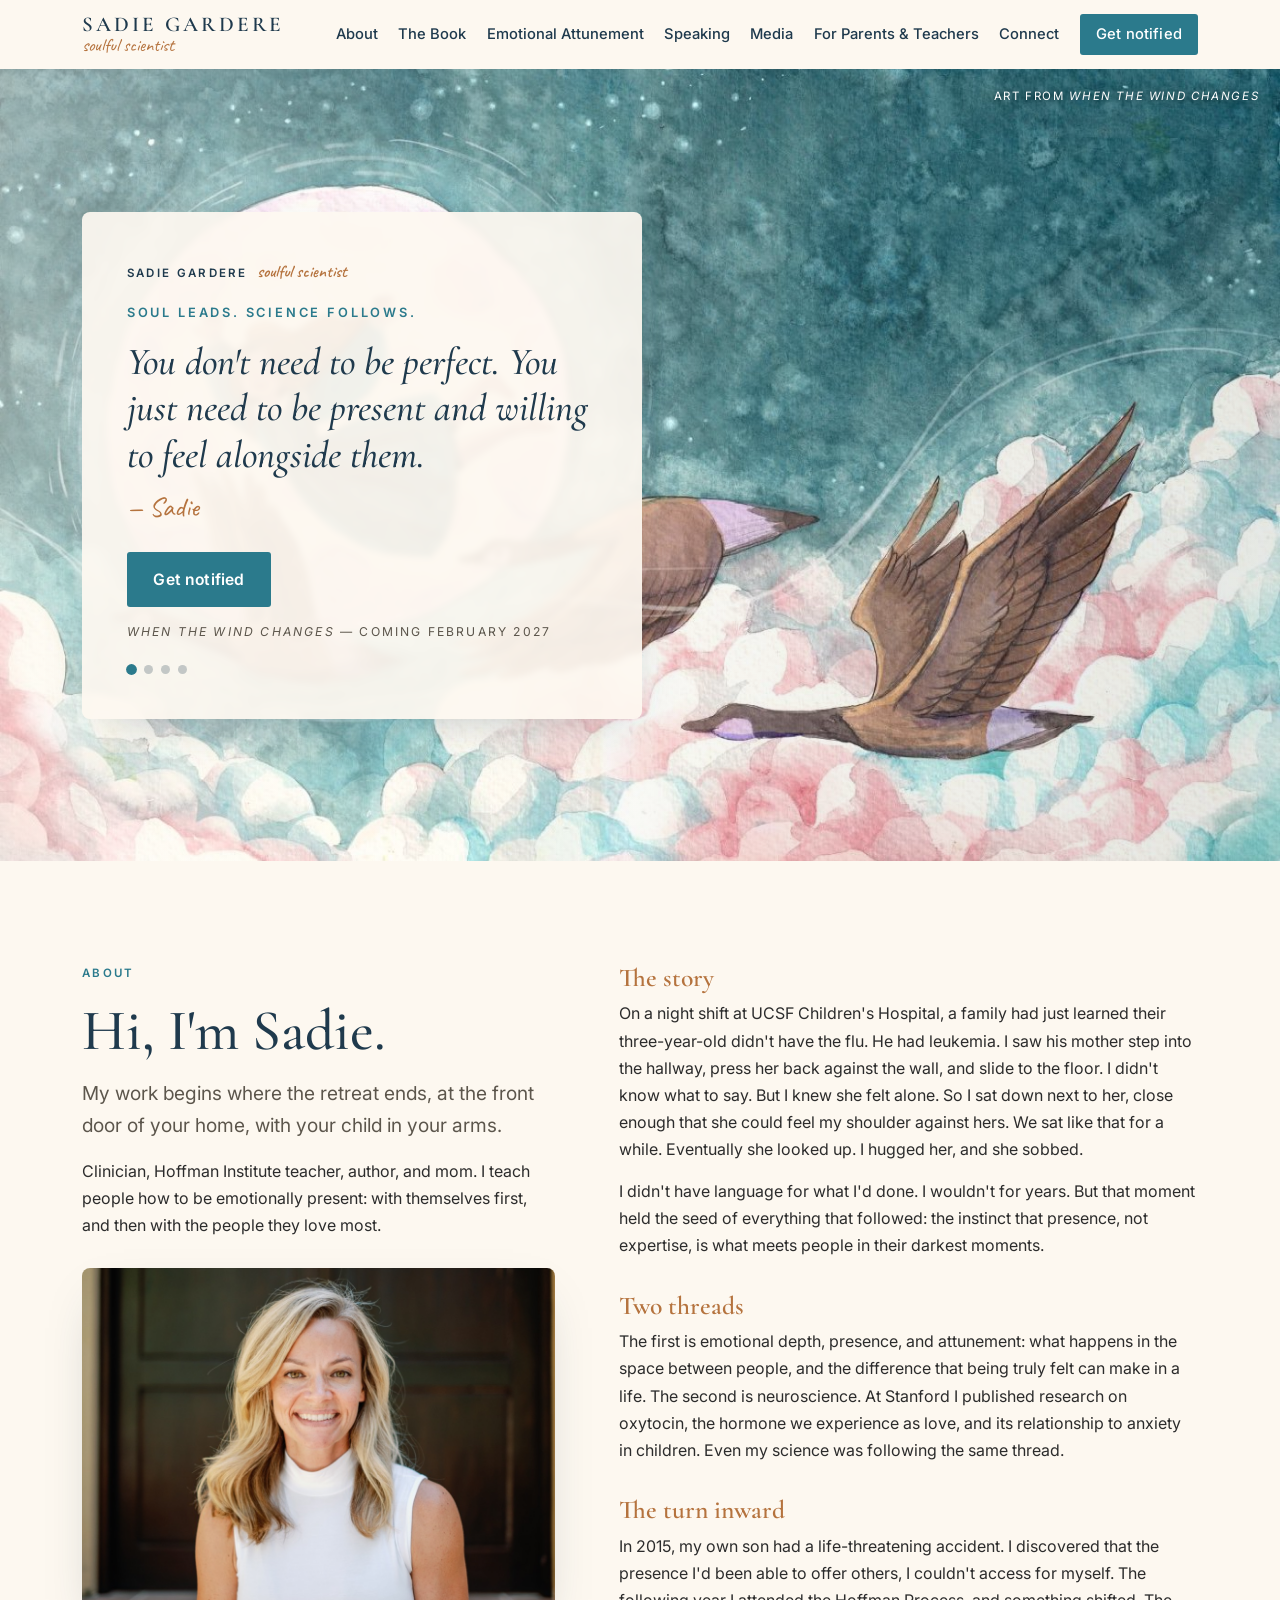
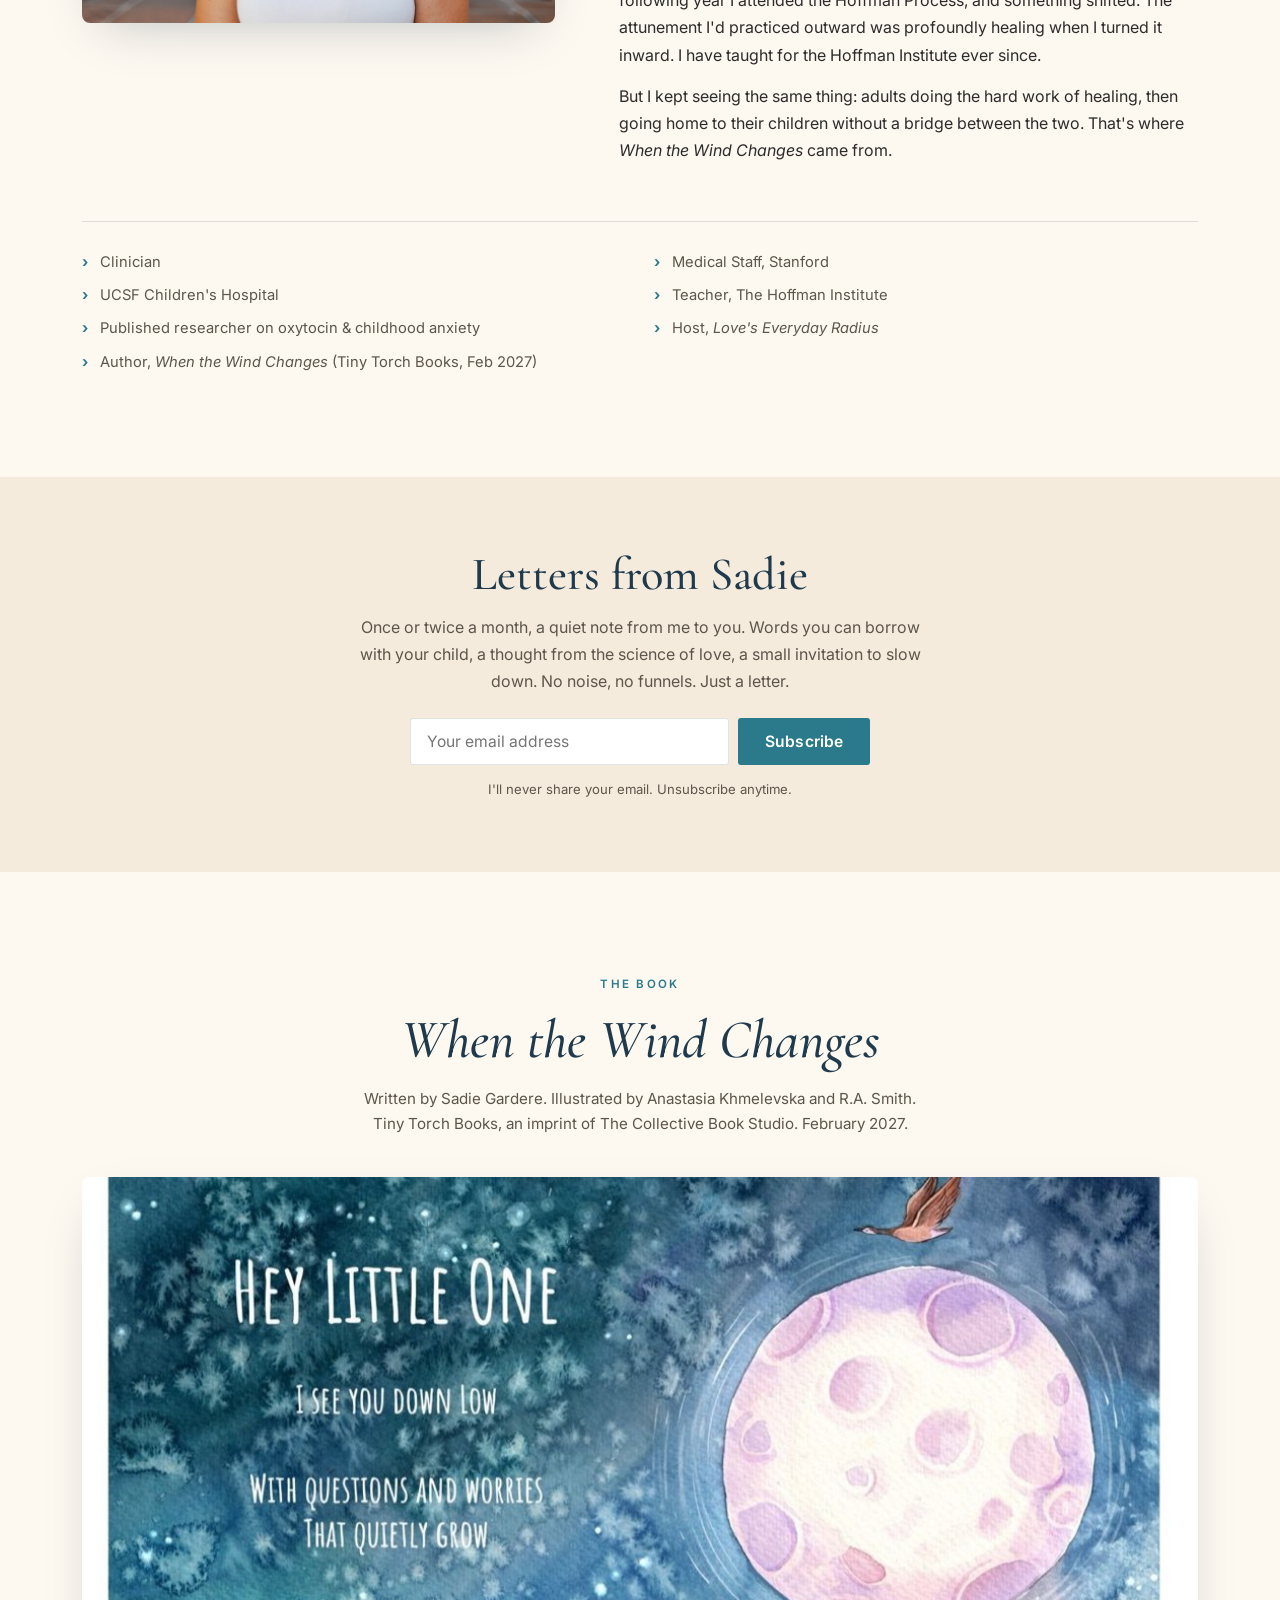
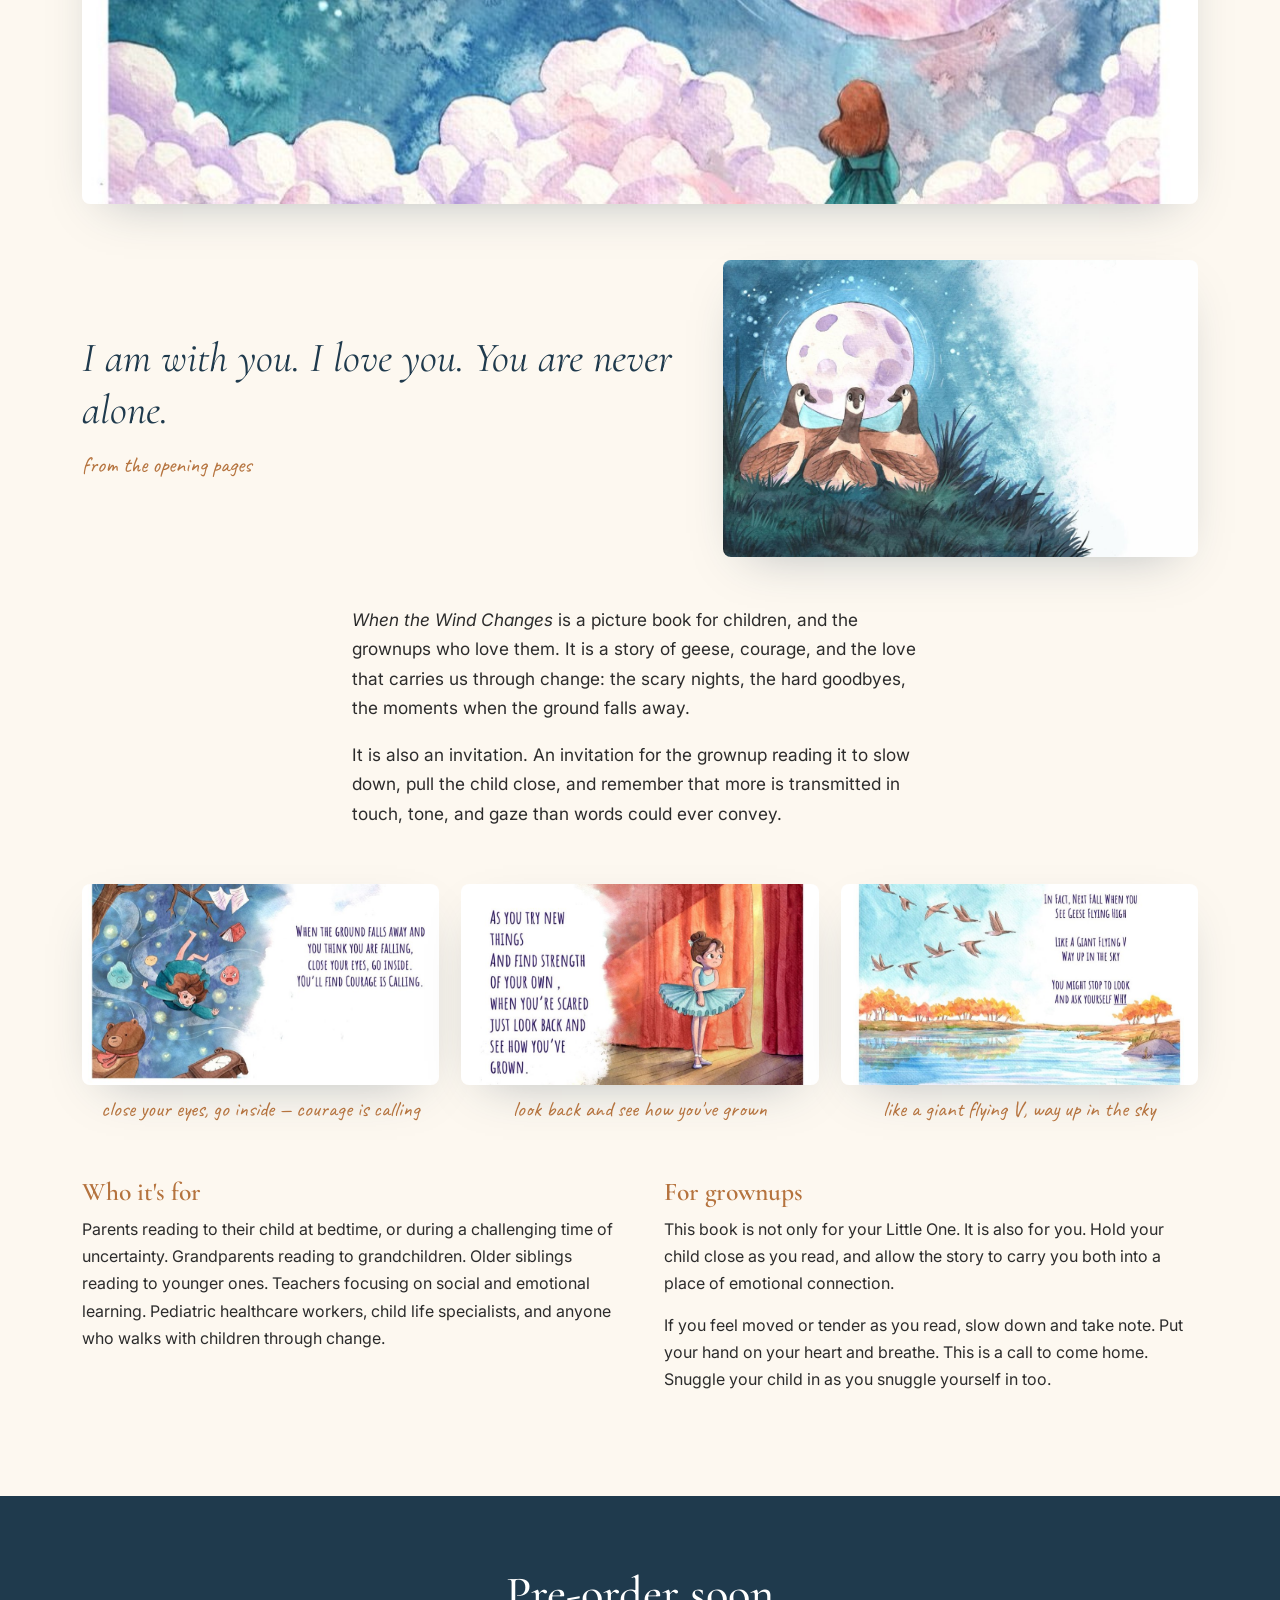
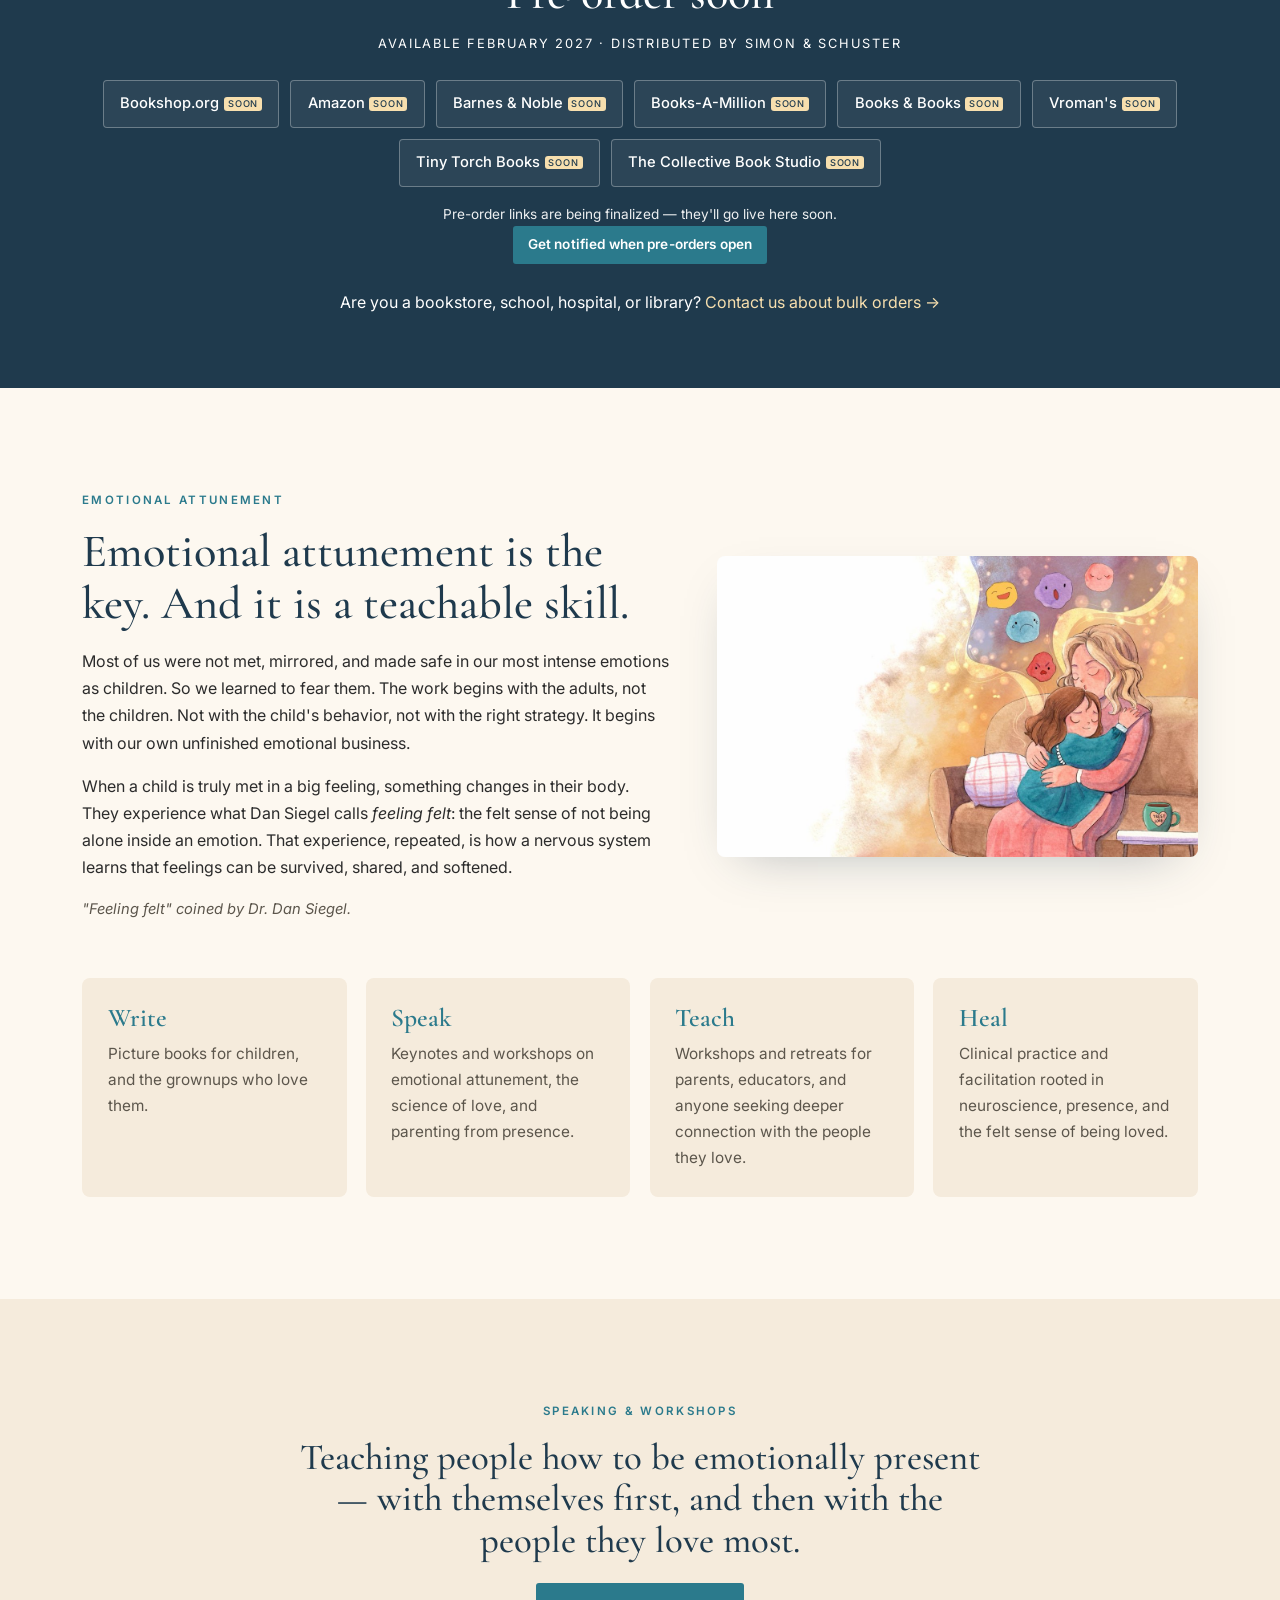
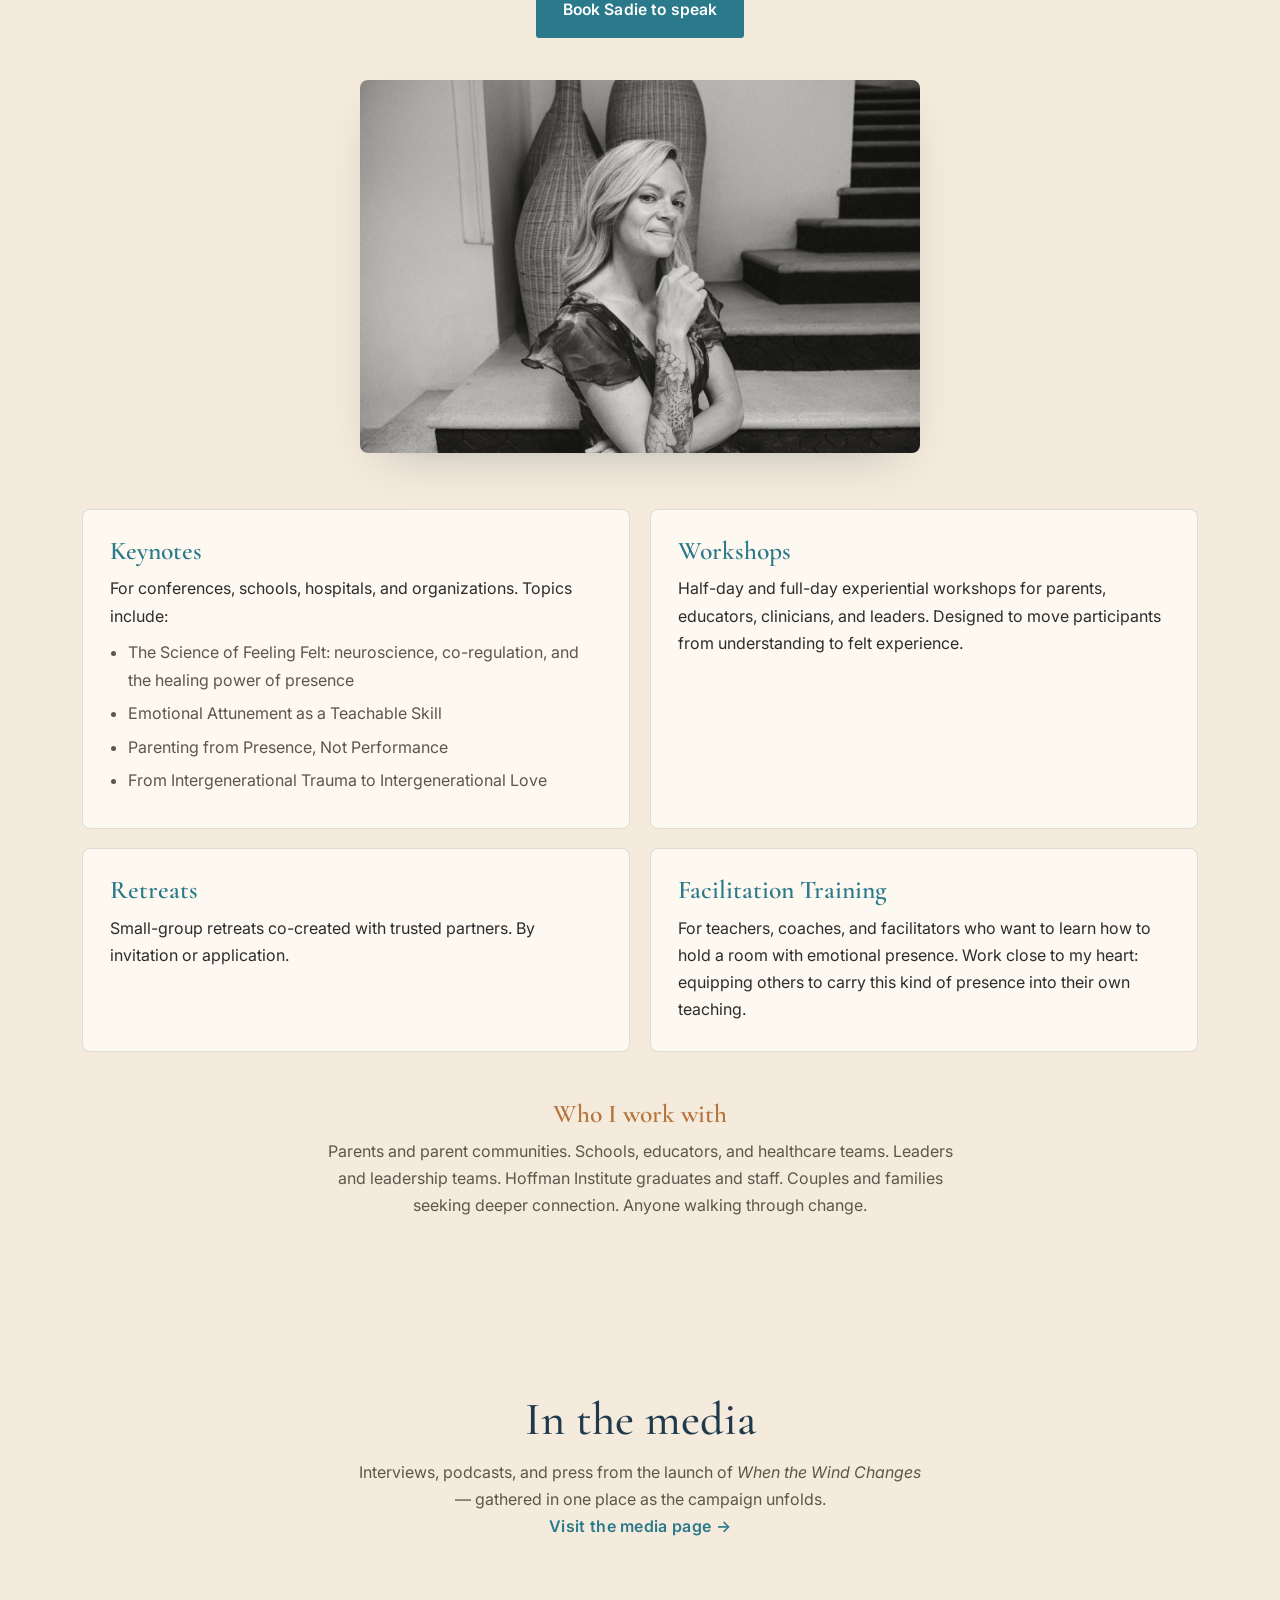
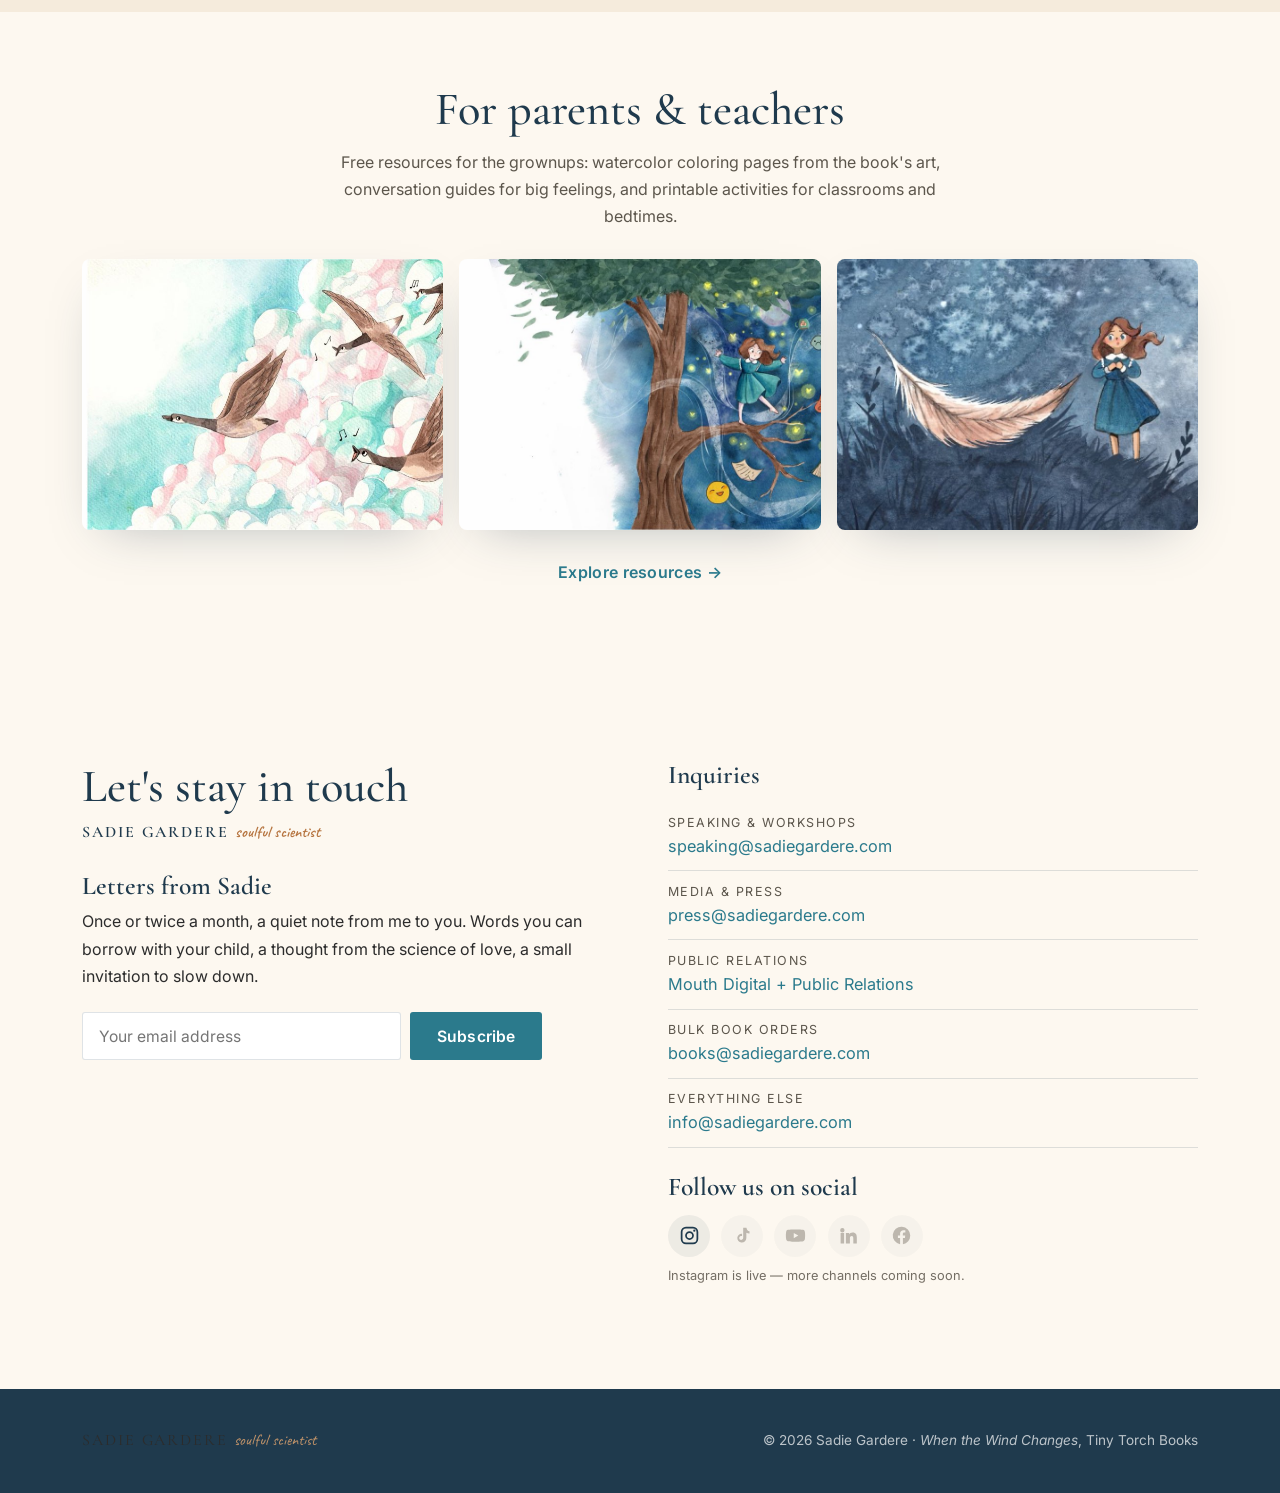
==== index.html @ 69ca8184 "Rebuild site: clean home page (v1) + Sadie photos, replacing the design-handoff" ====
<!DOCTYPE html>
<html lang="en">
<head>
  <meta charset="utf-8">
  <meta name="viewport" content="width=device-width, initial-scale=1">
  <title>Sadie Gardere — soulful scientist</title>
  <meta name="description" content="Sadie Gardere — clinician, Hoffman Institute teacher, and author of the picture book When the Wind Changes (February 2027). Teaching emotional attunement: how to be truly present with the people we love.">

  <!-- Social sharing -->
  <meta property="og:type" content="website">
  <meta property="og:url" content="https://sadiegardere.com/">
  <meta property="og:title" content="Sadie Gardere — soulful scientist">
  <meta property="og:description" content="Author of When the Wind Changes. Teaching emotional attunement — the science of being truly present with the people we love.">
  <meta property="og:image" content="https://sadiegardere.com/assets/img/heart-geese.jpg">
  <meta property="og:image:alt" content="Two geese forming a heart beneath the moon, from When the Wind Changes">
  <meta name="twitter:card" content="summary_large_image">
  <meta name="twitter:image" content="https://sadiegardere.com/assets/img/heart-geese.jpg">

  <!-- Fonts -->
  <link rel="preconnect" href="https://fonts.googleapis.com">
  <link rel="preconnect" href="https://fonts.gstatic.com" crossorigin>
  <link href="https://fonts.googleapis.com/css2?family=Caveat:wght@400;600;700&family=Cormorant+Garamond:ital,wght@0,400;0,500;0,600;1,400;1,500&family=Inter:wght@400;500;600;700&display=swap" rel="stylesheet">

  <link rel="stylesheet" href="styles.css">
  <link rel="icon" href="favicon.svg" type="image/svg+xml">

  <script type="application/ld+json">
  {
    "@context": "https://schema.org",
    "@graph": [
      {
        "@type": "Person",
        "name": "Sadie Gardere",
        "jobTitle": "Clinician, author, and Hoffman Institute teacher",
        "url": "https://sadiegardere.com",
        "sameAs": ["https://instagram.com/soulfulscientist"],
        "worksFor": { "@type": "Organization", "name": "The Hoffman Institute" },
        "knowsAbout": ["Emotional attunement", "Co-regulation", "Oxytocin and childhood anxiety", "Parenting from presence"]
      },
      {
        "@type": "Book",
        "name": "When the Wind Changes",
        "author": { "@type": "Person", "name": "Sadie Gardere" },
        "illustrator": ["Anastasia Khmelevska", "R.A. Smith"],
        "publisher": "Tiny Torch Books, an imprint of The Collective Book Studio",
        "datePublished": "2027-02",
        "inLanguage": "en",
        "url": "https://sadiegardere.com/#book"
      }
    ]
  }
  </script>
</head>
<body>

<!-- ============================== HEADER ============================== -->
<header class="site-header" id="top">
  <div class="container header-inner">
    <a class="brand" href="#top" aria-label="Sadie Gardere — home">
      <span class="brand-name">Sadie Gardere</span>
      <span class="brand-tag">soulful scientist</span>
    </a>

    <button class="nav-toggle" aria-label="Open menu" aria-expanded="false" aria-controls="primary-nav">
      <span></span><span></span><span></span>
    </button>

    <nav class="primary-nav" id="primary-nav" aria-label="Primary">
      <a href="#about">About</a>
      <a href="#book">The Book</a>
      <a href="#attunement">Emotional Attunement</a>
      <a href="#speaking">Speaking</a>
      <a href="#media">Media</a>
      <a href="#parents">For Parents &amp; Teachers</a>
      <a href="#connect">Connect</a>
      <a href="#letters" class="btn btn-small nav-cta" data-focus-email>Get notified</a>
    </nav>
  </div>
</header>

<main>

  <!-- ============================== HERO ============================== -->
  <section class="hero" id="home" aria-label="Introduction">
    <h1 class="sr-only">Sadie Gardere — soulful scientist, author of the picture book When the Wind Changes</h1>
    <div class="hero-slides" aria-hidden="true">
      <div class="hero-slide is-active" style="background-image:url('assets/img/moon-flight.jpg')"></div>
      <div class="hero-slide" style="background-image:url('assets/img/mother-child.jpg')"></div>
      <div class="hero-slide" style="background-image:url('assets/img/hilltop-sunrise.jpg')"></div>
      <div class="hero-slide" style="background-image:url('assets/img/geese-water.jpg')"></div>
    </div>
    <span class="hero-artnote">Art from <em>When the Wind Changes</em></span>

    <div class="container hero-inner">
      <div class="hero-card">
        <p class="eyebrow">Sadie Gardere <span class="script">soulful scientist</span></p>
        <p class="hero-motto">Soul leads. Science follows.</p>

        <div class="hero-quotes">
          <blockquote class="hero-quote is-active">You don't need to be perfect. You just need to be present and willing to feel alongside them.</blockquote>
          <blockquote class="hero-quote">Presence is not a gift. It is a teachable skill.</blockquote>
          <blockquote class="hero-quote">I teach people how to be emotionally present, with themselves first, and then with the people they love most.</blockquote>
          <blockquote class="hero-quote">Love, when truly felt, has the power to heal. Not just you, but generations before and after you.</blockquote>
        </div>
        <p class="hero-sign script">— Sadie</p>

        <a href="#letters" class="btn" data-focus-email>Get notified</a>
        <p class="hero-meta"><em>When the Wind Changes</em> — coming February 2027</p>

        <div class="hero-dots" role="tablist" aria-label="Choose a quote">
          <button class="dot is-active" aria-label="Quote 1"></button>
          <button class="dot" aria-label="Quote 2"></button>
          <button class="dot" aria-label="Quote 3"></button>
          <button class="dot" aria-label="Quote 4"></button>
        </div>
      </div>
    </div>
  </section>

  <!-- ============================== ABOUT ============================== -->
  <section class="section about" id="about">
    <div class="container about-grid">
      <div class="about-intro">
        <p class="eyebrow">About</p>
        <h2>Hi, I'm Sadie.</h2>
        <p class="lead">My work begins where the retreat ends, at the front door of your home, with your child in your arms.</p>
        <p>Clinician, Hoffman Institute teacher, author, and mom. I teach people how to be emotionally present: with themselves first, and then with the people they love most.</p>

        <img class="portrait" src="assets/img/sadie-portrait.jpg" alt="Sadie Gardere, smiling" loading="lazy">
      </div>

      <div class="about-story">
        <div class="story-block">
          <h3>The story</h3>
          <p>On a night shift at UCSF Children's Hospital, a family had just learned their three-year-old didn't have the flu. He had leukemia. I saw his mother step into the hallway, press her back against the wall, and slide to the floor. I didn't know what to say. But I knew she felt alone. So I sat down next to her, close enough that she could feel my shoulder against hers. We sat like that for a while. Eventually she looked up. I hugged her, and she sobbed.</p>
          <p>I didn't have language for what I'd done. I wouldn't for years. But that moment held the seed of everything that followed: the instinct that presence, not expertise, is what meets people in their darkest moments.</p>
        </div>
        <div class="story-block">
          <h3>Two threads</h3>
          <p>The first is emotional depth, presence, and attunement: what happens in the space between people, and the difference that being truly felt can make in a life. The second is neuroscience. At Stanford I published research on oxytocin, the hormone we experience as love, and its relationship to anxiety in children. Even my science was following the same thread.</p>
        </div>
        <div class="story-block">
          <h3>The turn inward</h3>
          <p>In 2015, my own son had a life-threatening accident. I discovered that the presence I'd been able to offer others, I couldn't access for myself. The following year I attended the Hoffman Process, and something shifted. The attunement I'd practiced outward was profoundly healing when I turned it inward. I have taught for the Hoffman Institute ever since.</p>
          <p>But I kept seeing the same thing: adults doing the hard work of healing, then going home to their children without a bridge between the two. That's where <em>When the Wind Changes</em> came from.</p>
        </div>
      </div>
    </div>
    <div class="container">
      <ul class="credentials">
        <li>Clinician</li>
        <li>Medical Staff, Stanford</li>
        <li>UCSF Children's Hospital</li>
        <li>Teacher, The Hoffman Institute</li>
        <li>Published researcher on oxytocin &amp; childhood anxiety</li>
        <li>Host, <em>Love's Everyday Radius</em></li>
        <li>Author, <em>When the Wind Changes</em> (Tiny Torch Books, Feb 2027)</li>
      </ul>
    </div>
  </section>

  <!-- ===================== NEWSLETTER BAND ===================== -->
  <section class="band band-cream" id="letters">
    <div class="container band-narrow center">
      <h2>Letters from Sadie</h2>
      <p>Once or twice a month, a quiet note from me to you. Words you can borrow with your child, a thought from the science of love, a small invitation to slow down. No noise, no funnels. Just a letter.</p>
      <form class="subscribe" data-subscribe>
        <label class="sr-only" for="email-1">Email address</label>
        <input id="email-1" type="email" name="email" placeholder="Your email address" required>
        <button class="btn" type="submit">Subscribe</button>
      </form>
      <p class="fineprint">I'll never share your email. Unsubscribe anytime.</p>
    </div>
  </section>

  <!-- ============================== THE BOOK ============================== -->
  <section class="section book" id="book">
    <div class="container center book-head">
      <p class="eyebrow">The Book</p>
      <h2 class="book-title">When the Wind Changes</h2>
      <p class="credits">Written by Sadie Gardere. Illustrated by Anastasia Khmelevska and R.A. Smith.<br>Tiny Torch Books, an imprint of The Collective Book Studio. February 2027.</p>
    </div>

    <div class="container">
      <img class="book-hero-art" src="assets/img/hey-little-one.jpg" alt="Watercolor of a child looking up at the moon over soft clouds, from When the Wind Changes" loading="lazy">
    </div>

    <div class="container book-quote-row">
      <figure class="book-quote">
        <blockquote>I am with you. I love you. You are never alone.</blockquote>
        <figcaption>from the opening pages</figcaption>
      </figure>
      <img class="book-quote-art" src="assets/img/heart-geese.jpg" alt="Two geese forming a heart beneath the moon" loading="lazy">
    </div>

    <div class="container book-synopsis prose">
      <p><em>When the Wind Changes</em> is a picture book for children, and the grownups who love them. It is a story of geese, courage, and the love that carries us through change: the scary nights, the hard goodbyes, the moments when the ground falls away.</p>
      <p>It is also an invitation. An invitation for the grownup reading it to slow down, pull the child close, and remember that more is transmitted in touch, tone, and gaze than words could ever convey.</p>
    </div>

    <div class="container verse-strip">
      <figure class="verse">
        <img src="assets/img/courage-calling.jpg" alt="Child floating among fireflies and a gentle bear" loading="lazy">
        <figcaption>close your eyes, go inside — courage is calling</figcaption>
      </figure>
      <figure class="verse">
        <img src="assets/img/look-back-grown.jpg" alt="Young dancer on a stage" loading="lazy">
        <figcaption>look back and see how you've grown</figcaption>
      </figure>
      <figure class="verse">
        <img src="assets/img/flying-v.jpg" alt="Geese flying in a V over an autumn river" loading="lazy">
        <figcaption>like a giant flying V, way up in the sky</figcaption>
      </figure>
    </div>

    <div class="container book-cols">
      <div class="book-col">
        <h3>Who it's for</h3>
        <p>Parents reading to their child at bedtime, or during a challenging time of uncertainty. Grandparents reading to grandchildren. Older siblings reading to younger ones. Teachers focusing on social and emotional learning. Pediatric healthcare workers, child life specialists, and anyone who walks with children through change.</p>
      </div>
      <div class="book-col">
        <h3>For grownups</h3>
        <p>This book is not only for your Little One. It is also for you. Hold your child close as you read, and allow the story to carry you both into a place of emotional connection.</p>
        <p>If you feel moved or tender as you read, slow down and take note. Put your hand on your heart and breathe. This is a call to come home. Snuggle your child in as you snuggle yourself in too.</p>
      </div>
    </div>
  </section>

  <!-- ===================== PRE-ORDER BAND ===================== -->
  <section class="band band-teal" id="preorder">
    <div class="container center">
      <h2>Pre-order soon</h2>
      <p class="band-meta">Available February 2027 · Distributed by Simon &amp; Schuster</p>
      <ul class="retailers" aria-label="Retailers">
        <li><span class="retailer" data-soon>Bookshop.org</span></li>
        <li><span class="retailer" data-soon>Amazon</span></li>
        <li><span class="retailer" data-soon>Barnes &amp; Noble</span></li>
        <li><span class="retailer" data-soon>Books-A-Million</span></li>
        <li><span class="retailer" data-soon>Books &amp; Books</span></li>
        <li><span class="retailer" data-soon>Vroman's</span></li>
        <li><span class="retailer" data-soon>Tiny Torch Books</span></li>
        <li><span class="retailer" data-soon>The Collective Book Studio</span></li>
      </ul>
      <p class="band-note">Pre-order links are being finalized — they'll go live here soon.</p>
      <p><a href="#letters" class="btn btn-small" data-focus-email>Get notified when pre-orders open</a></p>
      <p class="bulk">Are you a bookstore, school, hospital, or library? <a href="mailto:books@sadiegardere.com?subject=Bulk%20order%20enquiry%20—%20When%20the%20Wind%20Changes">Contact us about bulk orders →</a></p>
    </div>
  </section>

  <!-- ===================== EMOTIONAL ATTUNEMENT ===================== -->
  <section class="section attunement" id="attunement">
    <div class="container attune-grid">
      <div class="attune-text">
        <p class="eyebrow">Emotional Attunement</p>
        <h2>Emotional attunement is the key. And it is a teachable skill.</h2>
        <p>Most of us were not met, mirrored, and made safe in our most intense emotions as children. So we learned to fear them. The work begins with the adults, not the children. Not with the child's behavior, not with the right strategy. It begins with our own unfinished emotional business.</p>
        <p>When a child is truly met in a big feeling, something changes in their body. They experience what Dan Siegel calls <em>feeling felt</em>: the felt sense of not being alone inside an emotion. That experience, repeated, is how a nervous system learns that feelings can be survived, shared, and softened.</p>
        <p class="attribution">"Feeling felt" coined by Dr. Dan Siegel.</p>
      </div>
      <img class="attune-art" src="assets/img/mother-child.jpg" alt="A parent and child holding each other close, emotions drifting up like soft clouds" loading="lazy">
    </div>

    <div class="container pillars">
      <div class="pillar">
        <h3>Write</h3>
        <p>Picture books for children, and the grownups who love them.</p>
      </div>
      <div class="pillar">
        <h3>Speak</h3>
        <p>Keynotes and workshops on emotional attunement, the science of love, and parenting from presence.</p>
      </div>
      <div class="pillar">
        <h3>Teach</h3>
        <p>Workshops and retreats for parents, educators, and anyone seeking deeper connection with the people they love.</p>
      </div>
      <div class="pillar">
        <h3>Heal</h3>
        <p>Clinical practice and facilitation rooted in neuroscience, presence, and the felt sense of being loved.</p>
      </div>
    </div>
  </section>

  <!-- ===================== SPEAKING ===================== -->
  <section class="section speaking" id="speaking">
    <div class="container center speaking-head">
      <p class="eyebrow">Speaking &amp; Workshops</p>
      <h2>Teaching people how to be emotionally present — with themselves first, and then with the people they love most.</h2>
      <a href="mailto:speaking@sadiegardere.com?subject=Speaking%20enquiry%20for%20Sadie%20Gardere" class="btn">Book Sadie to speak</a>
    </div>

    <div class="container">
      <img class="speaking-photo" src="assets/img/sadie-speaking.jpg" alt="Portrait of Sadie Gardere" loading="lazy">
    </div>

    <div class="container offerings">
      <div class="offering">
        <h3>Keynotes</h3>
        <p>For conferences, schools, hospitals, and organizations. Topics include:</p>
        <ul>
          <li>The Science of Feeling Felt: neuroscience, co-regulation, and the healing power of presence</li>
          <li>Emotional Attunement as a Teachable Skill</li>
          <li>Parenting from Presence, Not Performance</li>
          <li>From Intergenerational Trauma to Intergenerational Love</li>
        </ul>
      </div>
      <div class="offering">
        <h3>Workshops</h3>
        <p>Half-day and full-day experiential workshops for parents, educators, clinicians, and leaders. Designed to move participants from understanding to felt experience.</p>
      </div>
      <div class="offering">
        <h3>Retreats</h3>
        <p>Small-group retreats co-created with trusted partners. By invitation or application.</p>
      </div>
      <div class="offering">
        <h3>Facilitation Training</h3>
        <p>For teachers, coaches, and facilitators who want to learn how to hold a room with emotional presence. Work close to my heart: equipping others to carry this kind of presence into their own teaching.</p>
      </div>
    </div>

    <div class="container who">
      <h3>Who I work with</h3>
      <p>Parents and parent communities. Schools, educators, and healthcare teams. Leaders and leadership teams. Hoffman Institute graduates and staff. Couples and families seeking deeper connection. Anyone walking through change.</p>
    </div>
  </section>

  <!-- ===================== MEDIA BAND ===================== -->
  <section class="band band-cream" id="media">
    <div class="container band-narrow center">
      <h2>In the media</h2>
      <p>Interviews, podcasts, and press from the launch of <em>When the Wind Changes</em> — gathered in one place as the campaign unfolds.</p>
      <p><button type="button" class="textlink soon-link" data-soon-link>Visit the media page →</button></p>
    </div>
  </section>

  <!-- ===================== PARENTS & TEACHERS BAND ===================== -->
  <section class="band" id="parents">
    <div class="container center">
      <h2>For parents &amp; teachers</h2>
      <p class="band-narrow-text">Free resources for the grownups: watercolor coloring pages from the book's art, conversation guides for big feelings, and printable activities for classrooms and bedtimes.</p>
      <div class="resource-thumbs">
        <img src="assets/img/geese-clouds.jpg" alt="Geese drifting through soft clouds" loading="lazy">
        <img src="assets/img/tree-swing.jpg" alt="A child on a swing beneath a great tree" loading="lazy">
        <img src="assets/img/feather-night.jpg" alt="A child and a floating feather in a moonlit meadow" loading="lazy">
      </div>
      <p><button type="button" class="textlink soon-link" data-soon-link>Explore resources →</button></p>
    </div>
  </section>

  <!-- ===================== CONNECT ===================== -->
  <section class="section connect" id="connect">
    <div class="container connect-grid">
      <div class="connect-letters">
        <h2>Let's stay in touch</h2>
        <p class="connect-brand">Sadie Gardere <span class="script">soulful scientist</span></p>
        <h3>Letters from Sadie</h3>
        <p>Once or twice a month, a quiet note from me to you. Words you can borrow with your child, a thought from the science of love, a small invitation to slow down.</p>
        <form class="subscribe" data-subscribe>
          <label class="sr-only" for="email-2">Email address</label>
          <input id="email-2" type="email" name="email" placeholder="Your email address" required>
          <button class="btn" type="submit">Subscribe</button>
        </form>
      </div>

      <div class="connect-inquiries">
        <h3>Inquiries</h3>
        <ul class="inquiry-list">
          <li><span class="inq-label">Speaking &amp; workshops</span><a href="mailto:speaking@sadiegardere.com">speaking@sadiegardere.com</a></li>
          <li><span class="inq-label">Media &amp; press</span><a href="mailto:press@sadiegardere.com">press@sadiegardere.com</a></li>
          <li><span class="inq-label">Public relations</span><a href="mailto:media@mouthdigitalpr.com">Mouth Digital + Public Relations</a></li>
          <li><span class="inq-label">Bulk book orders</span><a href="mailto:books@sadiegardere.com">books@sadiegardere.com</a></li>
          <li><span class="inq-label">Everything else</span><a href="mailto:info@sadiegardere.com">info@sadiegardere.com</a></li>
        </ul>

        <h3>Follow us on social</h3>
        <ul class="social">
          <li><a class="social-icon" href="https://instagram.com/soulfulscientist" target="_blank" rel="noopener" aria-label="Instagram — @soulfulscientist"><svg viewBox="0 0 24 24" fill="none" stroke="currentColor" stroke-width="2" aria-hidden="true"><rect x="3" y="3" width="18" height="18" rx="5"/><circle cx="12" cy="12" r="4"/><circle cx="17.5" cy="6.5" r="1.3" fill="currentColor" stroke="none"/></svg></a></li>
          <li><span class="social-icon is-soon" role="img" aria-label="TikTok (coming soon)" title="Coming soon"><svg viewBox="0 0 24 24" fill="currentColor" aria-hidden="true"><path d="M16.5 3c.3 2.1 1.6 3.8 3.5 4.2v2.5c-1.3.1-2.5-.3-3.6-.9v6c0 3.2-2.6 5.5-5.7 5.2-2.7-.3-4.8-2.7-4.6-5.4.2-2.7 2.7-4.8 5.4-4.5v2.6c-.4-.2-.9-.2-1.3-.1-1.1.2-2 1.2-1.9 2.4.1 1.2 1.1 2.1 2.3 2 1.2 0 2.2-1 2.2-2.3V3h3.2Z"/></svg></span></li>
          <li><span class="social-icon is-soon" role="img" aria-label="YouTube (coming soon)" title="Coming soon"><svg viewBox="0 0 24 24" fill="currentColor" aria-hidden="true"><path d="M23 12s0-3.2-.4-4.7a2.5 2.5 0 0 0-1.8-1.8C19.3 5 12 5 12 5s-7.3 0-8.8.5A2.5 2.5 0 0 0 1.4 7.3 26 26 0 0 0 1 12c0 1.6.1 3.2.4 4.7a2.5 2.5 0 0 0 1.8 1.8c1.5.5 8.8.5 8.8.5s7.3 0 8.8-.5a2.5 2.5 0 0 0 1.8-1.8c.4-1.5.4-4.7.4-4.7Zm-13 3V9l5.2 3-5.2 3Z"/></svg></span></li>
          <li><span class="social-icon is-soon" role="img" aria-label="LinkedIn (coming soon)" title="Coming soon"><svg viewBox="0 0 24 24" fill="currentColor" aria-hidden="true"><path d="M4.98 3.5a2.5 2.5 0 1 0 0 5 2.5 2.5 0 0 0 0-5ZM3 9h4v12H3V9Zm6 0h3.8v1.7h.1c.5-1 1.8-2.1 3.8-2.1 4 0 4.8 2.7 4.8 6.1V21h-4v-5.4c0-1.3 0-3-1.8-3s-2.1 1.4-2.1 2.9V21H9V9Z"/></svg></span></li>
          <li><span class="social-icon is-soon" role="img" aria-label="Facebook (coming soon)" title="Coming soon"><svg viewBox="0 0 24 24" fill="currentColor" aria-hidden="true"><path d="M22 12a10 10 0 1 0-11.6 9.9v-7H7.9V12h2.5V9.8c0-2.5 1.5-3.9 3.8-3.9 1.1 0 2.2.2 2.2.2v2.5h-1.3c-1.2 0-1.6.8-1.6 1.6V12h2.8l-.4 2.9h-2.3v7A10 10 0 0 0 22 12Z"/></svg></span></li>
        </ul>
        <p class="social-note">Instagram is live — more channels coming soon.</p>
      </div>
    </div>
  </section>

</main>

<footer class="site-footer">
  <div class="container footer-inner">
    <p class="footer-brand">Sadie Gardere <span class="script">soulful scientist</span></p>
    <p class="footer-copy">© <span data-year>2027</span> Sadie Gardere · <em>When the Wind Changes</em>, Tiny Torch Books</p>
  </div>
</footer>

<!-- subscribe confirmation toast -->
<div class="toast" data-toast hidden></div>

<script src="main.js"></script>
</body>
</html>
---- styles.css ----
/* ============================================================
   Sadie Gardere — soulful scientist
   Design system + styles  ·  built from the v5 design
   ============================================================ */

:root {
  /* Palette */
  --cream:        #FDF8F0;
  --cream-deep:   #F5EBDC;
  --navy:         #1F3A4D;   /* headings */
  --teal:         #2B7A8C;   /* buttons / accents */
  --teal-dark:    #236170;
  --ink:          #2C2C2C;   /* body text */
  --taupe:        #5C564C;   /* secondary text */
  --terracotta:   #B5733E;   /* script accents */
  --terracotta-2: #C4956A;
  --gold:         #F7DFAE;
  --line:         rgba(31,58,77,.14);

  /* Type */
  --serif:  "Cormorant Garamond", Georgia, "Times New Roman", serif;
  --sans:   "Inter", -apple-system, BlinkMacSystemFont, system-ui, sans-serif;
  --script: "Caveat", "Brush Script MT", cursive;

  /* Layout */
  --maxw: 1180px;
  --pad: clamp(1.1rem, 4vw, 2rem);
  --section-y: clamp(3.5rem, 8vw, 7rem);
  --radius: 8px;
  --shadow: 0 18px 50px -24px rgba(31,58,77,.35);
}

* { margin: 0; padding: 0; box-sizing: border-box; }

html { scroll-behavior: smooth; }

body {
  font-family: var(--sans);
  color: var(--ink);
  background: var(--cream);
  line-height: 1.7;
  -webkit-font-smoothing: antialiased;
  text-rendering: optimizeLegibility;
}

img { max-width: 100%; display: block; }

h1, h2, h3 { font-family: var(--serif); color: var(--navy); font-weight: 500; line-height: 1.12; }
h1 { font-size: clamp(2.4rem, 6vw, 3.6rem); }
h2 { font-size: clamp(1.9rem, 4.4vw, 2.9rem); }
h3 { font-size: clamp(1.3rem, 2.4vw, 1.6rem); font-weight: 600; }

p { color: var(--ink); }
a { color: var(--teal); text-decoration: none; }
a:hover { color: var(--teal-dark); }
em { font-style: italic; }

.container { width: 100%; max-width: var(--maxw); margin-inline: auto; padding-inline: var(--pad); }
.center { text-align: center; }
.section { padding-block: var(--section-y); }
section[id] { scroll-margin-top: 90px; }

.eyebrow {
  font-family: var(--sans);
  text-transform: uppercase;
  letter-spacing: .2em;
  font-size: .72rem;
  font-weight: 600;
  color: var(--teal);
  margin-bottom: 1rem;
}
.script { font-family: var(--script); color: var(--terracotta); text-transform: none; letter-spacing: 0; }
.eyebrow .script { font-size: 1.5em; margin-left: .25em; }

.lead { font-size: 1.2rem; color: var(--taupe); }
.prose p + p { margin-top: 1.1rem; }

.sr-only { position:absolute; width:1px; height:1px; overflow:hidden; clip:rect(0 0 0 0); white-space:nowrap; }

/* ---------- Buttons ---------- */
.btn {
  display: inline-block;
  background: var(--teal);
  color: #fff;
  font-family: var(--sans);
  font-weight: 600;
  font-size: .98rem;
  letter-spacing: .01em;
  padding: .9em 1.7em;
  border: 0;
  border-radius: 3px;
  cursor: pointer;
  transition: background .18s ease, transform .18s ease;
}
.btn:hover { background: var(--teal-dark); color:#fff; transform: translateY(-1px); }
.btn em { font-style: italic; }
.btn-small { padding: .55em 1.1em; font-size: .85rem; }

/* ---------- Keyboard focus (accessibility) ---------- */
a:focus-visible, button:focus-visible, input:focus-visible, .dot:focus-visible, .retailer:focus-visible {
  outline: 3px solid var(--teal);
  outline-offset: 2px;
  border-radius: 3px;
}
.band-teal a:focus-visible, .hero-card a:focus-visible { outline-color: var(--gold); }

/* ============================== HEADER ============================== */
.site-header {
  position: sticky; top: 0; z-index: 50;
  background: rgba(253,248,240,.92);
  backdrop-filter: blur(8px);
  border-bottom: 1px solid transparent;
  transition: box-shadow .2s ease, border-color .2s ease;
}
.site-header.scrolled { box-shadow: 0 6px 24px -18px rgba(31,58,77,.5); border-color: var(--line); }
.header-inner { display: flex; align-items: center; justify-content: space-between; gap: 1rem; padding-block: .85rem; }
.brand { display: flex; flex-direction: column; line-height: 1; }
.brand-name { font-family: var(--serif); font-weight: 600; font-size: 1.32rem; letter-spacing: .14em; text-transform: uppercase; color: var(--navy); }
.brand-tag { font-family: var(--script); font-size: 1.15rem; color: var(--terracotta); margin-top: .1rem; }

.primary-nav { display: flex; align-items: center; gap: clamp(.8rem, 1.6vw, 1.5rem); }
.primary-nav a { font-size: .92rem; font-weight: 500; color: var(--navy); }
.primary-nav a:hover { color: var(--teal); }
.nav-cta { color: #fff !important; }

.nav-toggle { display: none; flex-direction: column; gap: 5px; background: none; border: 0; cursor: pointer; padding: 6px; }
.nav-toggle span { width: 26px; height: 2px; background: var(--navy); transition: .25s; }

/* ============================== HERO ============================== */
.hero { position: relative; min-height: clamp(560px, 88vh, 820px); display: flex; align-items: center; overflow: hidden; }
.hero-slides { position: absolute; inset: 0; }
.hero-slide {
  position: absolute; inset: 0;
  background-size: cover; background-position: center;
  opacity: 0; transition: opacity 1.4s ease;
}
.hero-slide.is-active { opacity: 1; }
.hero::after { /* gentle wash so the card reads on any slide */
  content: ""; position: absolute; inset: 0;
  background: linear-gradient(100deg, rgba(253,248,240,.55) 0%, rgba(253,248,240,.15) 42%, rgba(31,58,77,.12) 100%);
  pointer-events: none;
}
.hero-artnote {
  position: absolute; top: 1.1rem; right: 1.3rem; z-index: 3;
  font-size: .72rem; letter-spacing: .14em; text-transform: uppercase;
  color: #fff; text-shadow: 0 1px 6px rgba(0,0,0,.4);
}
.hero-artnote em { font-style: italic; }
.hero-inner { position: relative; z-index: 3; }
.hero-card {
  background: rgba(253,248,240,.93);
  backdrop-filter: blur(3px);
  border-radius: var(--radius);
  box-shadow: var(--shadow);
  padding: clamp(1.6rem, 3.5vw, 3rem);
  max-width: 560px;
}
.hero-card .eyebrow { color: var(--navy); }
.hero-quotes { position: relative; margin: .4rem 0 .2rem; }
.hero-quote {
  font-family: var(--serif); font-style: italic; font-weight: 500;
  font-size: clamp(1.6rem, 3.2vw, 2.4rem); line-height: 1.22; color: var(--navy);
  position: absolute; inset: 0; opacity: 0; transition: opacity .8s ease; pointer-events: none;
}
.hero-quote.is-active { position: relative; opacity: 1; pointer-events: auto; }
.hero-sign { font-size: 1.7rem; margin: .3rem 0 1.4rem; }
.hero-meta { text-transform: uppercase; letter-spacing: .18em; font-size: .76rem; color: var(--taupe); margin-top: .9rem; }
.hero-dots { display: flex; gap: .5rem; margin-top: 1.4rem; }
.dot { width: 9px; height: 9px; border-radius: 50%; border: 0; background: rgba(31,58,77,.25); cursor: pointer; padding: 0; transition: .2s; }
.dot.is-active { background: var(--teal); transform: scale(1.2); }

/* ============================== ABOUT ============================== */
.about-grid { display: grid; grid-template-columns: 1fr; gap: clamp(2rem, 5vw, 4rem); }
.about-intro h2 { font-size: clamp(2.4rem, 6vw, 3.6rem); margin: .2rem 0 .8rem; }
.about-intro p + p { margin-top: 1rem; }
.portrait {
  margin-top: 1.8rem; width: 100%; aspect-ratio: 4 / 3; object-fit: cover; object-position: center;
  border-radius: var(--radius); box-shadow: var(--shadow); display: block;
}
.portrait .play {
  width: 64px; height: 64px; border-radius: 50%; border: 2px solid rgba(255,255,255,.85);
  background: rgba(255,255,255,.18); color: #fff; font-size: 1.3rem; cursor: pointer;
  display: grid; place-items: center; padding-left: 4px;
}
.portrait .play:hover { background: rgba(255,255,255,.32); }
.portrait-cap { position: absolute; bottom: .9rem; right: 1.1rem; color: #fff; font-size: 1.35rem; }
.about-story .story-block + .story-block { margin-top: 2rem; }
.story-block h3 { color: var(--terracotta); margin-bottom: .5rem; }
.story-block p + p { margin-top: .9rem; }
.credentials { list-style: none; margin-top: clamp(2rem,5vw,3.5rem); padding-top: 1.8rem; border-top: 1px solid var(--line); display: grid; grid-template-columns: 1fr; gap: .5rem 1.8rem; }
.credentials li { position: relative; padding-left: 1.1rem; color: var(--taupe); font-size: .92rem; }
.credentials li::before { content: "\203A"; position: absolute; left: 0; color: var(--teal); font-weight: 700; }
@media (min-width: 640px) { .credentials { grid-template-columns: 1fr 1fr; } }

/* ============================== BANDS ============================== */
.band { padding-block: clamp(2.8rem, 6vw, 4.5rem); background: var(--cream); }
.band h2 { margin-bottom: .8rem; }
.band p { color: var(--taupe); }
.band-narrow, .band-narrow-text { max-width: 640px; margin-inline: auto; }
.band-cream { background: var(--cream-deep); }
.band-teal { background: var(--navy); }
.band-teal, .band-teal h2, .band-teal p, .band-teal .band-meta, .band-teal .band-note, .band-teal .bulk { color: #fff; }
.band-meta { text-transform: uppercase; letter-spacing: .14em; font-size: .8rem; }
.band-note { font-size: .85rem; opacity: .92; margin-top: 1rem; }
.fineprint { font-size: .82rem; color: var(--taupe); margin-top: .8rem; }
.textlink { font-weight: 600; letter-spacing: .02em; }
.soon-link { background: none; border: 0; padding: 0; font: inherit; color: var(--teal); font-weight: 600; letter-spacing: .02em; cursor: pointer; }
.soon-link:hover { color: var(--teal-dark); text-decoration: underline; }
.soon-social { color: var(--taupe); opacity: .55; }
.social-note { font-size: .8rem; color: var(--taupe); opacity: .85; margin-top: .5rem; }
.hero-motto { font-family: var(--sans); text-transform: uppercase; letter-spacing: .22em; font-size: .8rem; font-weight: 600; color: var(--teal); margin: .4rem 0 .9rem; }

/* subscribe form */
.subscribe { display: flex; gap: .6rem; max-width: 460px; margin: 1.4rem auto 0; flex-wrap: wrap; }
.subscribe input {
  flex: 1 1 220px; min-width: 0; padding: .85em 1em; font-family: var(--sans); font-size: .98rem;
  border: 1px solid var(--line); border-radius: 3px; background: #fff; color: var(--ink);
}
.subscribe input:focus { outline: 2px solid var(--teal); outline-offset: 1px; }
.connect-letters .subscribe { margin-inline: 0; }

/* retailers */
.retailers { list-style: none; display: flex; flex-wrap: wrap; justify-content: center; gap: .7rem; margin: 1.6rem 0 0; }
.retailer {
  display: inline-block; padding: .7em 1.1em; border: 1px solid rgba(255,255,255,.3); border-radius: 4px;
  background: rgba(255,255,255,.06); color: #fff; font-weight: 500; font-size: .92rem; position: relative;
}
.retailer[data-soon]::after {
  content: "soon"; font-size: .58rem; text-transform: uppercase; letter-spacing: .1em;
  background: var(--gold); color: var(--navy); padding: .12em .4em; border-radius: 3px; margin-left: .5em; vertical-align: middle;
}
.bulk { margin-top: 1.6rem; }
.band-teal .bulk a { color: var(--gold); }

/* ============================== THE BOOK ============================== */
.book-head { max-width: 720px; margin-inline: auto; }
.book-title { font-style: italic; font-size: clamp(2.2rem,5vw,3.4rem); margin:.3rem 0 .9rem; }
.credits { color: var(--taupe); font-size: .95rem; }
.book-hero-art { width: 100%; border-radius: var(--radius); box-shadow: var(--shadow); margin-top: clamp(1.5rem,4vw,2.5rem); }

.book-quote-row { display: grid; grid-template-columns: 1fr; gap: 1.5rem; align-items: center; margin-top: clamp(2rem,5vw,3.5rem); }
.book-quote blockquote { font-family: var(--serif); font-style: italic; font-size: clamp(1.7rem,3.6vw,2.6rem); color: var(--navy); line-height: 1.25; }
.book-quote figcaption { font-family: var(--script); color: var(--terracotta); font-size: 1.4rem; margin-top: .6rem; }
.book-quote-art { border-radius: var(--radius); box-shadow: var(--shadow); }

.book-synopsis { max-width: 640px; margin: clamp(2rem,5vw,3rem) auto 0; }
.book-synopsis p { font-size: 1.08rem; }

.verse-strip { display: grid; grid-template-columns: 1fr; gap: 1.4rem; margin-top: clamp(2rem,5vw,3.5rem); }
.verse img { border-radius: var(--radius); box-shadow: var(--shadow); width: 100%; }
.verse figcaption { font-family: var(--script); color: var(--terracotta); font-size: 1.35rem; text-align: center; margin-top: .7rem; line-height: 1.2; }

.book-cols { display: grid; grid-template-columns: 1fr; gap: 2rem; margin-top: clamp(2.4rem,5vw,3.5rem); }
.book-col h3 { color: var(--terracotta); margin-bottom: .6rem; }
.book-col p + p { margin-top: .9rem; }

/* ============================== ATTUNEMENT ============================== */
.attune-grid { display: grid; grid-template-columns: 1fr; gap: clamp(1.8rem,4vw,3rem); align-items: center; }
.attune-text h2 { margin: .3rem 0 1.1rem; }
.attune-text p + p { margin-top: 1rem; }
.attribution { font-style: italic; color: var(--taupe); font-size: .92rem; }
.attune-art { border-radius: var(--radius); box-shadow: var(--shadow); width: 100%; }

.pillars { display: grid; grid-template-columns: 1fr 1fr; gap: 1.2rem; margin-top: clamp(2.4rem,5vw,3.5rem); }
.pillar { background: var(--cream-deep); border-radius: var(--radius); padding: 1.6rem; }
.pillar h3 { color: var(--teal); margin-bottom: .5rem; }
.pillar p { color: var(--taupe); font-size: .96rem; }

/* ============================== SPEAKING ============================== */
.speaking { background: var(--cream-deep); }
.speaking-head { max-width: 760px; margin-inline: auto; }
.speaking-head h2 { margin-bottom: 1.4rem; font-size: clamp(1.6rem,3.4vw,2.3rem); }
.offerings { display: grid; grid-template-columns: 1fr; gap: 1.2rem; margin-top: clamp(2.4rem,5vw,3.5rem); }
.offering { background: var(--cream); border: 1px solid var(--line); border-radius: var(--radius); padding: 1.7rem; }
.offering h3 { color: var(--teal); margin-bottom: .6rem; }
.offering ul { margin: .6rem 0 0 1.1rem; }
.offering li { margin-bottom: .4rem; color: var(--taupe); }
.who { text-align: center; max-width: 720px; margin: clamp(2.2rem,5vw,3rem) auto 0; }
.who h3 { color: var(--terracotta); margin-bottom: .6rem; }
.who p { color: var(--taupe); }
.speaking-photo { display: block; width: 100%; max-width: 560px; margin: clamp(1.6rem,4vw,2.6rem) auto 0; border-radius: var(--radius); box-shadow: var(--shadow); }

/* ============================== PARENTS BAND ============================== */
.resource-thumbs { display: grid; grid-template-columns: repeat(3, 1fr); gap: 1rem; margin: 1.8rem 0; }
.resource-thumbs img { border-radius: var(--radius); box-shadow: var(--shadow); aspect-ratio: 4/3; object-fit: cover; width: 100%; }

/* ============================== CONNECT ============================== */
.connect-grid { display: grid; grid-template-columns: 1fr; gap: clamp(2rem,5vw,3.5rem); }
.connect-brand { font-family: var(--serif); font-weight: 600; letter-spacing: .12em; text-transform: uppercase; color: var(--navy); margin: .4rem 0 1.6rem; }
.connect-letters h3 { margin-bottom: .5rem; }
.connect-inquiries h3 { margin: 1.6rem 0 .8rem; }
.connect-inquiries h3:first-child { margin-top: 0; }
.inquiry-list, .social { list-style: none; }
.inquiry-list li { display: flex; flex-direction: column; padding: .6rem 0; border-bottom: 1px solid var(--line); }
.inq-label { font-size: .78rem; text-transform: uppercase; letter-spacing: .12em; color: var(--taupe); }
.inquiry-list a { font-size: 1.02rem; }
.social { display: flex; flex-wrap: wrap; gap: .7rem; align-items: center; padding: 0; }
.social-icon { display: inline-flex; align-items: center; justify-content: center; width: 42px; height: 42px; border-radius: 50%; background: rgba(31,58,77,.07); color: var(--navy); transition: background .18s ease, color .18s ease, transform .18s ease; }
.social-icon svg { width: 21px; height: 21px; }
.social-icon:hover { background: var(--teal); color: #fff; transform: translateY(-2px); }
.social-icon.is-soon { color: var(--taupe); opacity: .4; cursor: default; }
.social-icon.is-soon:hover { background: rgba(31,58,77,.07); color: var(--taupe); transform: none; }

/* ============================== FOOTER ============================== */
.site-footer { background: var(--navy); color: #fff; padding-block: 2.4rem; }
.footer-inner { display: flex; flex-wrap: wrap; justify-content: space-between; align-items: center; gap: 1rem; }
.footer-brand { font-family: var(--serif); letter-spacing: .12em; text-transform: uppercase; }
.footer-brand .script { color: var(--terracotta-2); }
.footer-copy { color: rgba(255,255,255,.7); font-size: .85rem; }

/* ============================== TOAST ============================== */
.toast {
  position: fixed; left: 50%; bottom: 1.5rem; transform: translateX(-50%) translateY(20px);
  background: var(--navy); color: #fff; padding: .9em 1.4em; border-radius: 6px; box-shadow: var(--shadow);
  opacity: 0; transition: .3s ease; z-index: 100; font-size: .95rem;
}
.toast.show { opacity: 1; transform: translateX(-50%) translateY(0); }

/* ============================== RESPONSIVE ============================== */
@media (min-width: 760px) {
  .book-quote-row { grid-template-columns: 1.3fr 1fr; }
  .verse-strip { grid-template-columns: repeat(3, 1fr); }
  .book-cols { grid-template-columns: 1fr 1fr; gap: 3rem; }
  .offerings { grid-template-columns: 1fr 1fr; }
  .pillars { grid-template-columns: repeat(4, 1fr); }
}

@media (min-width: 980px) {
  .about-grid { grid-template-columns: 0.9fr 1.1fr; align-items: start; }
  .about-intro { position: sticky; top: 100px; }
  .attune-grid { grid-template-columns: 1.1fr .9fr; }
  .connect-grid { grid-template-columns: 1fr 1fr; }
}

/* Mobile nav */
@media (max-width: 920px) {
  .nav-toggle { display: flex; }
  .primary-nav {
    position: fixed; top: 0; right: 0; height: 100vh; height: 100dvh;
    width: min(320px, 84vw);
    background: var(--cream); flex-direction: column; align-items: flex-start;
    gap: 1.3rem; padding: 5rem 2rem 2rem; box-shadow: var(--shadow);
    overflow-y: auto;
    transform: translateX(100%); transition: transform .28s ease;
  }
  .primary-nav.open { transform: translateX(0); }
  .primary-nav a { font-size: 1.05rem; }
  .nav-cta { margin-top: .5rem; }
  body.nav-open { overflow: hidden; }
}

@media (prefers-reduced-motion: reduce) {
  html { scroll-behavior: auto; }
  .hero-slide, .hero-quote { transition: none; }
}
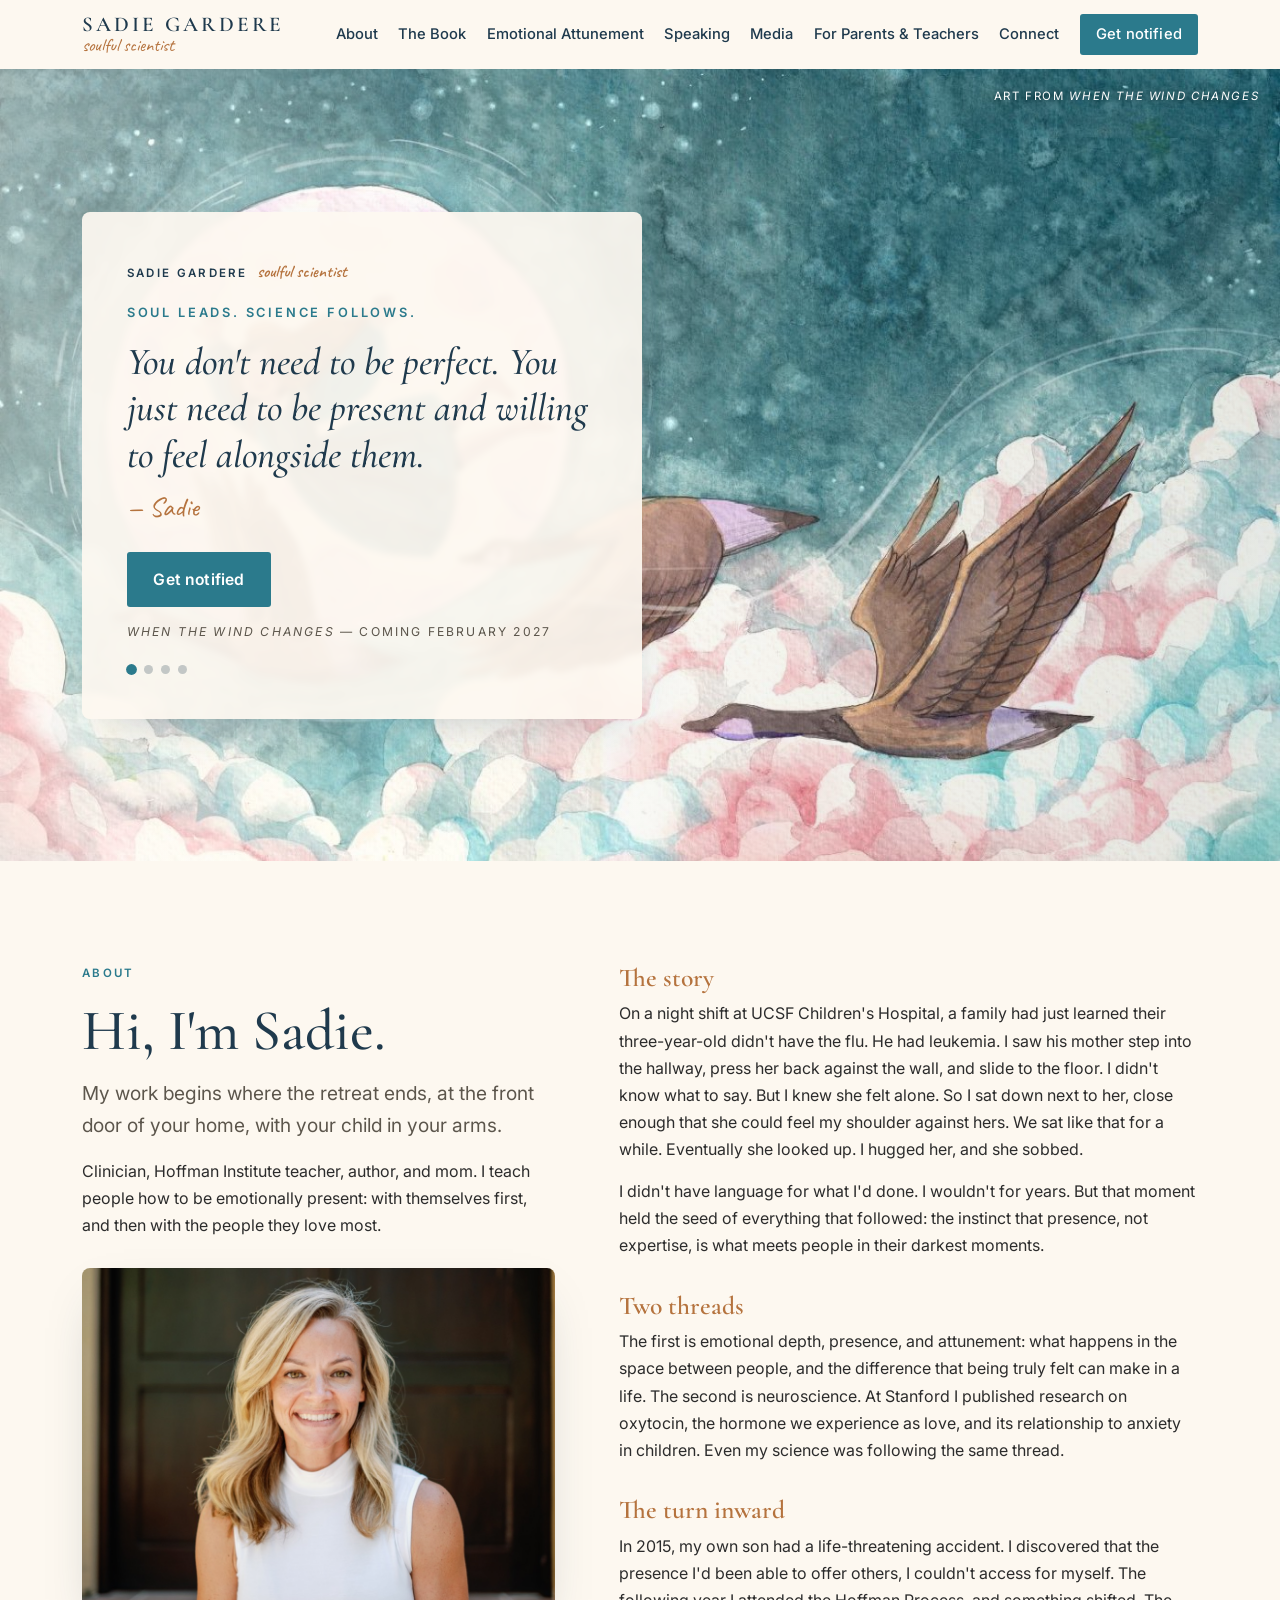
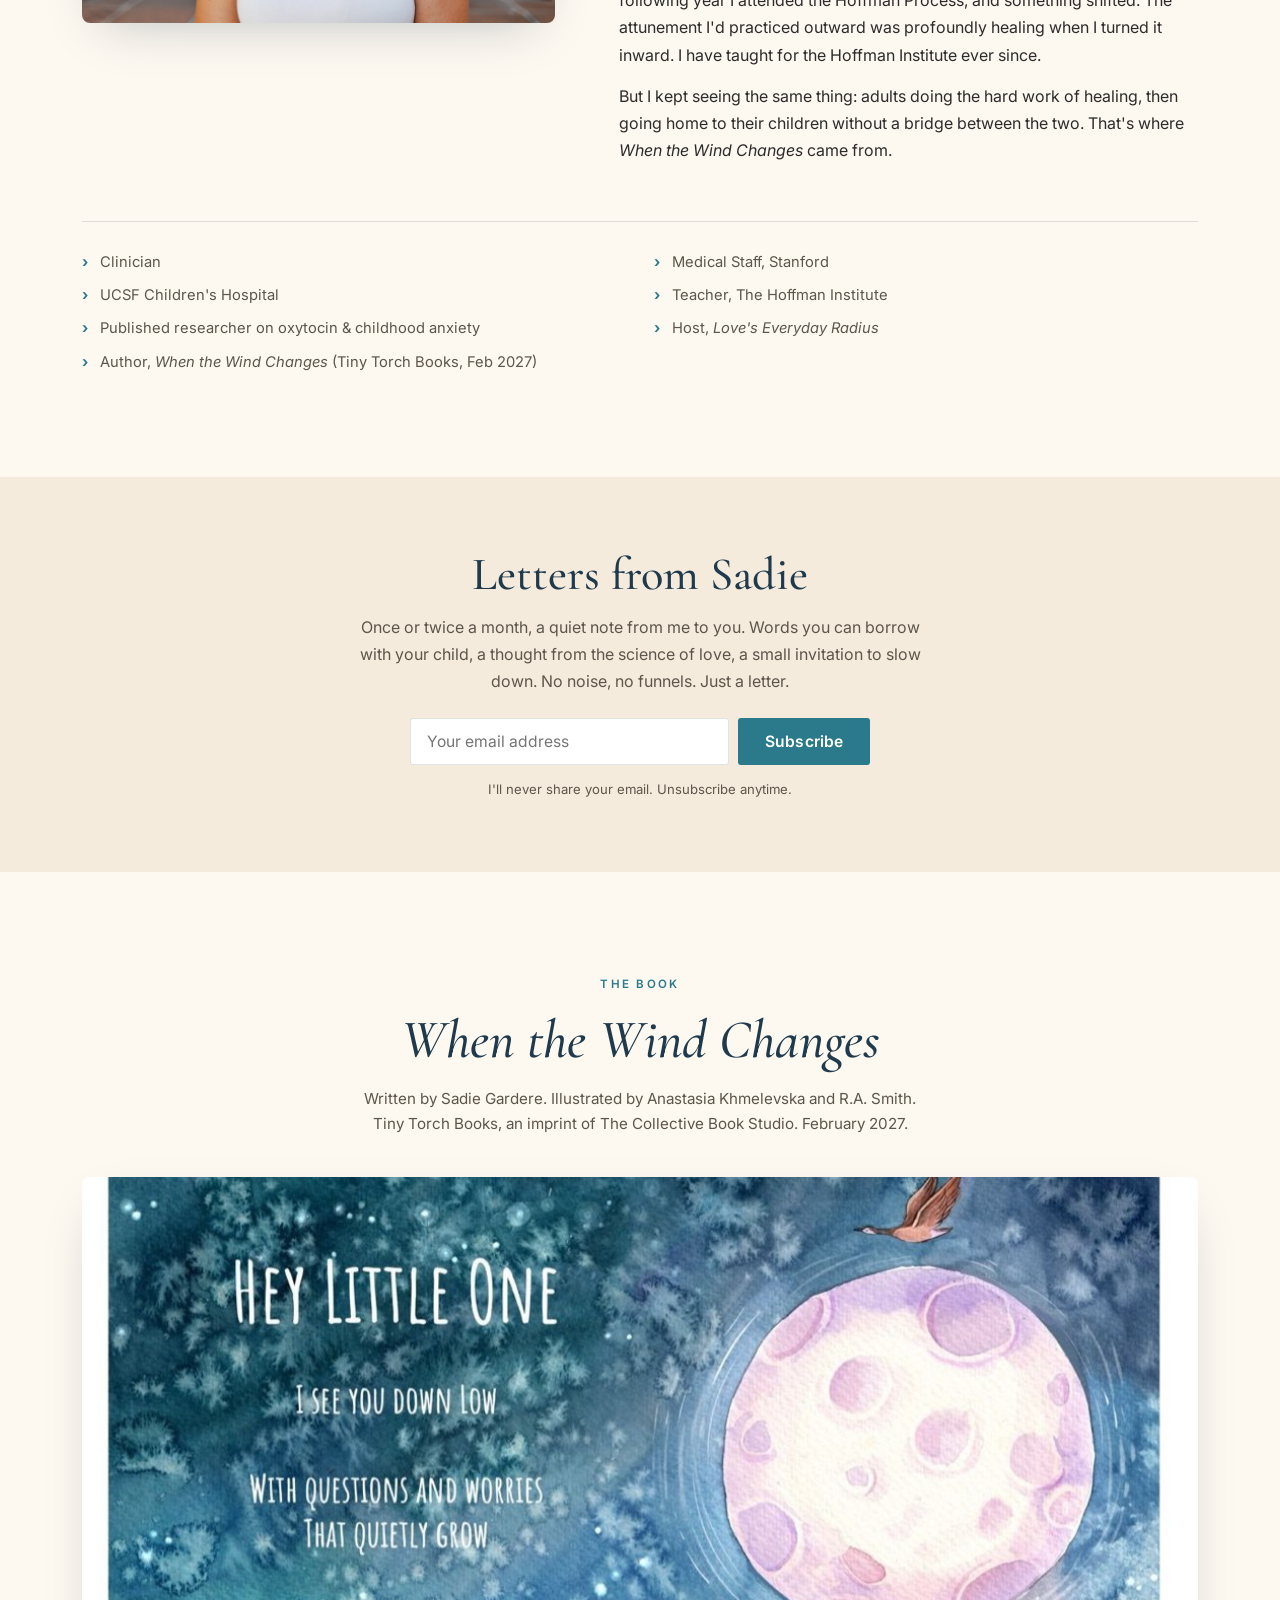
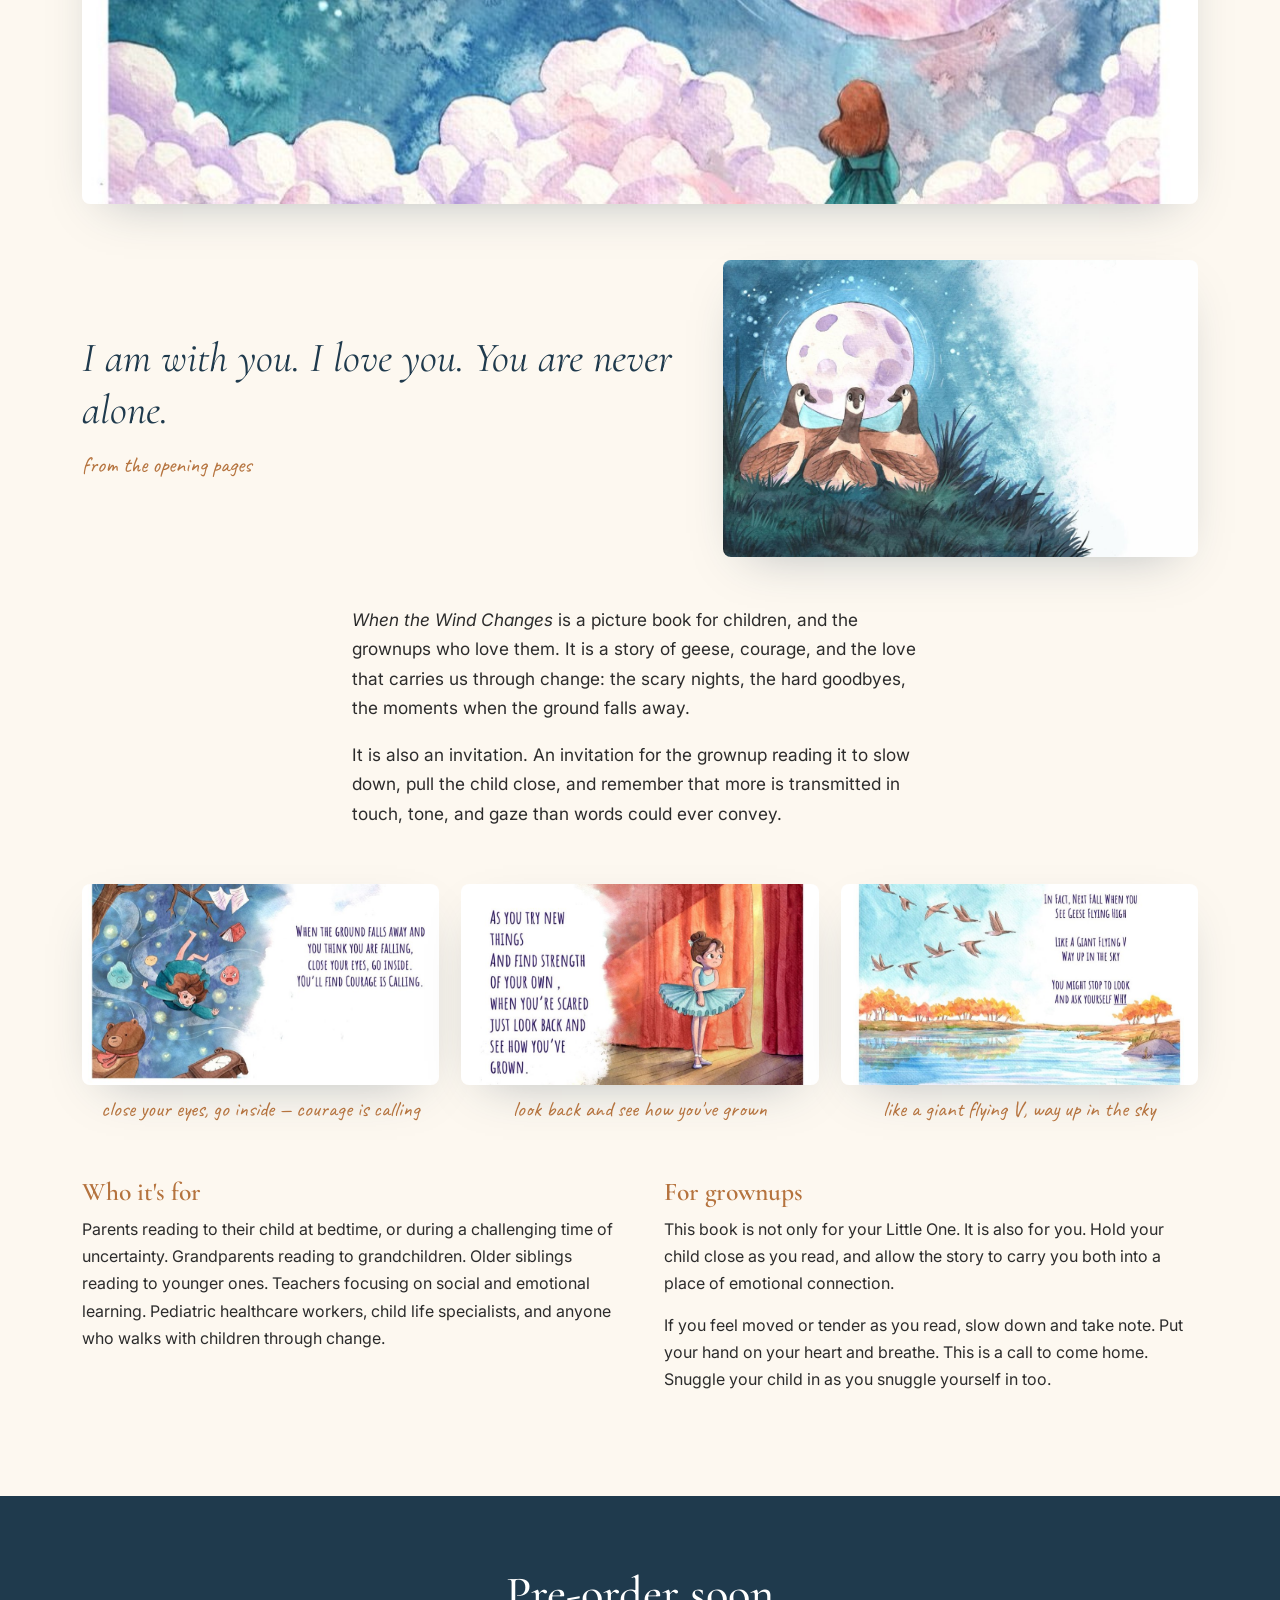
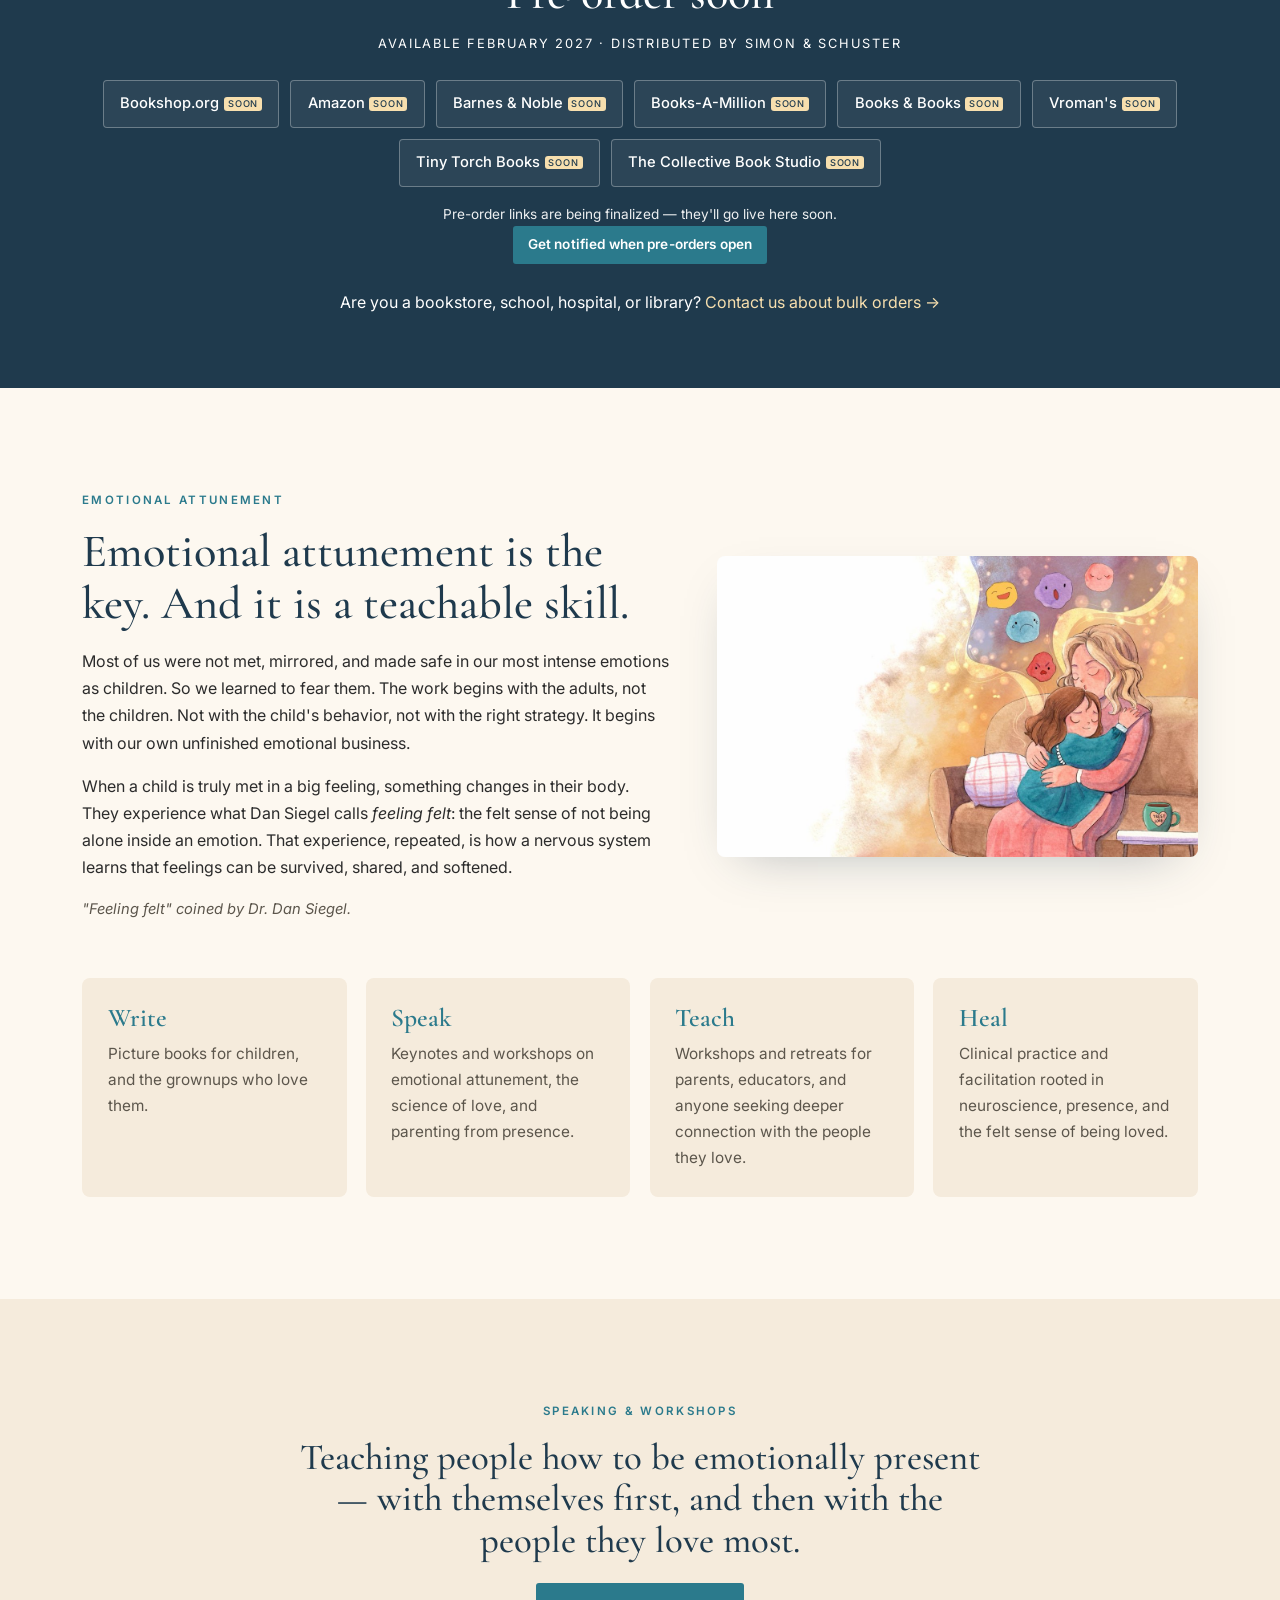
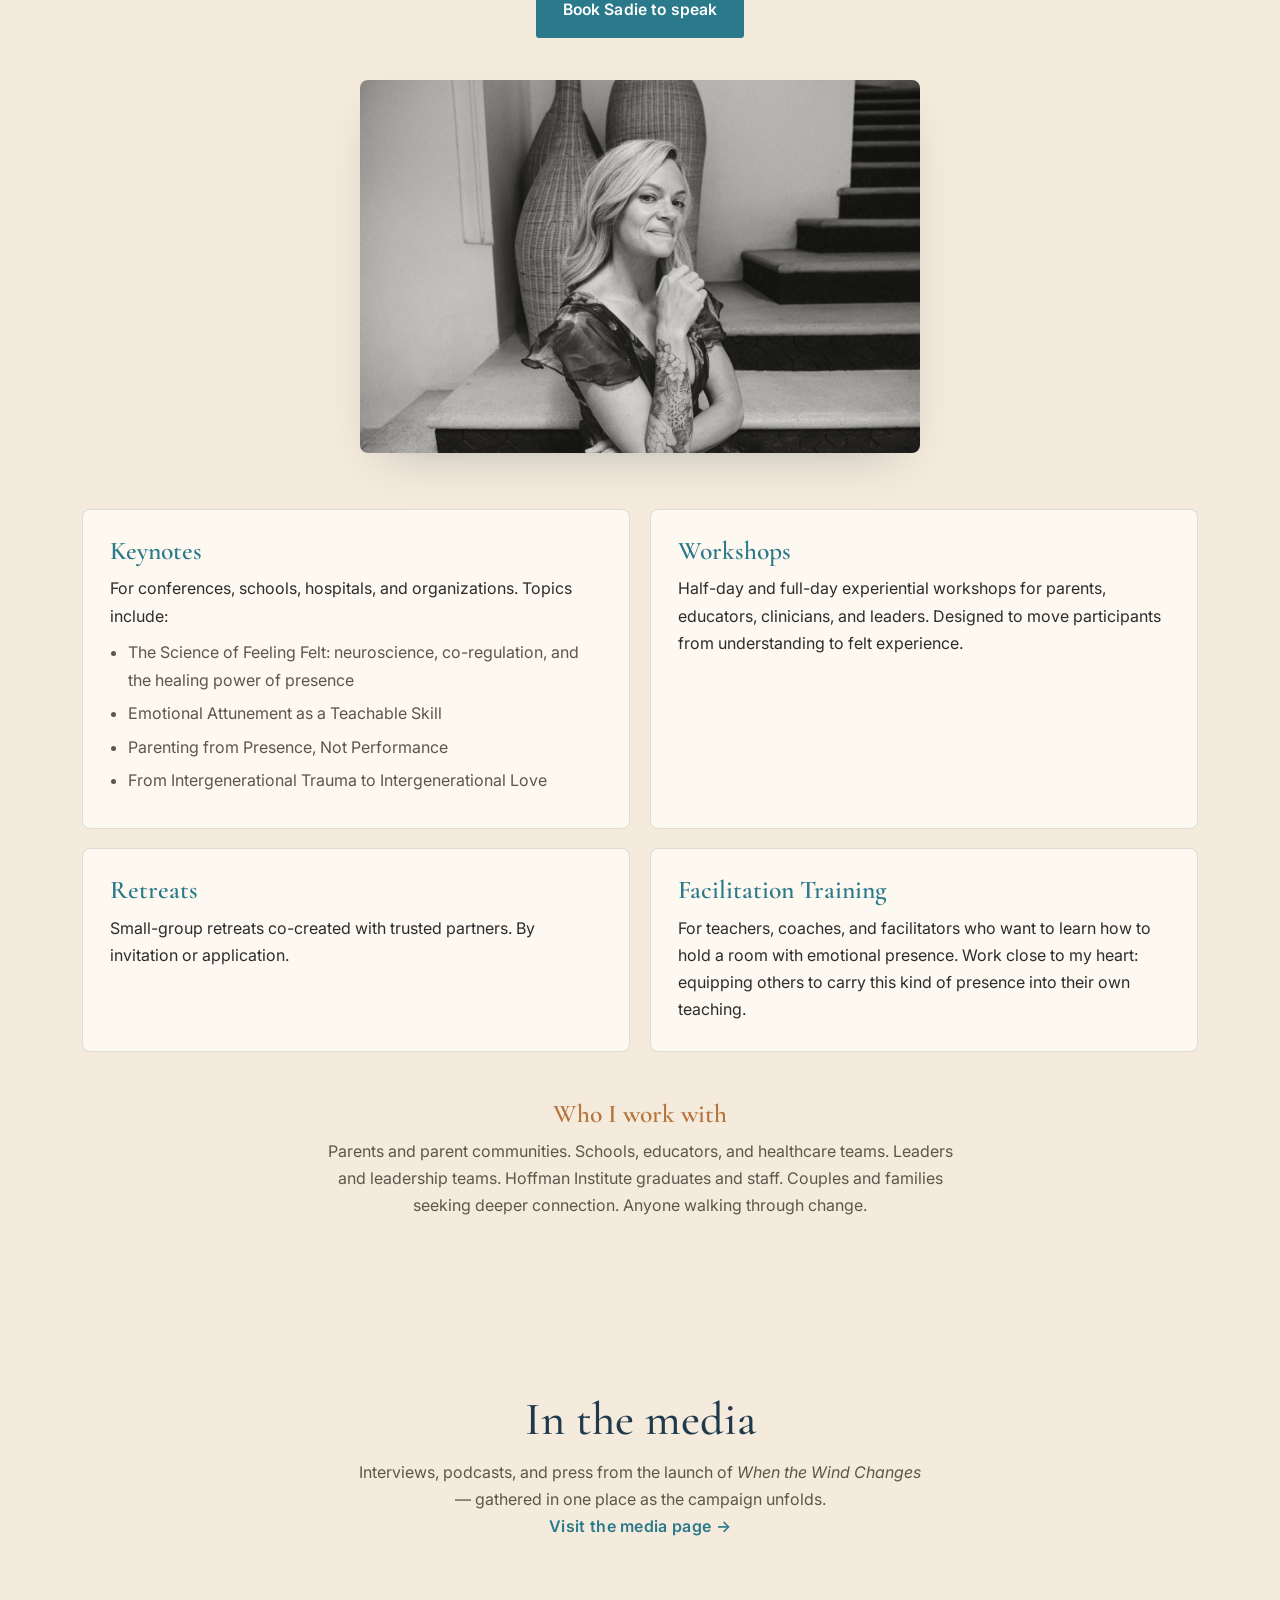
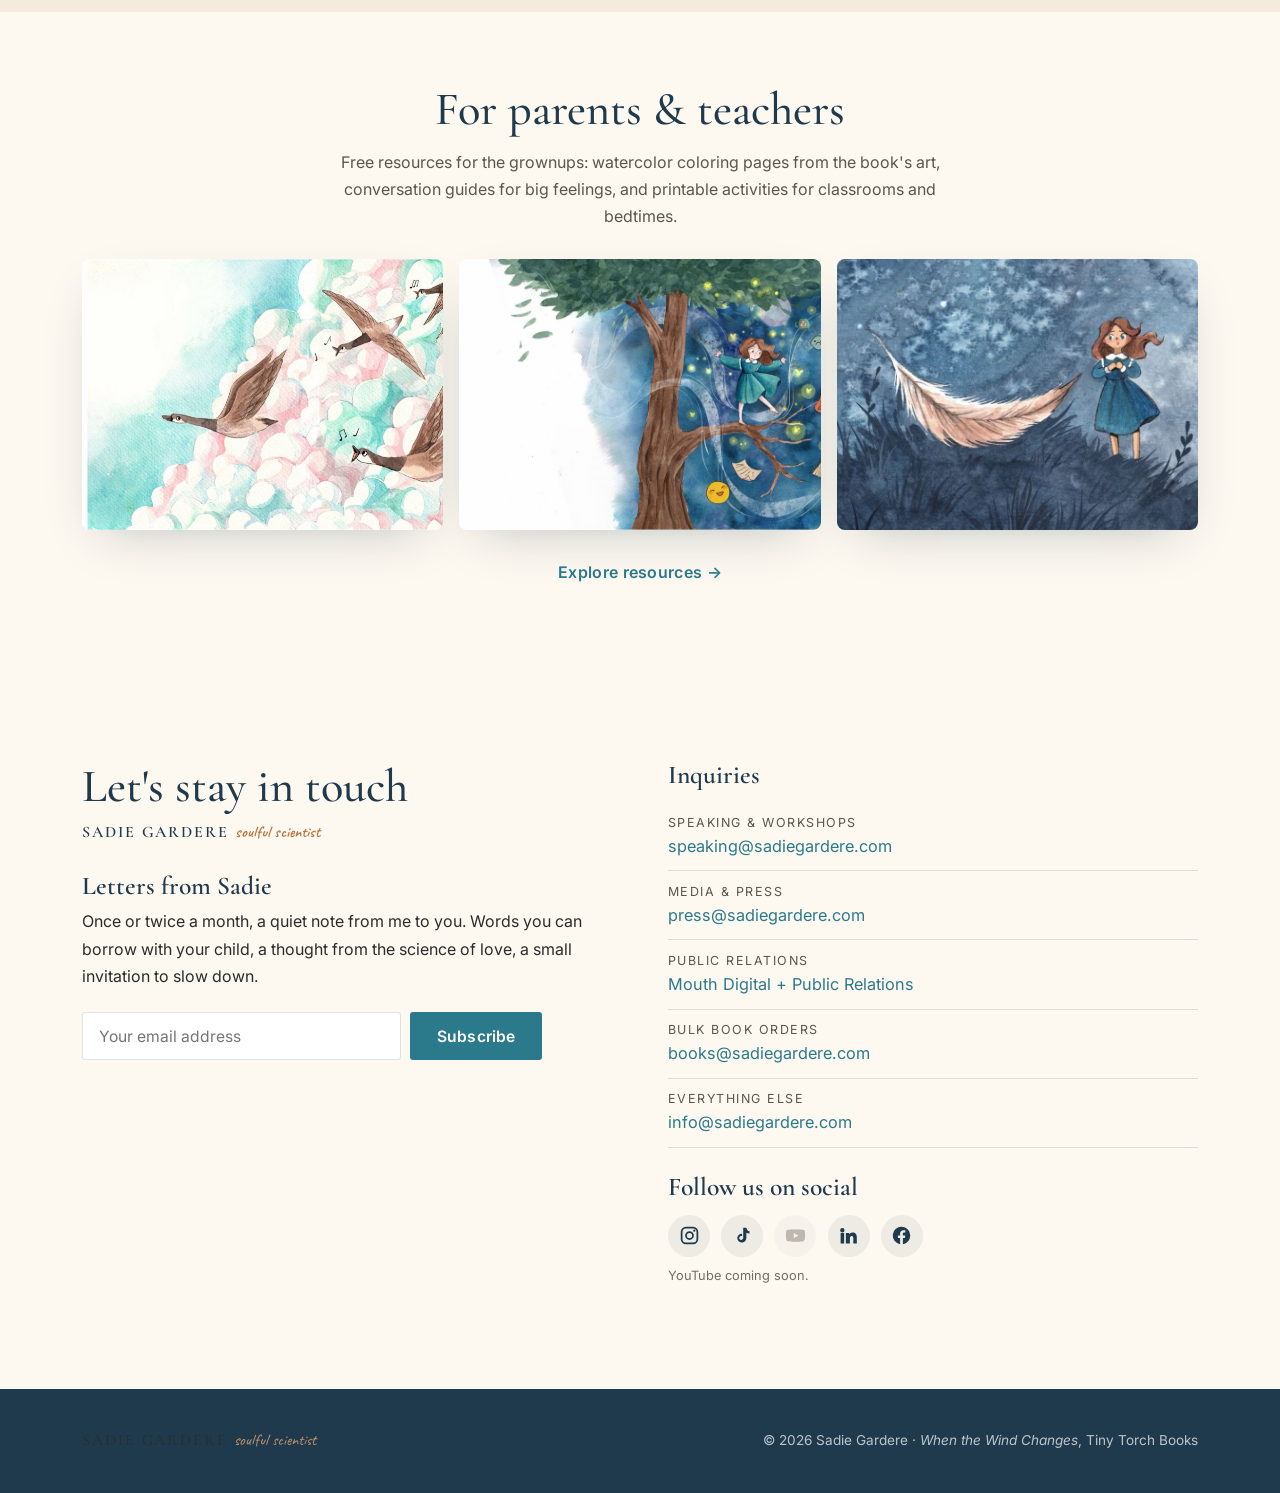
==== commit 6419c99c: "Wire live social links (IG @sadiegardere, TikTok, LinkedIn, Facebook); YouTube still pending" ====
--- a/index.html
+++ b/index.html
@@ -33,7 +33,7 @@
         "name": "Sadie Gardere",
         "jobTitle": "Clinician, author, and Hoffman Institute teacher",
         "url": "https://sadiegardere.com",
-        "sameAs": ["https://instagram.com/soulfulscientist"],
+        "sameAs": ["https://www.instagram.com/sadiegardere/", "https://www.tiktok.com/@thesoulfulscientist", "https://www.linkedin.com/in/sadie-gardere-520059251/", "https://www.facebook.com/soulfulscientist/"],
         "worksFor": { "@type": "Organization", "name": "The Hoffman Institute" },
         "knowsAbout": ["Emotional attunement", "Co-regulation", "Oxytocin and childhood anxiety", "Parenting from presence"]
       },
@@ -373,13 +373,13 @@
 
         <h3>Follow us on social</h3>
         <ul class="social">
-          <li><a class="social-icon" href="https://instagram.com/soulfulscientist" target="_blank" rel="noopener" aria-label="Instagram — @soulfulscientist"><svg viewBox="0 0 24 24" fill="none" stroke="currentColor" stroke-width="2" aria-hidden="true"><rect x="3" y="3" width="18" height="18" rx="5"/><circle cx="12" cy="12" r="4"/><circle cx="17.5" cy="6.5" r="1.3" fill="currentColor" stroke="none"/></svg></a></li>
-          <li><span class="social-icon is-soon" role="img" aria-label="TikTok (coming soon)" title="Coming soon"><svg viewBox="0 0 24 24" fill="currentColor" aria-hidden="true"><path d="M16.5 3c.3 2.1 1.6 3.8 3.5 4.2v2.5c-1.3.1-2.5-.3-3.6-.9v6c0 3.2-2.6 5.5-5.7 5.2-2.7-.3-4.8-2.7-4.6-5.4.2-2.7 2.7-4.8 5.4-4.5v2.6c-.4-.2-.9-.2-1.3-.1-1.1.2-2 1.2-1.9 2.4.1 1.2 1.1 2.1 2.3 2 1.2 0 2.2-1 2.2-2.3V3h3.2Z"/></svg></span></li>
+          <li><a class="social-icon" href="https://www.instagram.com/sadiegardere/" target="_blank" rel="noopener" aria-label="Instagram — @sadiegardere"><svg viewBox="0 0 24 24" fill="none" stroke="currentColor" stroke-width="2" aria-hidden="true"><rect x="3" y="3" width="18" height="18" rx="5"/><circle cx="12" cy="12" r="4"/><circle cx="17.5" cy="6.5" r="1.3" fill="currentColor" stroke="none"/></svg></a></li>
+          <li><a class="social-icon" href="https://www.tiktok.com/@thesoulfulscientist" target="_blank" rel="noopener" aria-label="TikTok — @thesoulfulscientist"><svg viewBox="0 0 24 24" fill="currentColor" aria-hidden="true"><path d="M16.5 3c.3 2.1 1.6 3.8 3.5 4.2v2.5c-1.3.1-2.5-.3-3.6-.9v6c0 3.2-2.6 5.5-5.7 5.2-2.7-.3-4.8-2.7-4.6-5.4.2-2.7 2.7-4.8 5.4-4.5v2.6c-.4-.2-.9-.2-1.3-.1-1.1.2-2 1.2-1.9 2.4.1 1.2 1.1 2.1 2.3 2 1.2 0 2.2-1 2.2-2.3V3h3.2Z"/></svg></a></li>
           <li><span class="social-icon is-soon" role="img" aria-label="YouTube (coming soon)" title="Coming soon"><svg viewBox="0 0 24 24" fill="currentColor" aria-hidden="true"><path d="M23 12s0-3.2-.4-4.7a2.5 2.5 0 0 0-1.8-1.8C19.3 5 12 5 12 5s-7.3 0-8.8.5A2.5 2.5 0 0 0 1.4 7.3 26 26 0 0 0 1 12c0 1.6.1 3.2.4 4.7a2.5 2.5 0 0 0 1.8 1.8c1.5.5 8.8.5 8.8.5s7.3 0 8.8-.5a2.5 2.5 0 0 0 1.8-1.8c.4-1.5.4-4.7.4-4.7Zm-13 3V9l5.2 3-5.2 3Z"/></svg></span></li>
-          <li><span class="social-icon is-soon" role="img" aria-label="LinkedIn (coming soon)" title="Coming soon"><svg viewBox="0 0 24 24" fill="currentColor" aria-hidden="true"><path d="M4.98 3.5a2.5 2.5 0 1 0 0 5 2.5 2.5 0 0 0 0-5ZM3 9h4v12H3V9Zm6 0h3.8v1.7h.1c.5-1 1.8-2.1 3.8-2.1 4 0 4.8 2.7 4.8 6.1V21h-4v-5.4c0-1.3 0-3-1.8-3s-2.1 1.4-2.1 2.9V21H9V9Z"/></svg></span></li>
-          <li><span class="social-icon is-soon" role="img" aria-label="Facebook (coming soon)" title="Coming soon"><svg viewBox="0 0 24 24" fill="currentColor" aria-hidden="true"><path d="M22 12a10 10 0 1 0-11.6 9.9v-7H7.9V12h2.5V9.8c0-2.5 1.5-3.9 3.8-3.9 1.1 0 2.2.2 2.2.2v2.5h-1.3c-1.2 0-1.6.8-1.6 1.6V12h2.8l-.4 2.9h-2.3v7A10 10 0 0 0 22 12Z"/></svg></span></li>
+          <li><a class="social-icon" href="https://www.linkedin.com/in/sadie-gardere-520059251/" target="_blank" rel="noopener" aria-label="LinkedIn — Sadie Gardere"><svg viewBox="0 0 24 24" fill="currentColor" aria-hidden="true"><path d="M4.98 3.5a2.5 2.5 0 1 0 0 5 2.5 2.5 0 0 0 0-5ZM3 9h4v12H3V9Zm6 0h3.8v1.7h.1c.5-1 1.8-2.1 3.8-2.1 4 0 4.8 2.7 4.8 6.1V21h-4v-5.4c0-1.3 0-3-1.8-3s-2.1 1.4-2.1 2.9V21H9V9Z"/></svg></a></li>
+          <li><a class="social-icon" href="https://www.facebook.com/soulfulscientist/" target="_blank" rel="noopener" aria-label="Facebook — Sadie Gardere"><svg viewBox="0 0 24 24" fill="currentColor" aria-hidden="true"><path d="M22 12a10 10 0 1 0-11.6 9.9v-7H7.9V12h2.5V9.8c0-2.5 1.5-3.9 3.8-3.9 1.1 0 2.2.2 2.2.2v2.5h-1.3c-1.2 0-1.6.8-1.6 1.6V12h2.8l-.4 2.9h-2.3v7A10 10 0 0 0 22 12Z"/></svg></a></li>
         </ul>
-        <p class="social-note">Instagram is live — more channels coming soon.</p>
+        <p class="social-note">YouTube coming soon.</p>
       </div>
     </div>
   </section>
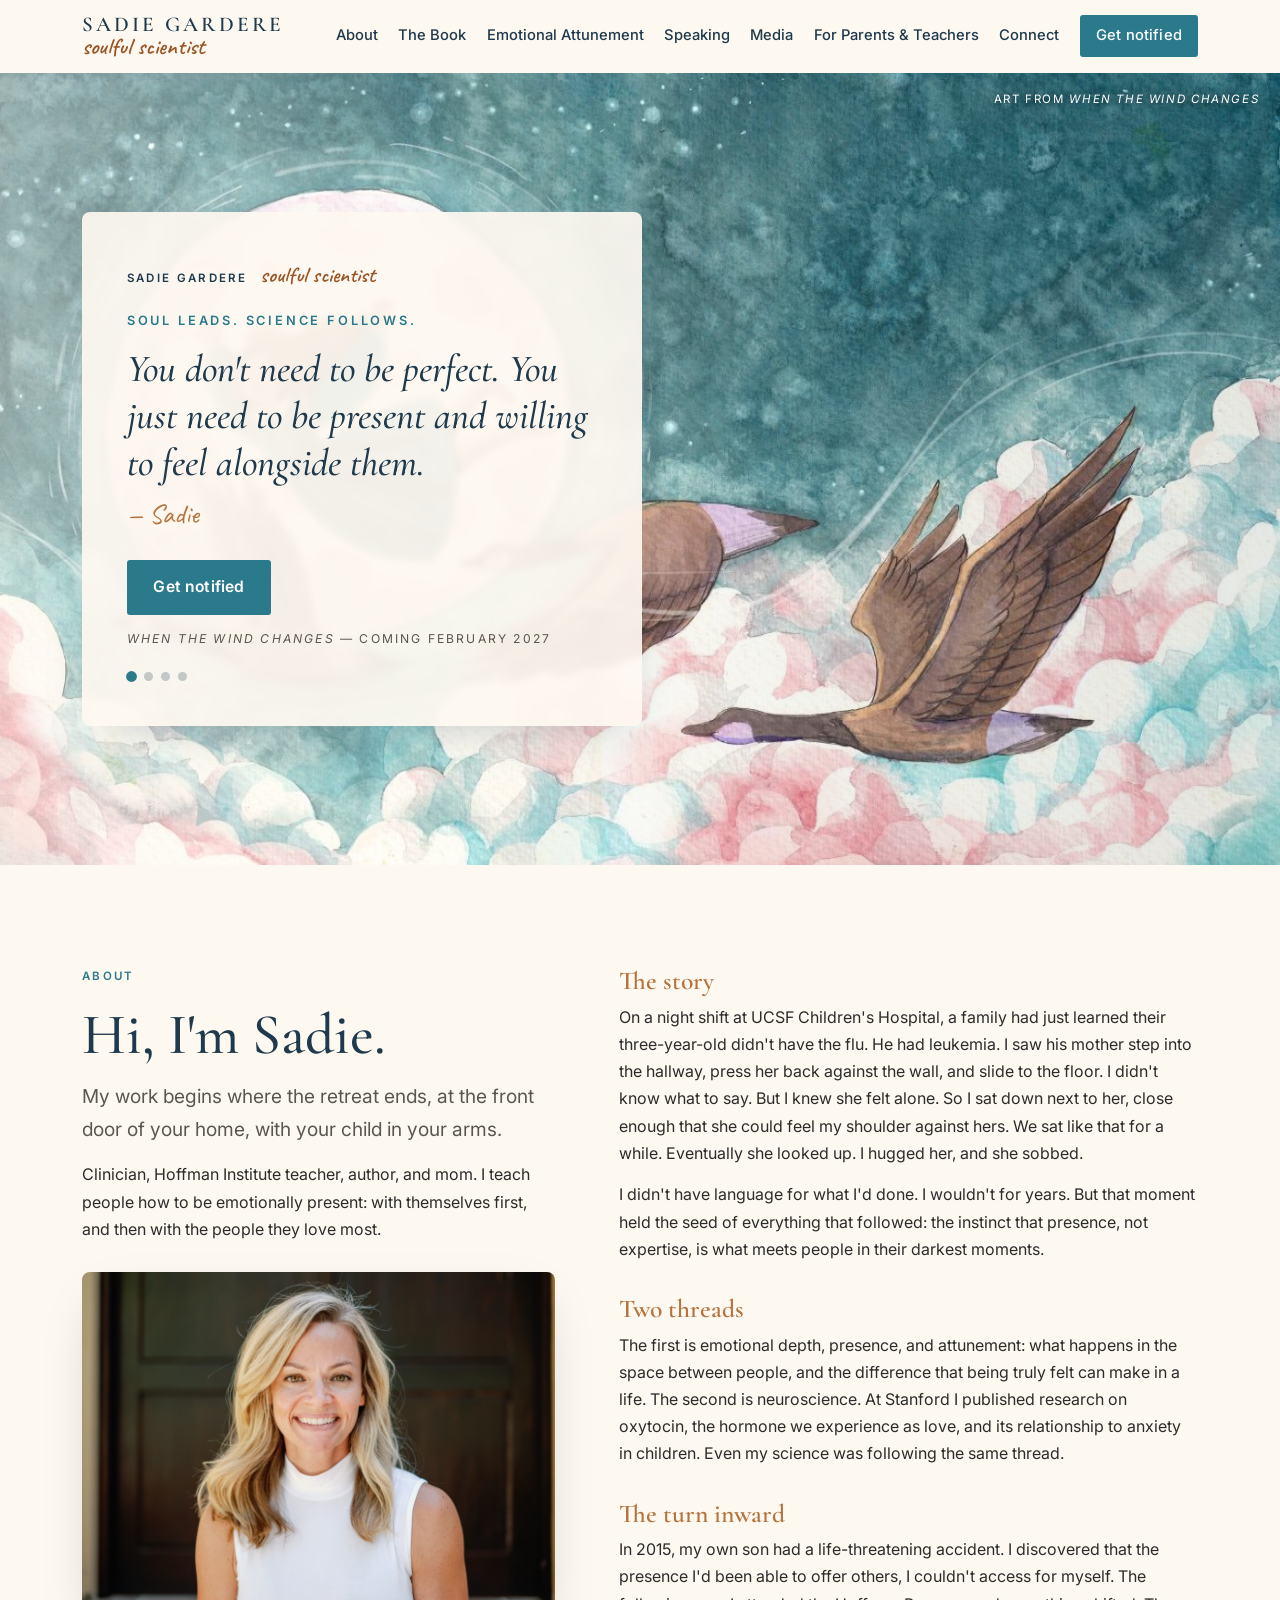
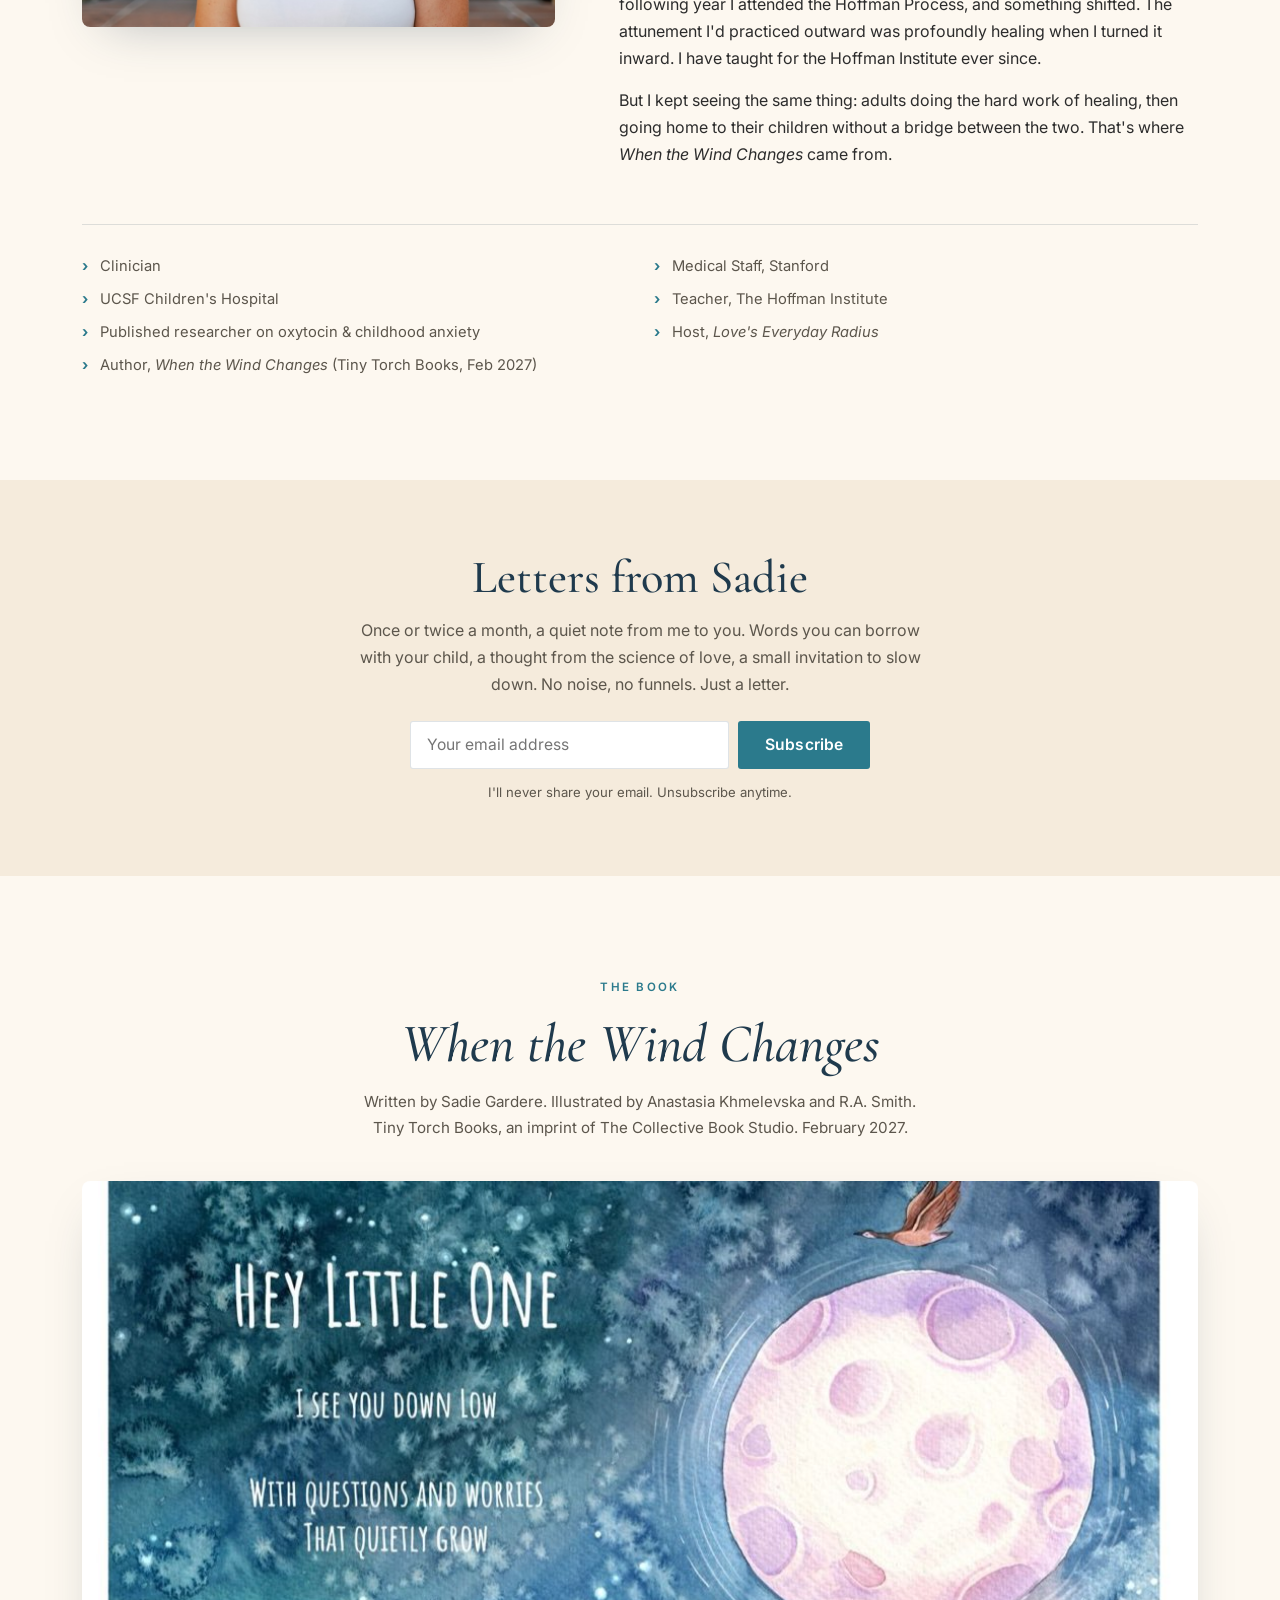
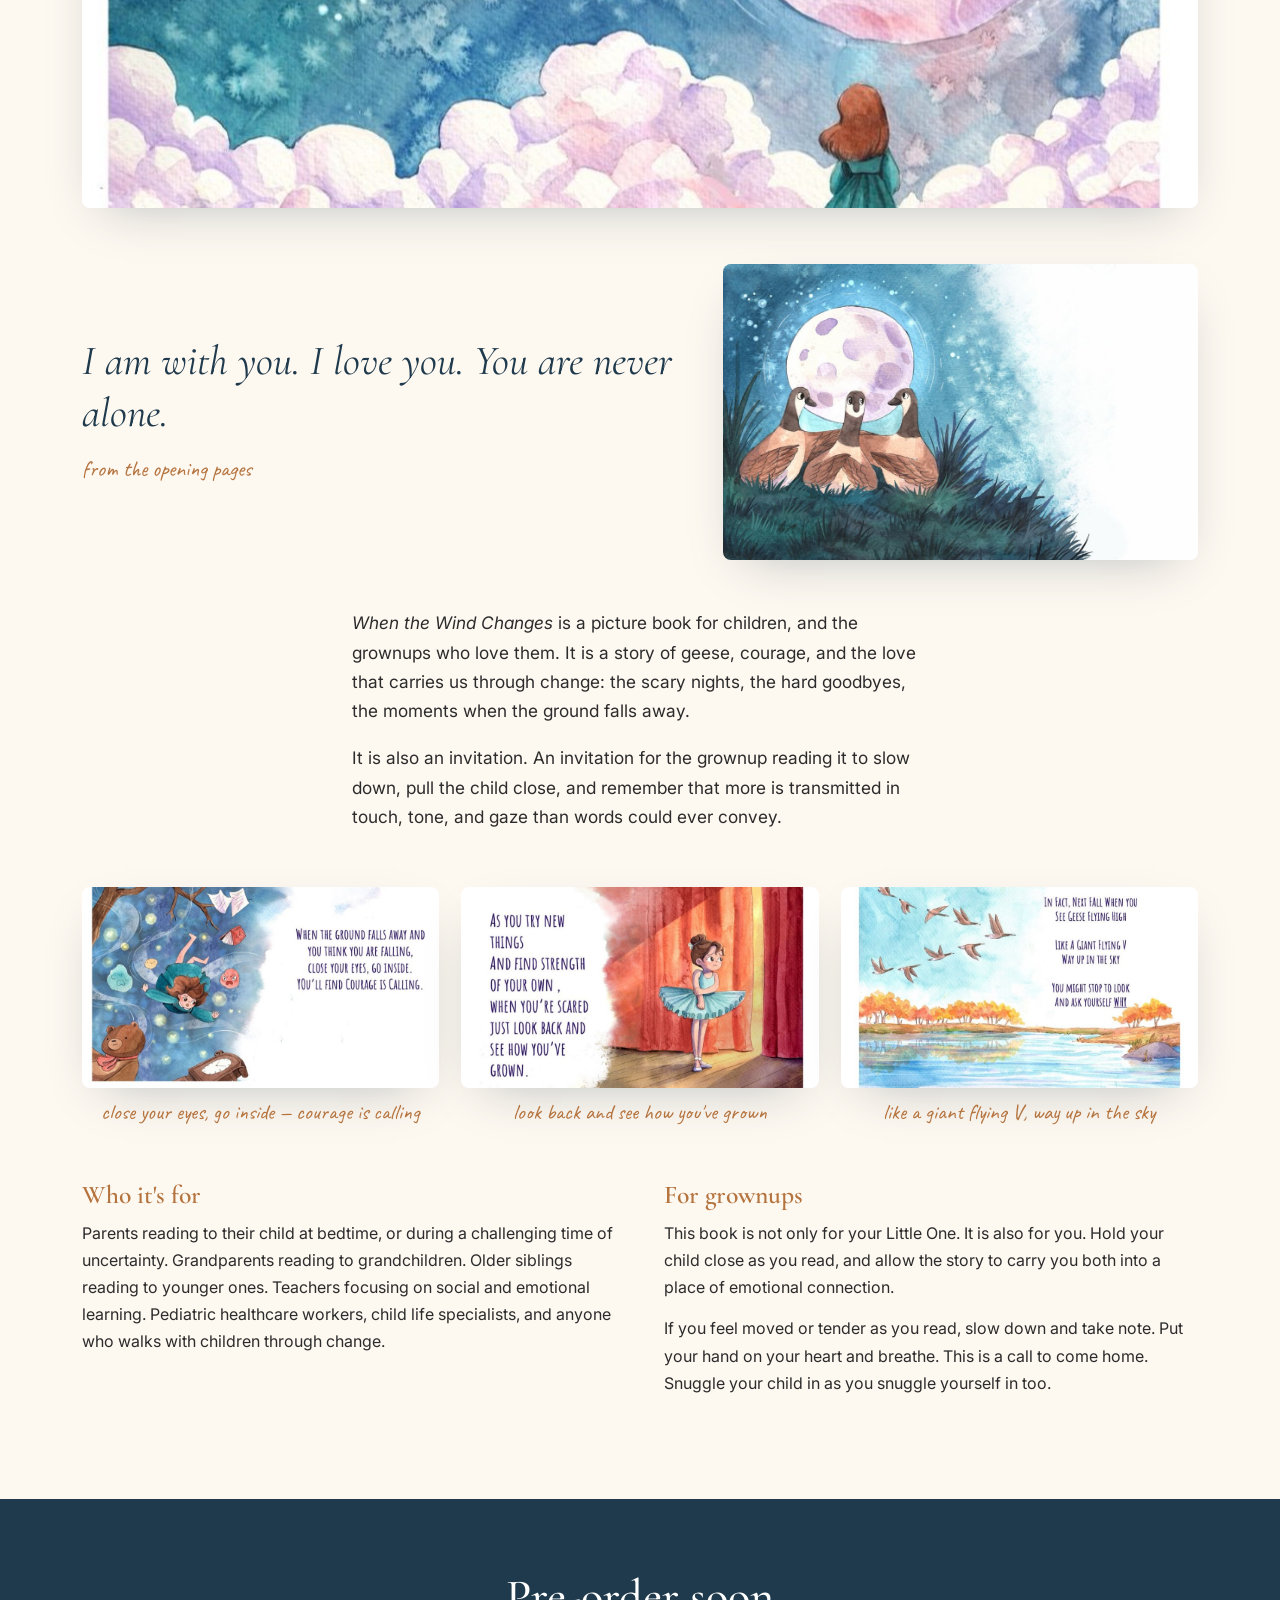
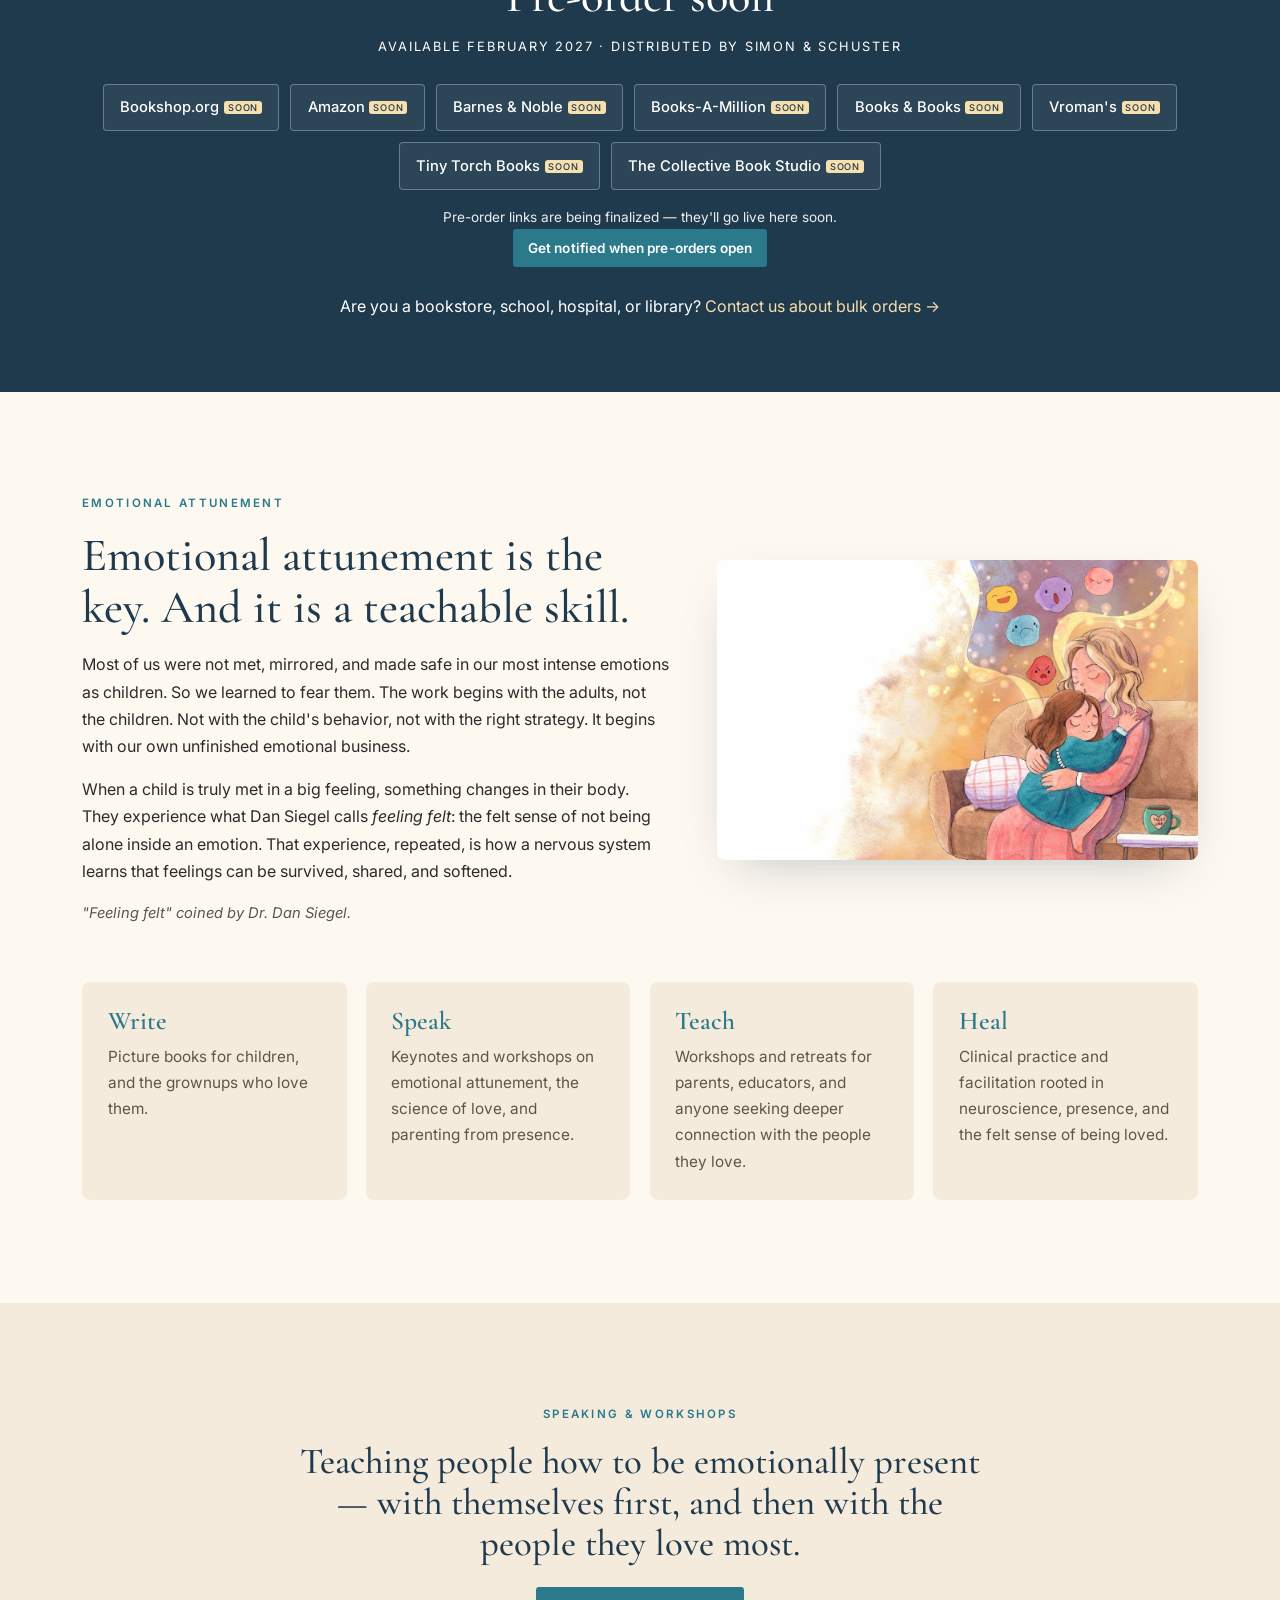
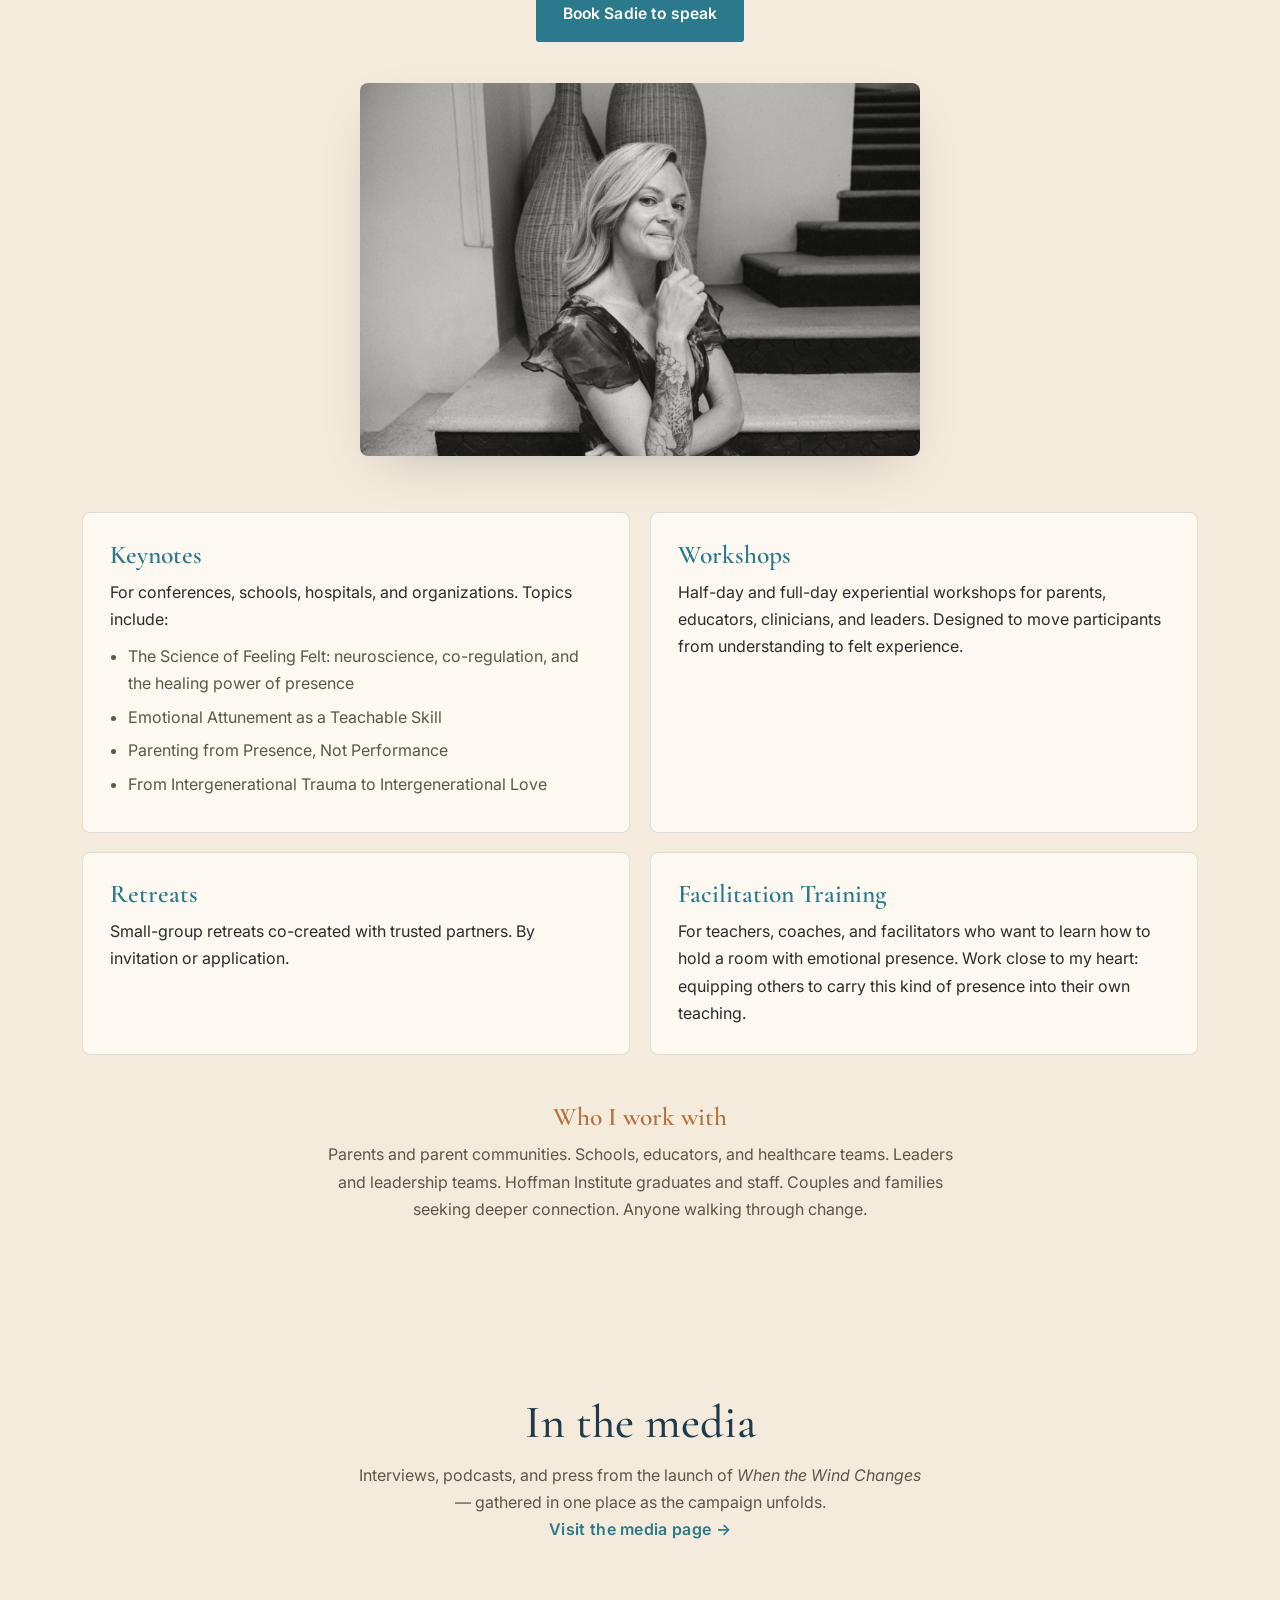
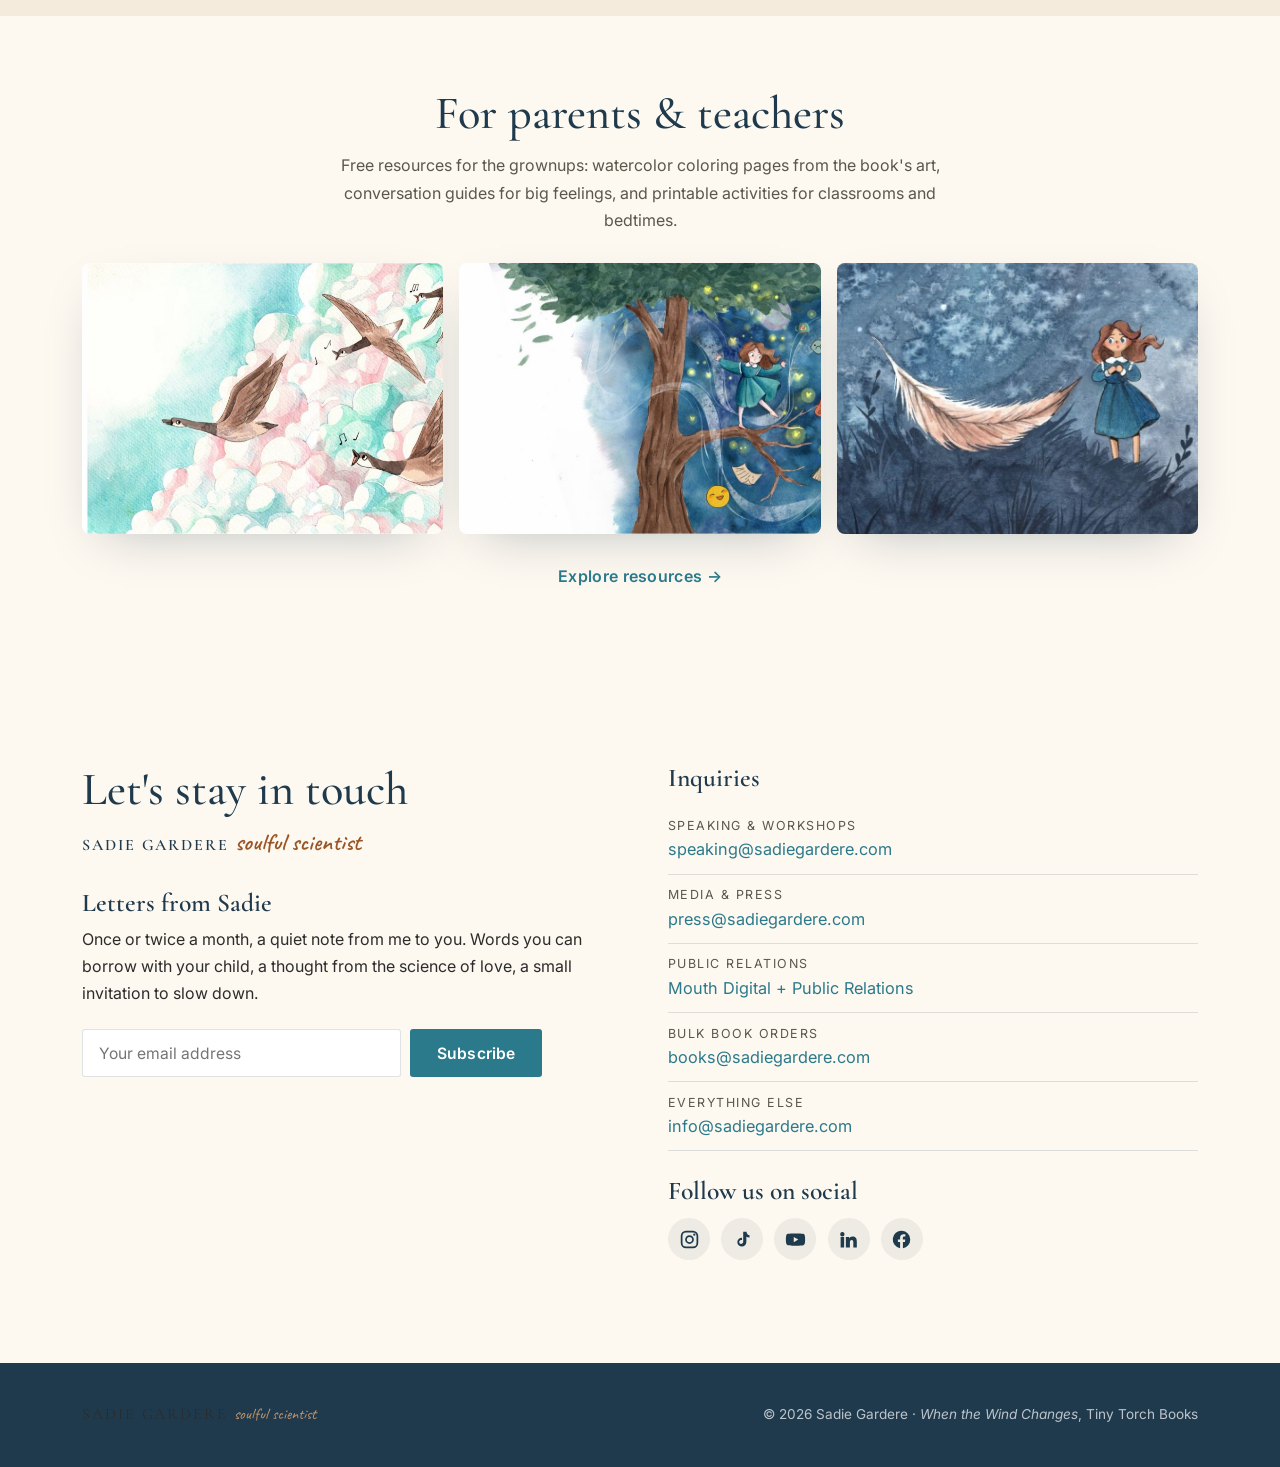
==== commit a29d78e3: "Wire YouTube social link (@sadiegardere); all five socials now live" ====
--- a/index.html
+++ b/index.html
@@ -33,7 +33,7 @@
         "name": "Sadie Gardere",
         "jobTitle": "Clinician, author, and Hoffman Institute teacher",
         "url": "https://sadiegardere.com",
-        "sameAs": ["https://www.instagram.com/sadiegardere/", "https://www.tiktok.com/@thesoulfulscientist", "https://www.linkedin.com/in/sadie-gardere-520059251/", "https://www.facebook.com/soulfulscientist/"],
+        "sameAs": ["https://www.instagram.com/sadiegardere/", "https://www.tiktok.com/@thesoulfulscientist", "https://www.youtube.com/@sadiegardere", "https://www.linkedin.com/in/sadie-gardere-520059251/", "https://www.facebook.com/soulfulscientist/"],
         "worksFor": { "@type": "Organization", "name": "The Hoffman Institute" },
         "knowsAbout": ["Emotional attunement", "Co-regulation", "Oxytocin and childhood anxiety", "Parenting from presence"]
       },
@@ -375,11 +375,10 @@
         <ul class="social">
           <li><a class="social-icon" href="https://www.instagram.com/sadiegardere/" target="_blank" rel="noopener" aria-label="Instagram — @sadiegardere"><svg viewBox="0 0 24 24" fill="none" stroke="currentColor" stroke-width="2" aria-hidden="true"><rect x="3" y="3" width="18" height="18" rx="5"/><circle cx="12" cy="12" r="4"/><circle cx="17.5" cy="6.5" r="1.3" fill="currentColor" stroke="none"/></svg></a></li>
           <li><a class="social-icon" href="https://www.tiktok.com/@thesoulfulscientist" target="_blank" rel="noopener" aria-label="TikTok — @thesoulfulscientist"><svg viewBox="0 0 24 24" fill="currentColor" aria-hidden="true"><path d="M16.5 3c.3 2.1 1.6 3.8 3.5 4.2v2.5c-1.3.1-2.5-.3-3.6-.9v6c0 3.2-2.6 5.5-5.7 5.2-2.7-.3-4.8-2.7-4.6-5.4.2-2.7 2.7-4.8 5.4-4.5v2.6c-.4-.2-.9-.2-1.3-.1-1.1.2-2 1.2-1.9 2.4.1 1.2 1.1 2.1 2.3 2 1.2 0 2.2-1 2.2-2.3V3h3.2Z"/></svg></a></li>
-          <li><span class="social-icon is-soon" role="img" aria-label="YouTube (coming soon)" title="Coming soon"><svg viewBox="0 0 24 24" fill="currentColor" aria-hidden="true"><path d="M23 12s0-3.2-.4-4.7a2.5 2.5 0 0 0-1.8-1.8C19.3 5 12 5 12 5s-7.3 0-8.8.5A2.5 2.5 0 0 0 1.4 7.3 26 26 0 0 0 1 12c0 1.6.1 3.2.4 4.7a2.5 2.5 0 0 0 1.8 1.8c1.5.5 8.8.5 8.8.5s7.3 0 8.8-.5a2.5 2.5 0 0 0 1.8-1.8c.4-1.5.4-4.7.4-4.7Zm-13 3V9l5.2 3-5.2 3Z"/></svg></span></li>
+          <li><a class="social-icon" href="https://www.youtube.com/@sadiegardere" target="_blank" rel="noopener" aria-label="YouTube — @sadiegardere"><svg viewBox="0 0 24 24" fill="currentColor" aria-hidden="true"><path d="M23 12s0-3.2-.4-4.7a2.5 2.5 0 0 0-1.8-1.8C19.3 5 12 5 12 5s-7.3 0-8.8.5A2.5 2.5 0 0 0 1.4 7.3 26 26 0 0 0 1 12c0 1.6.1 3.2.4 4.7a2.5 2.5 0 0 0 1.8 1.8c1.5.5 8.8.5 8.8.5s7.3 0 8.8-.5a2.5 2.5 0 0 0 1.8-1.8c.4-1.5.4-4.7.4-4.7Zm-13 3V9l5.2 3-5.2 3Z"/></svg></a></li>
           <li><a class="social-icon" href="https://www.linkedin.com/in/sadie-gardere-520059251/" target="_blank" rel="noopener" aria-label="LinkedIn — Sadie Gardere"><svg viewBox="0 0 24 24" fill="currentColor" aria-hidden="true"><path d="M4.98 3.5a2.5 2.5 0 1 0 0 5 2.5 2.5 0 0 0 0-5ZM3 9h4v12H3V9Zm6 0h3.8v1.7h.1c.5-1 1.8-2.1 3.8-2.1 4 0 4.8 2.7 4.8 6.1V21h-4v-5.4c0-1.3 0-3-1.8-3s-2.1 1.4-2.1 2.9V21H9V9Z"/></svg></a></li>
           <li><a class="social-icon" href="https://www.facebook.com/soulfulscientist/" target="_blank" rel="noopener" aria-label="Facebook — Sadie Gardere"><svg viewBox="0 0 24 24" fill="currentColor" aria-hidden="true"><path d="M22 12a10 10 0 1 0-11.6 9.9v-7H7.9V12h2.5V9.8c0-2.5 1.5-3.9 3.8-3.9 1.1 0 2.2.2 2.2.2v2.5h-1.3c-1.2 0-1.6.8-1.6 1.6V12h2.8l-.4 2.9h-2.3v7A10 10 0 0 0 22 12Z"/></svg></a></li>
         </ul>
-        <p class="social-note">YouTube coming soon.</p>
       </div>
     </div>
   </section>
--- a/styles.css
+++ b/styles.css
@@ -70,7 +70,8 @@
   margin-bottom: 1rem;
 }
 .script { font-family: var(--script); color: var(--terracotta); text-transform: none; letter-spacing: 0; }
-.eyebrow .script { font-size: 1.5em; margin-left: .25em; }
+.eyebrow .script { font-size: 1.9em; font-weight: 600; color: #9A5524; margin-left: .3em; }
+.connect-brand .script { font-size: 1.5em; font-weight: 600; color: #9A5524; }
 
 .lead { font-size: 1.2rem; color: var(--taupe); }
 .prose p + p { margin-top: 1.1rem; }
@@ -116,7 +117,7 @@
 .header-inner { display: flex; align-items: center; justify-content: space-between; gap: 1rem; padding-block: .85rem; }
 .brand { display: flex; flex-direction: column; line-height: 1; }
 .brand-name { font-family: var(--serif); font-weight: 600; font-size: 1.32rem; letter-spacing: .14em; text-transform: uppercase; color: var(--navy); }
-.brand-tag { font-family: var(--script); font-size: 1.15rem; color: var(--terracotta); margin-top: .1rem; }
+.brand-tag { font-family: var(--script); font-size: 1.45rem; font-weight: 600; color: #9A5524; margin-top: .02rem; line-height: 1; }
 
 .primary-nav { display: flex; align-items: center; gap: clamp(.8rem, 1.6vw, 1.5rem); }
 .primary-nav a { font-size: .92rem; font-weight: 500; color: var(--navy); }
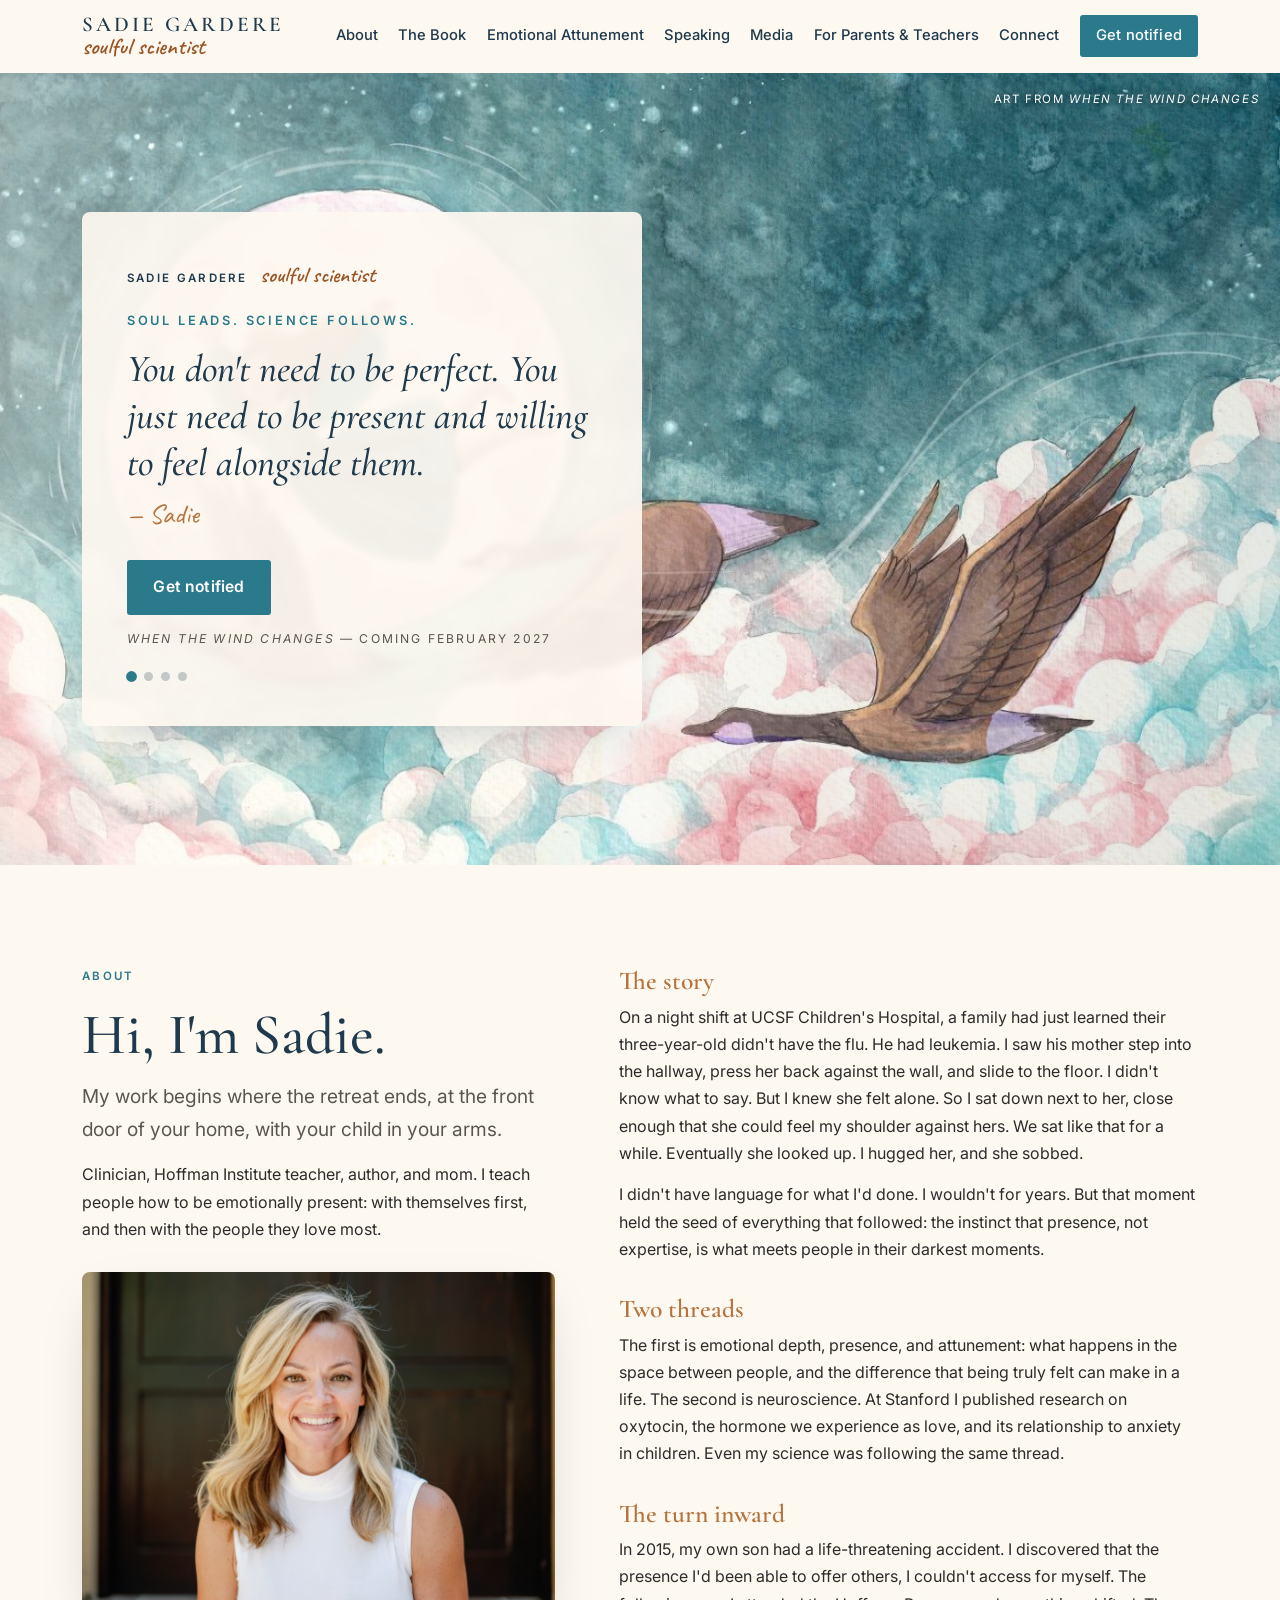
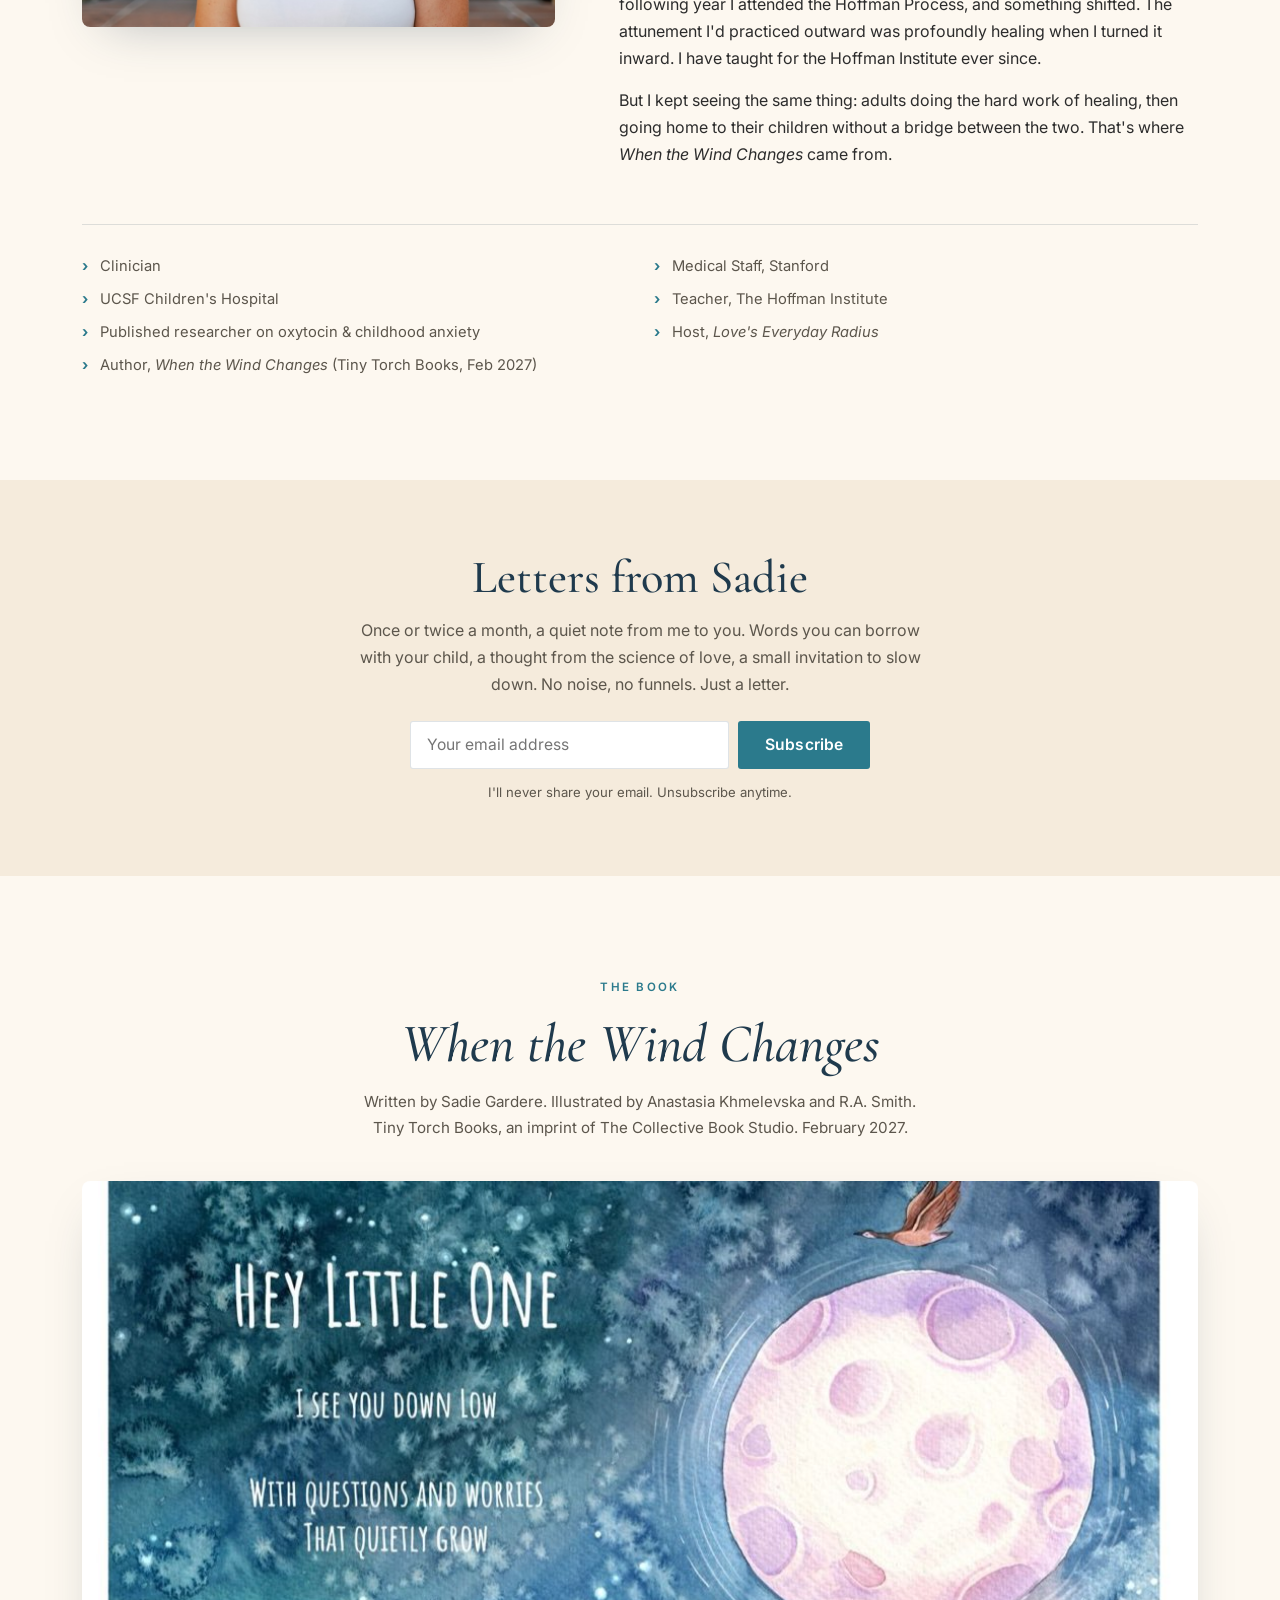
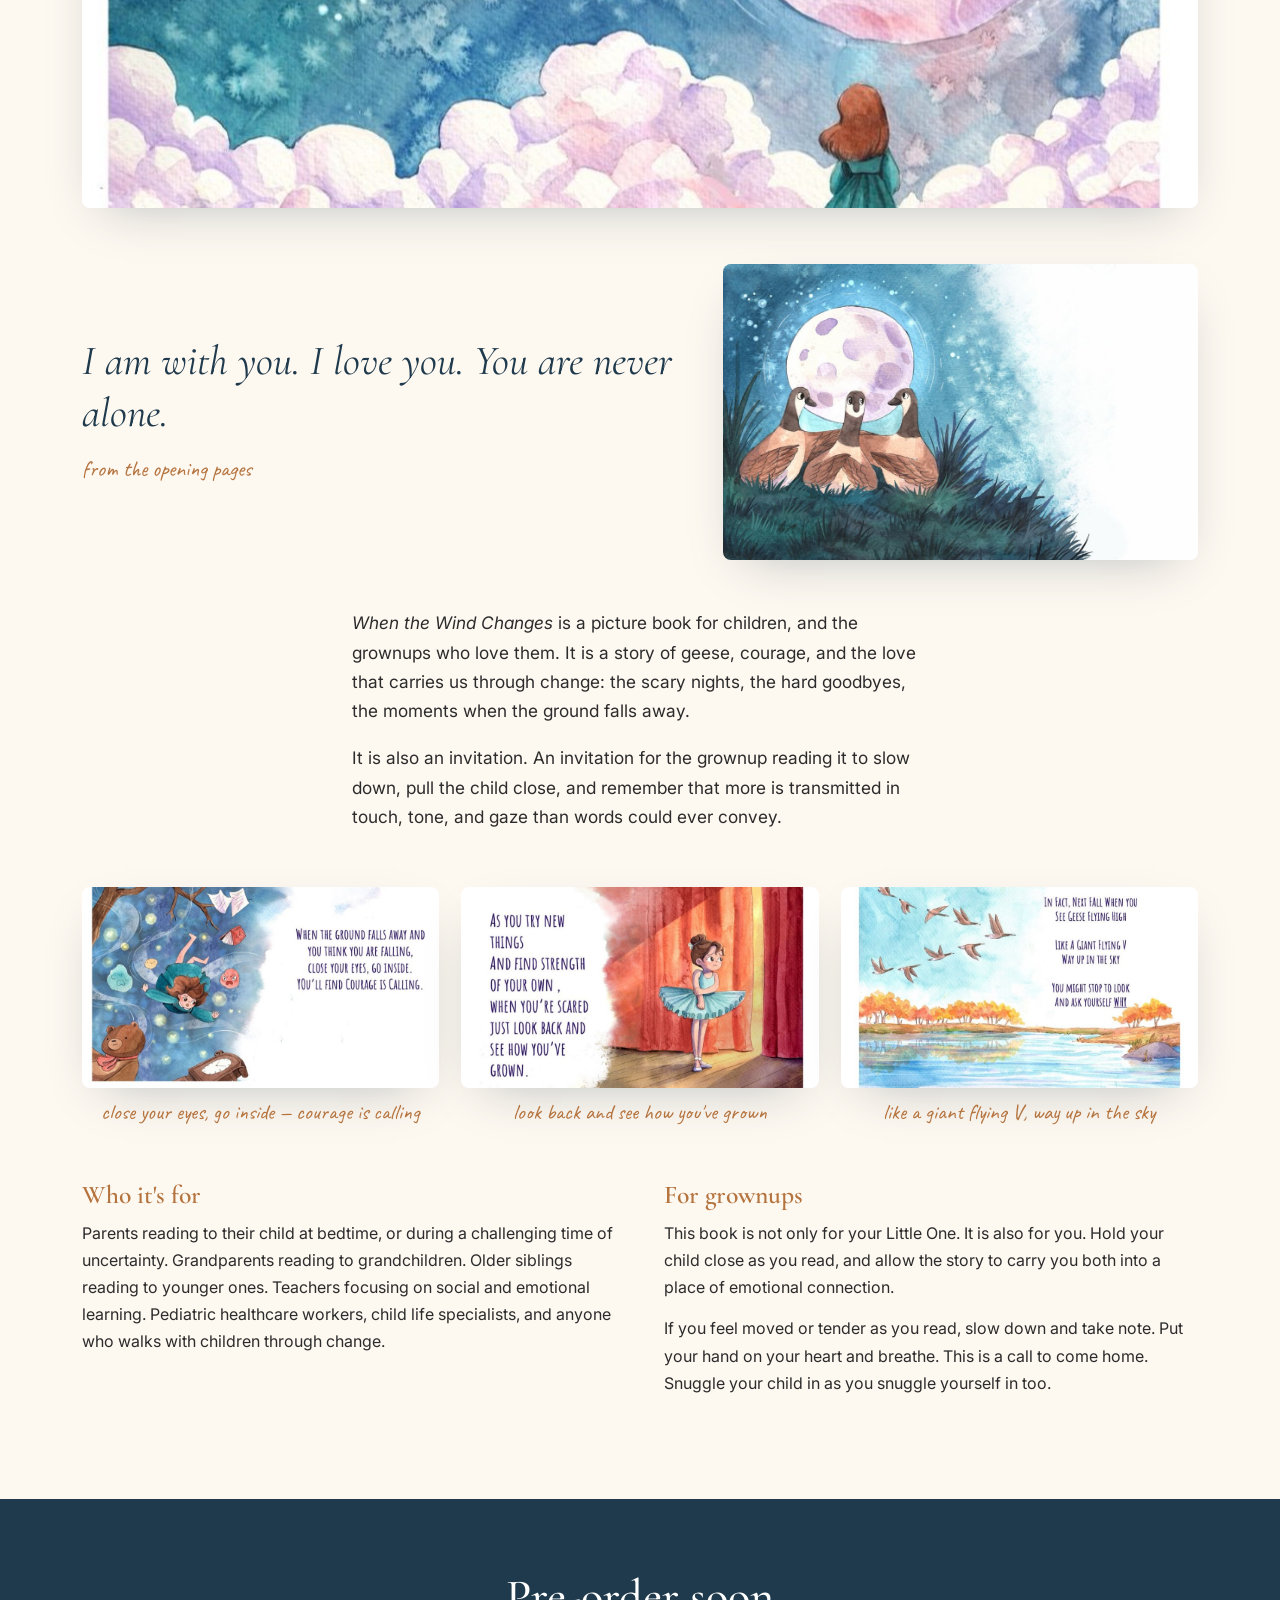
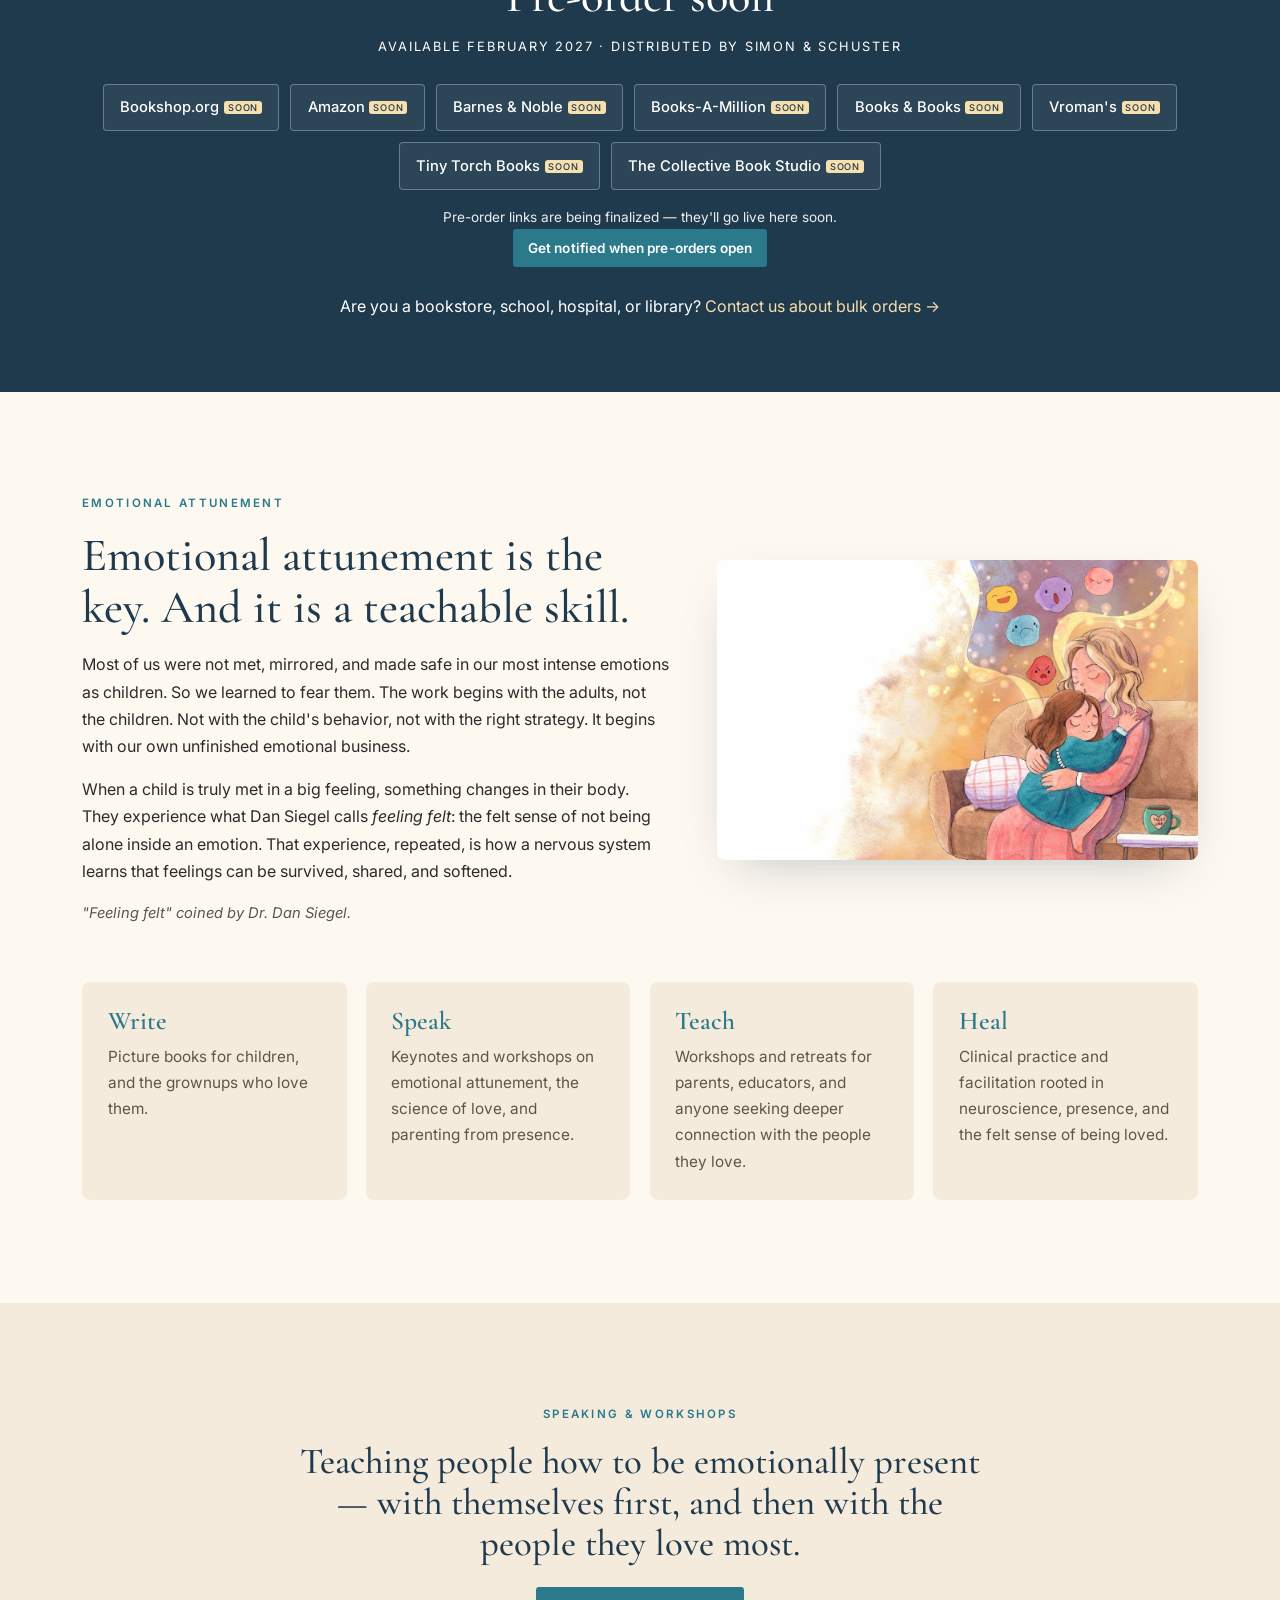
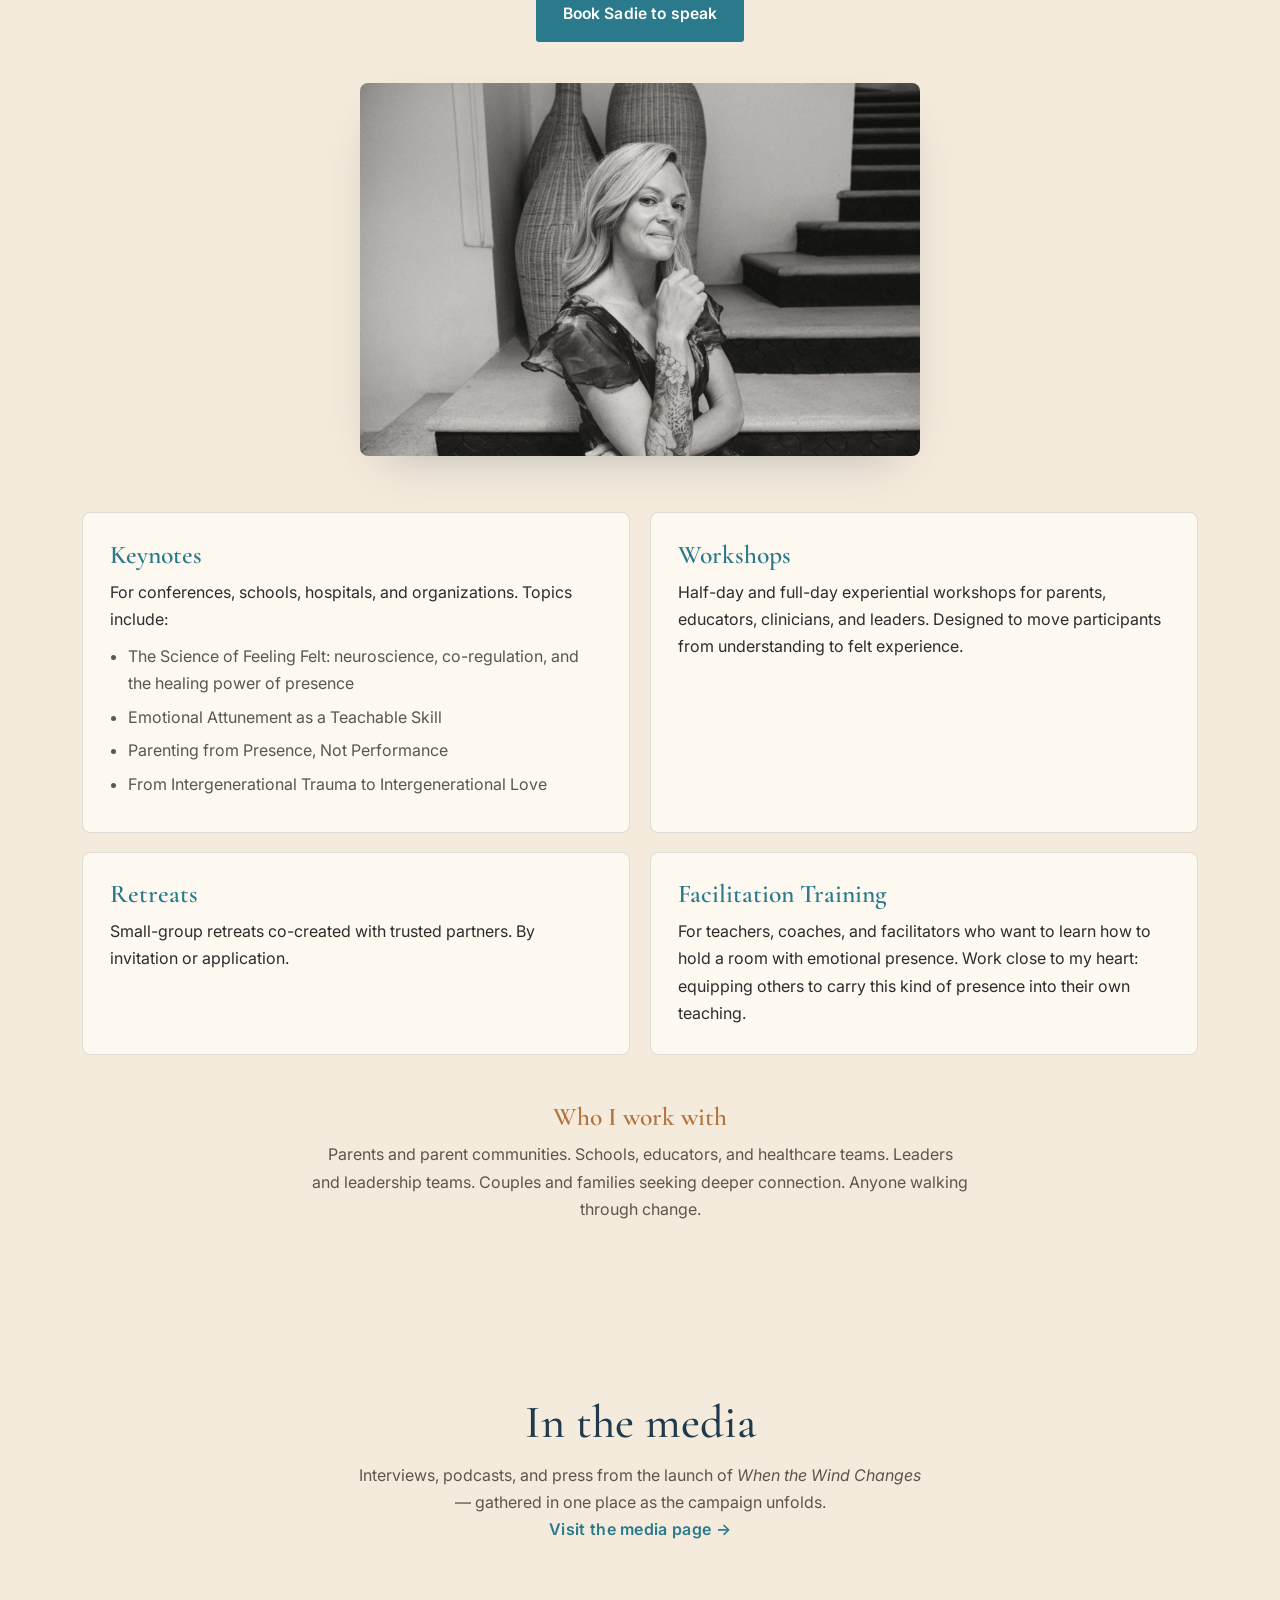
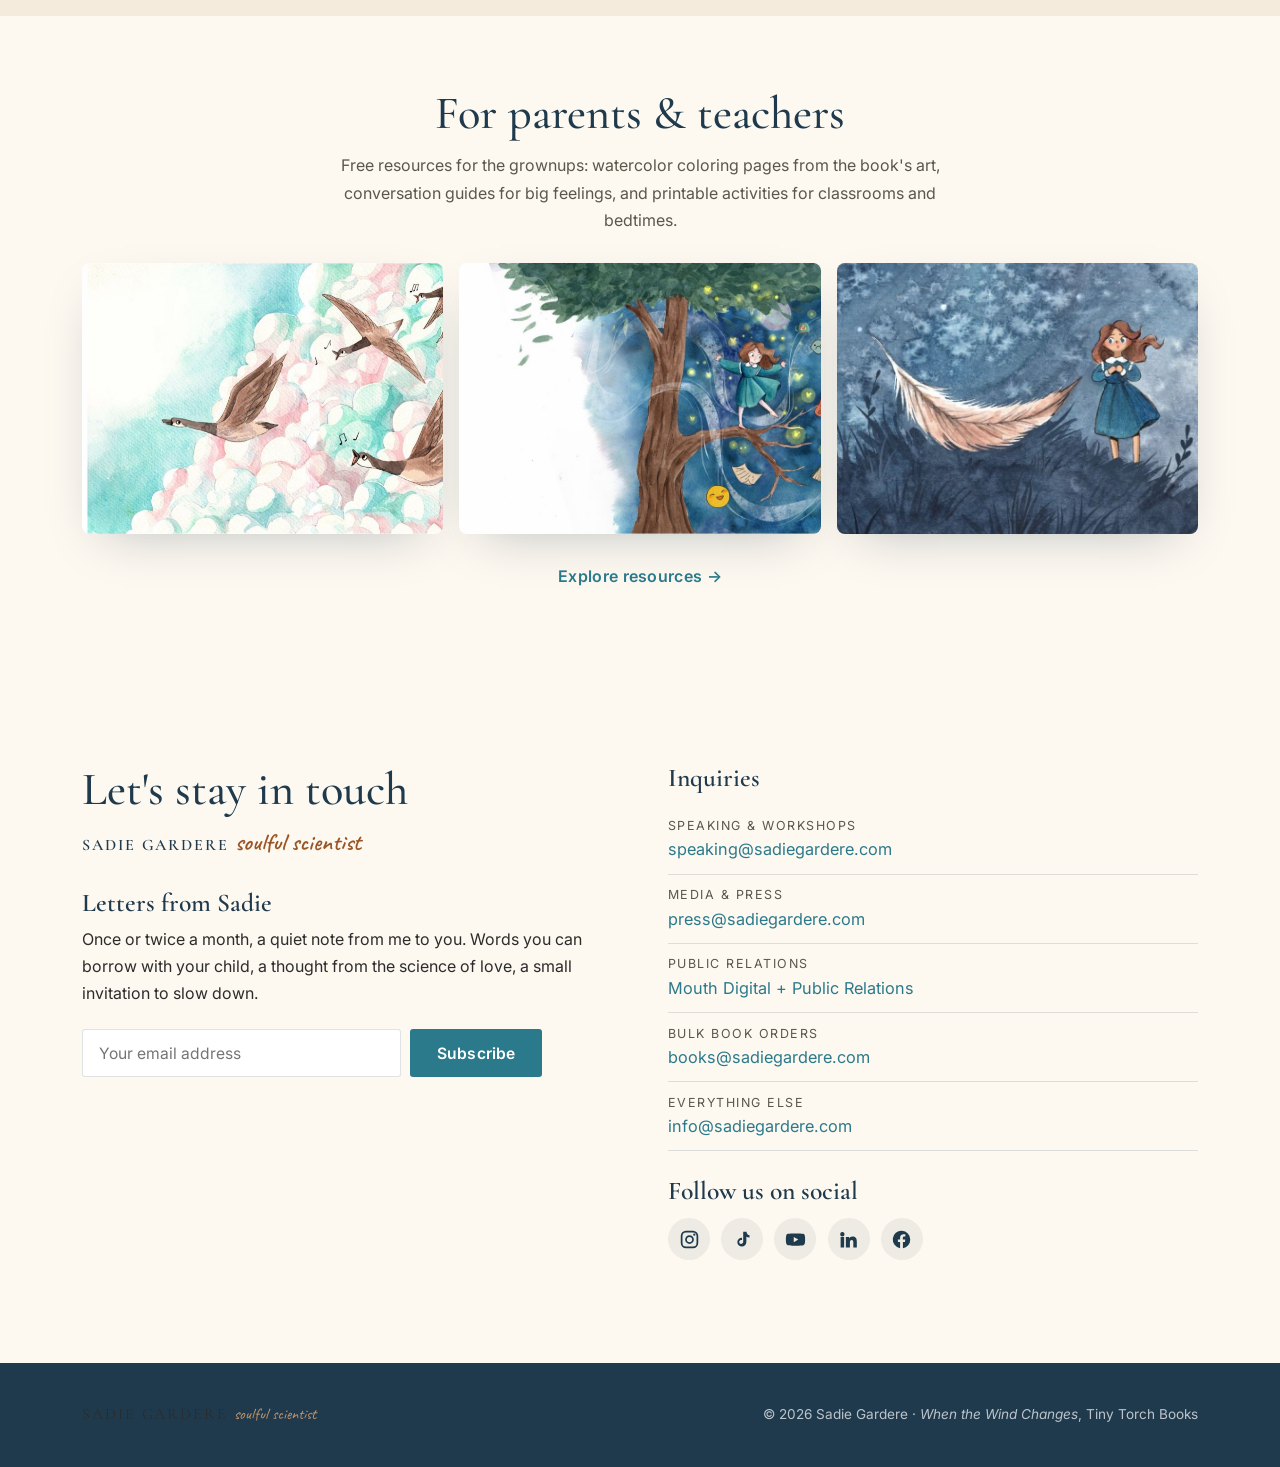
==== commit 842222da: "Remove 'Hoffman Institute graduates and staff' from Speaking 'Who I work with'" ====
--- a/index.html
+++ b/index.html
@@ -166,9 +166,10 @@
       <p>Once or twice a month, a quiet note from me to you. Words you can borrow with your child, a thought from the science of love, a small invitation to slow down. No noise, no funnels. Just a letter.</p>
       <form class="subscribe" data-subscribe>
         <label class="sr-only" for="email-1">Email address</label>
-        <input id="email-1" type="email" name="email" placeholder="Your email address" required>
+        <input id="email-1" type="email" name="email" placeholder="Your email address" autocomplete="email" required>
         <button class="btn" type="submit">Subscribe</button>
       </form>
+      <p class="subscribe-status" data-subscribe-status role="status" aria-live="polite" hidden></p>
       <p class="fineprint">I'll never share your email. Unsubscribe anytime.</p>
     </div>
   </section>
@@ -319,7 +320,7 @@
 
     <div class="container who">
       <h3>Who I work with</h3>
-      <p>Parents and parent communities. Schools, educators, and healthcare teams. Leaders and leadership teams. Hoffman Institute graduates and staff. Couples and families seeking deeper connection. Anyone walking through change.</p>
+      <p>Parents and parent communities. Schools, educators, and healthcare teams. Leaders and leadership teams. Couples and families seeking deeper connection. Anyone walking through change.</p>
     </div>
   </section>
 
@@ -356,9 +357,10 @@
         <p>Once or twice a month, a quiet note from me to you. Words you can borrow with your child, a thought from the science of love, a small invitation to slow down.</p>
         <form class="subscribe" data-subscribe>
           <label class="sr-only" for="email-2">Email address</label>
-          <input id="email-2" type="email" name="email" placeholder="Your email address" required>
+          <input id="email-2" type="email" name="email" placeholder="Your email address" autocomplete="email" required>
           <button class="btn" type="submit">Subscribe</button>
         </form>
+        <p class="subscribe-status" data-subscribe-status role="status" aria-live="polite" hidden></p>
       </div>
 
       <div class="connect-inquiries">
--- a/styles.css
+++ b/styles.css
@@ -219,6 +219,10 @@
 }
 .subscribe input:focus { outline: 2px solid var(--teal); outline-offset: 1px; }
 .connect-letters .subscribe { margin-inline: 0; }
+.subscribe button[disabled] { opacity: .6; cursor: default; }
+.subscribe-status { margin-top: .8rem; font-size: .92rem; font-weight: 600; line-height: 1.4; }
+.subscribe-status.is-success { color: var(--teal-dark); }
+.subscribe-status.is-error { color: #B23A2E; }
 
 /* retailers */
 .retailers { list-style: none; display: flex; flex-wrap: wrap; justify-content: center; gap: .7rem; margin: 1.6rem 0 0; }
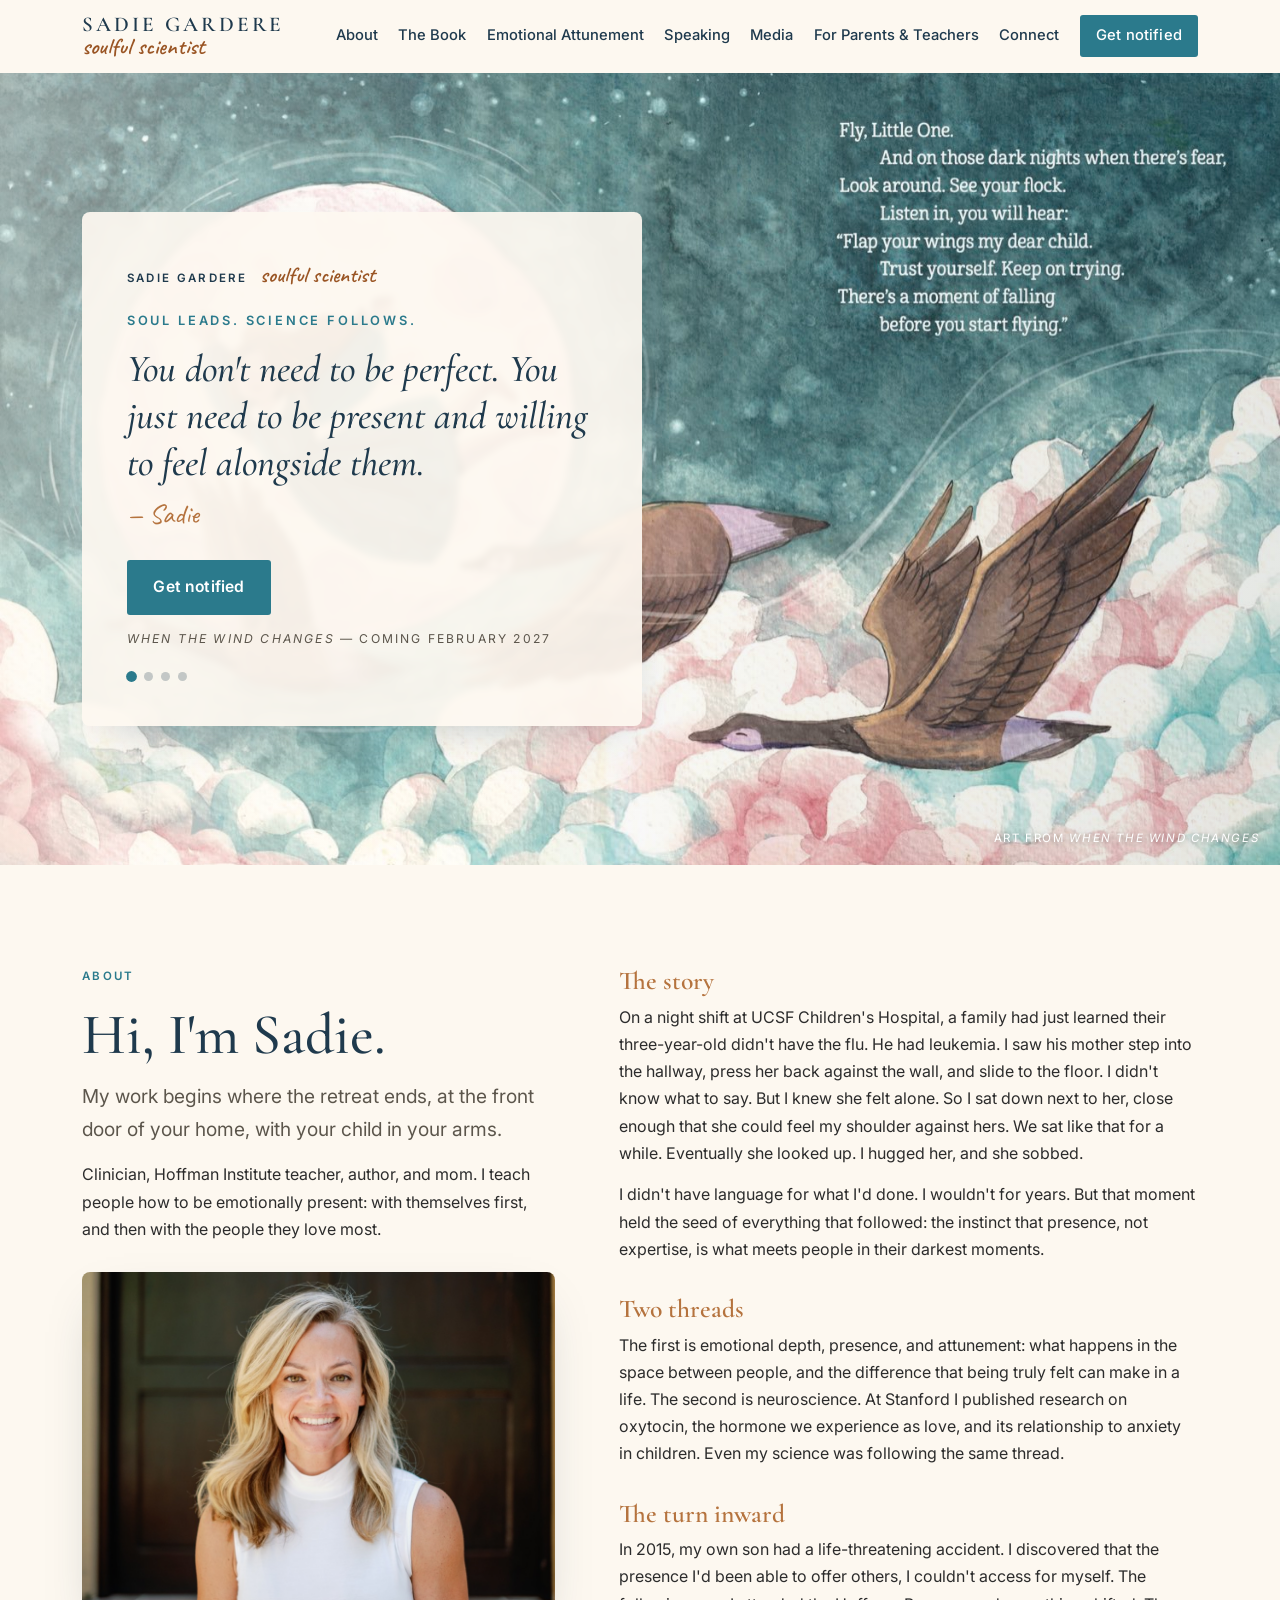
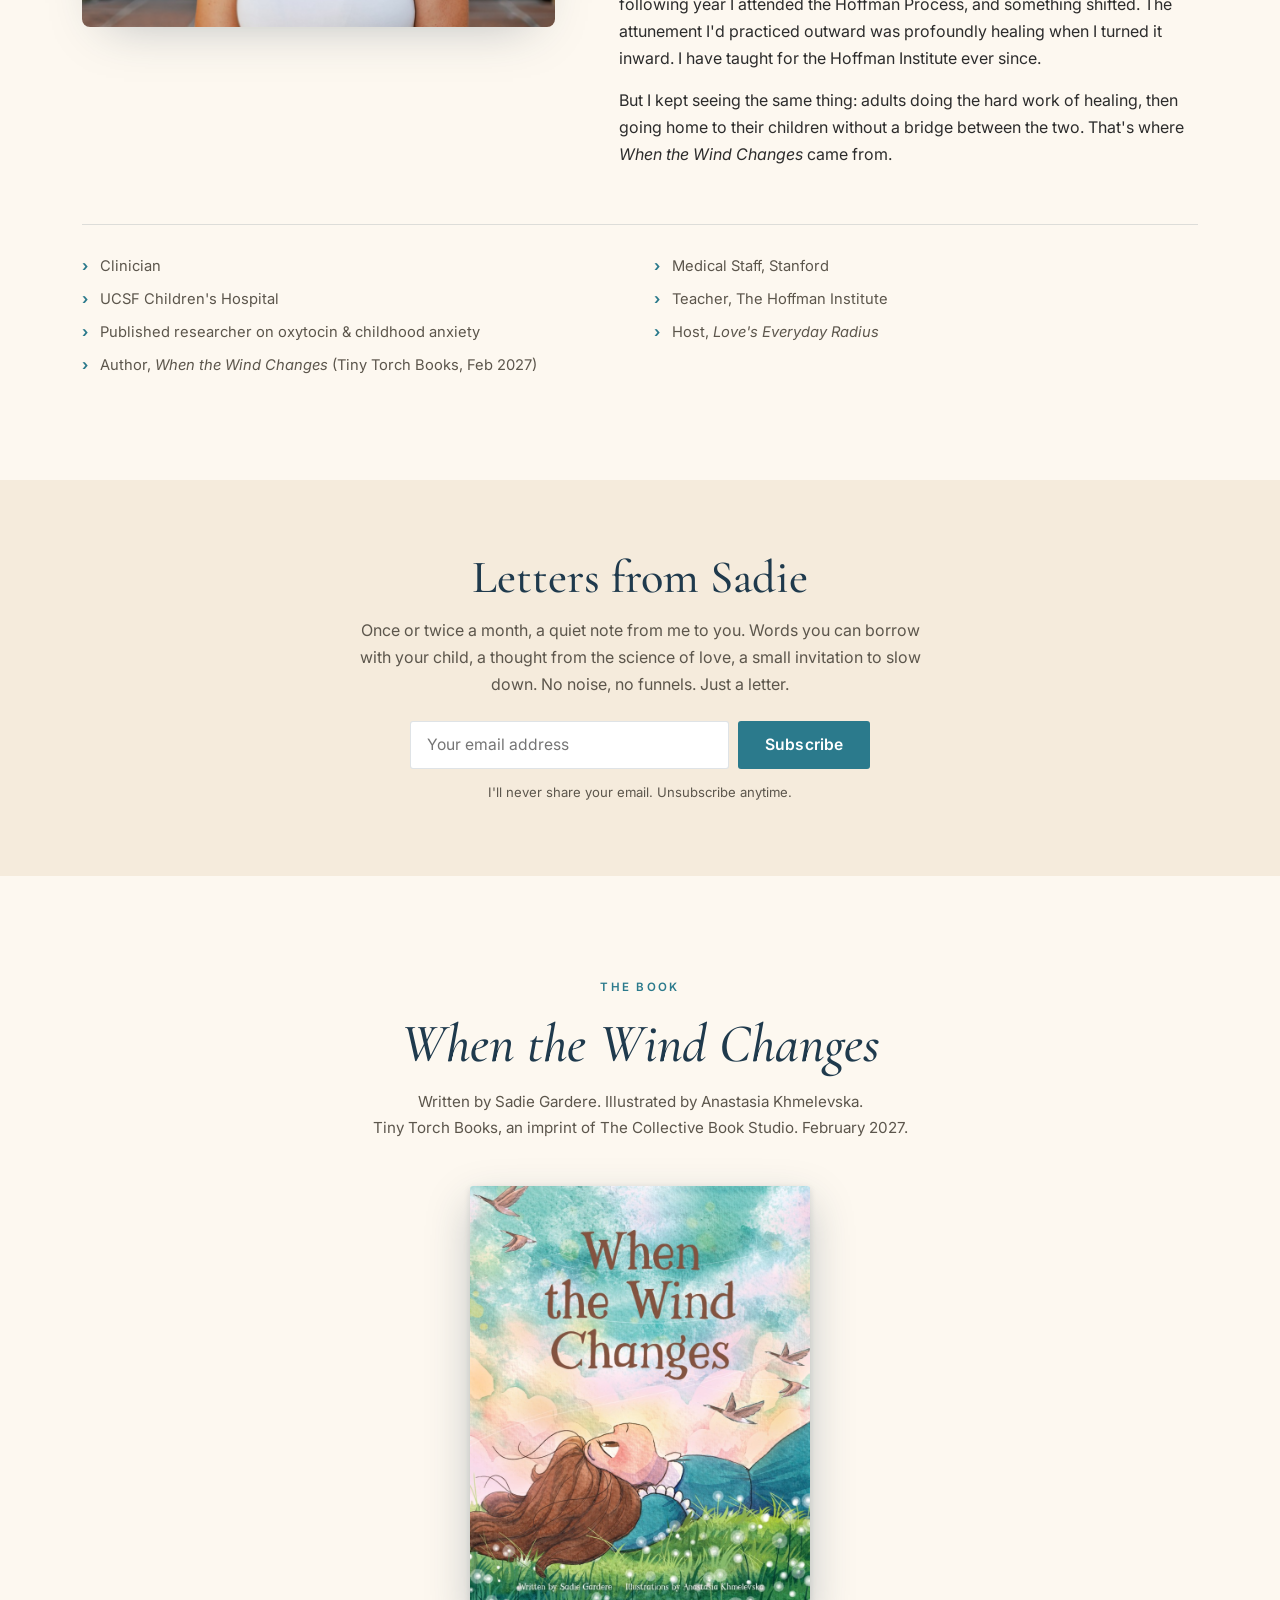
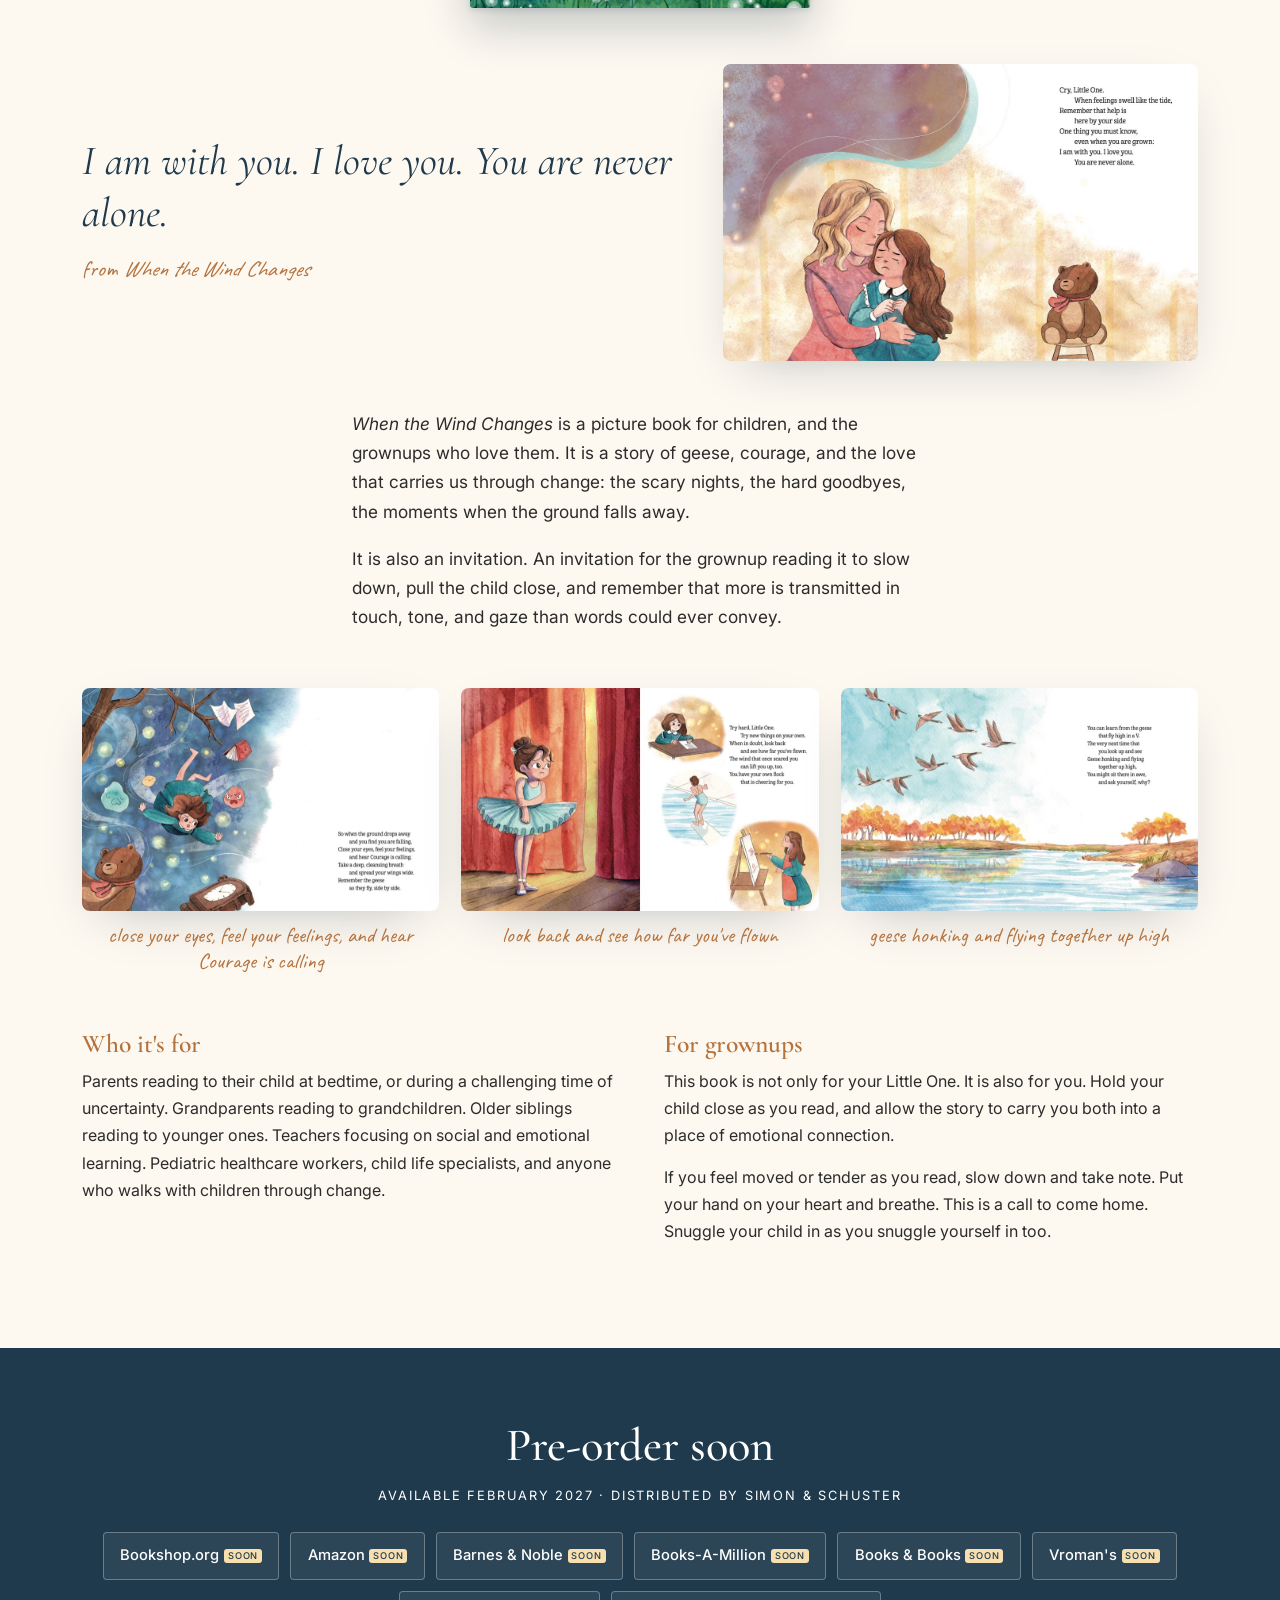
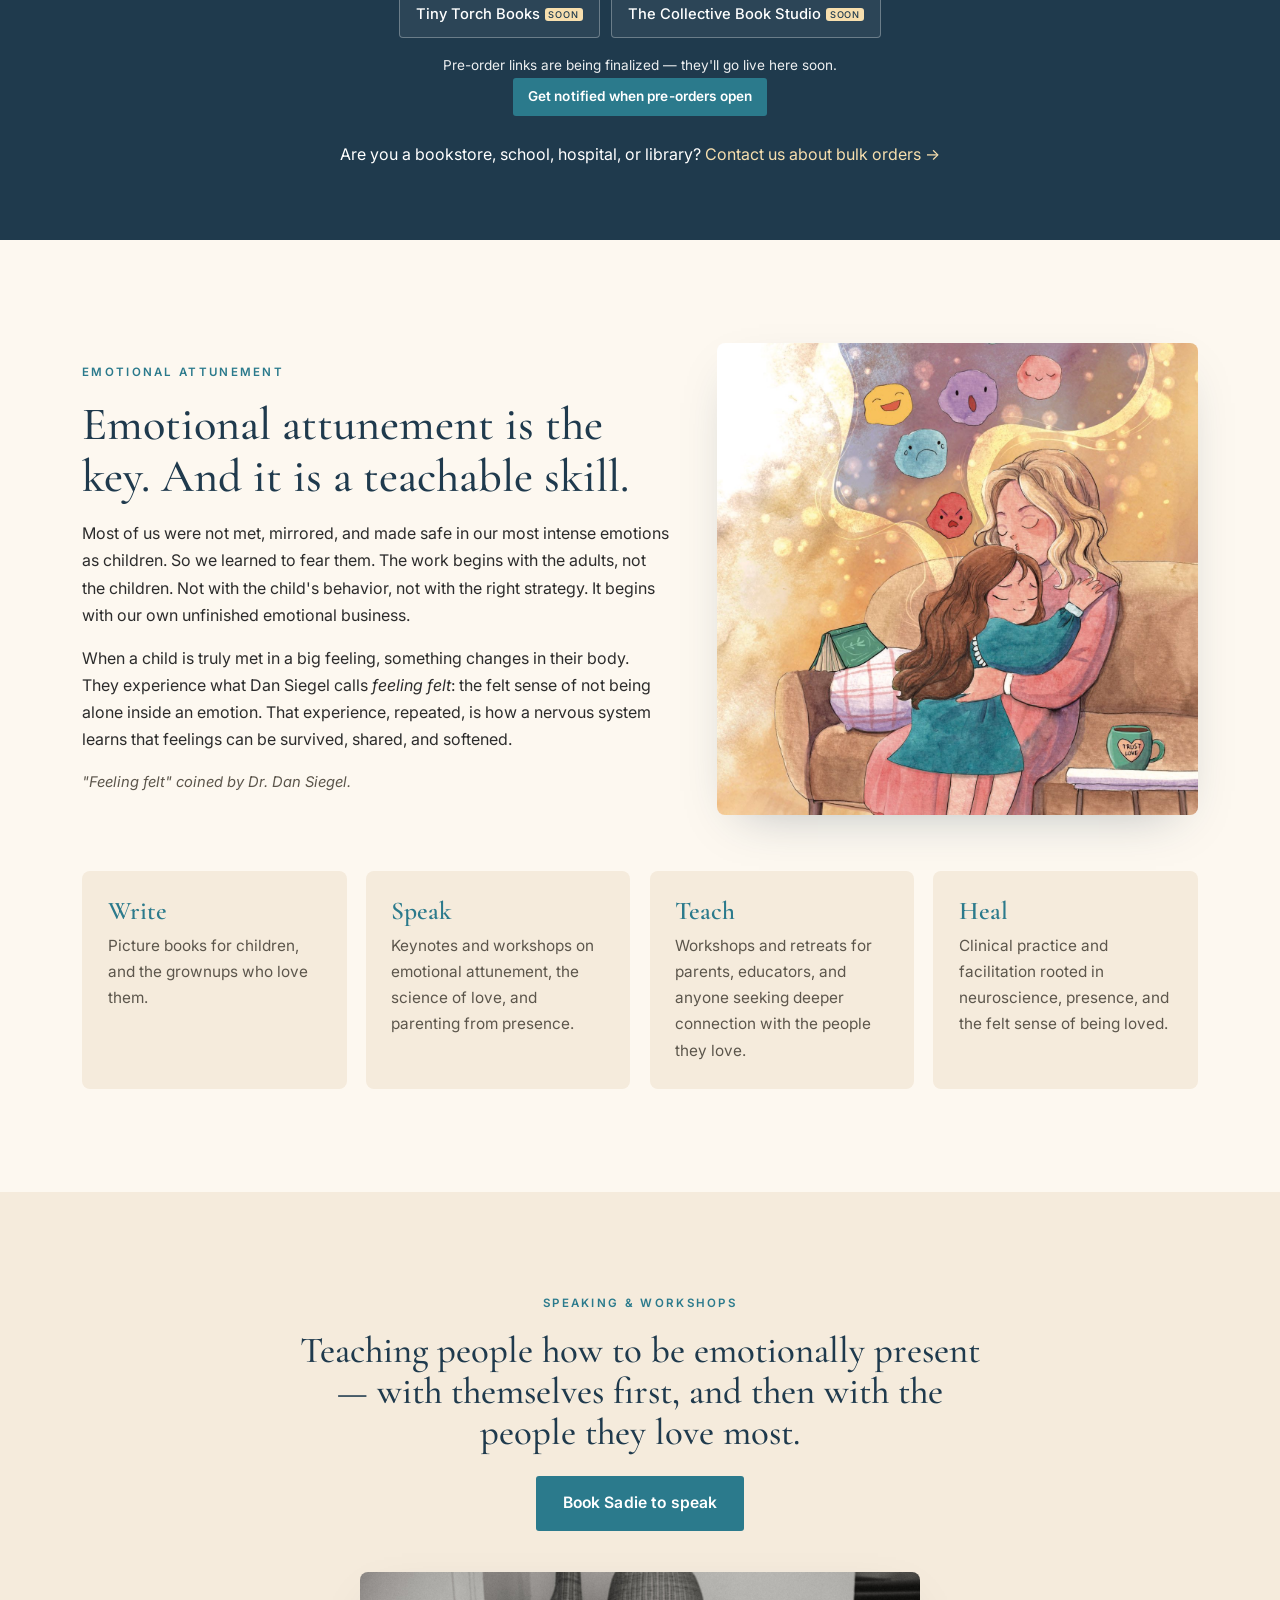
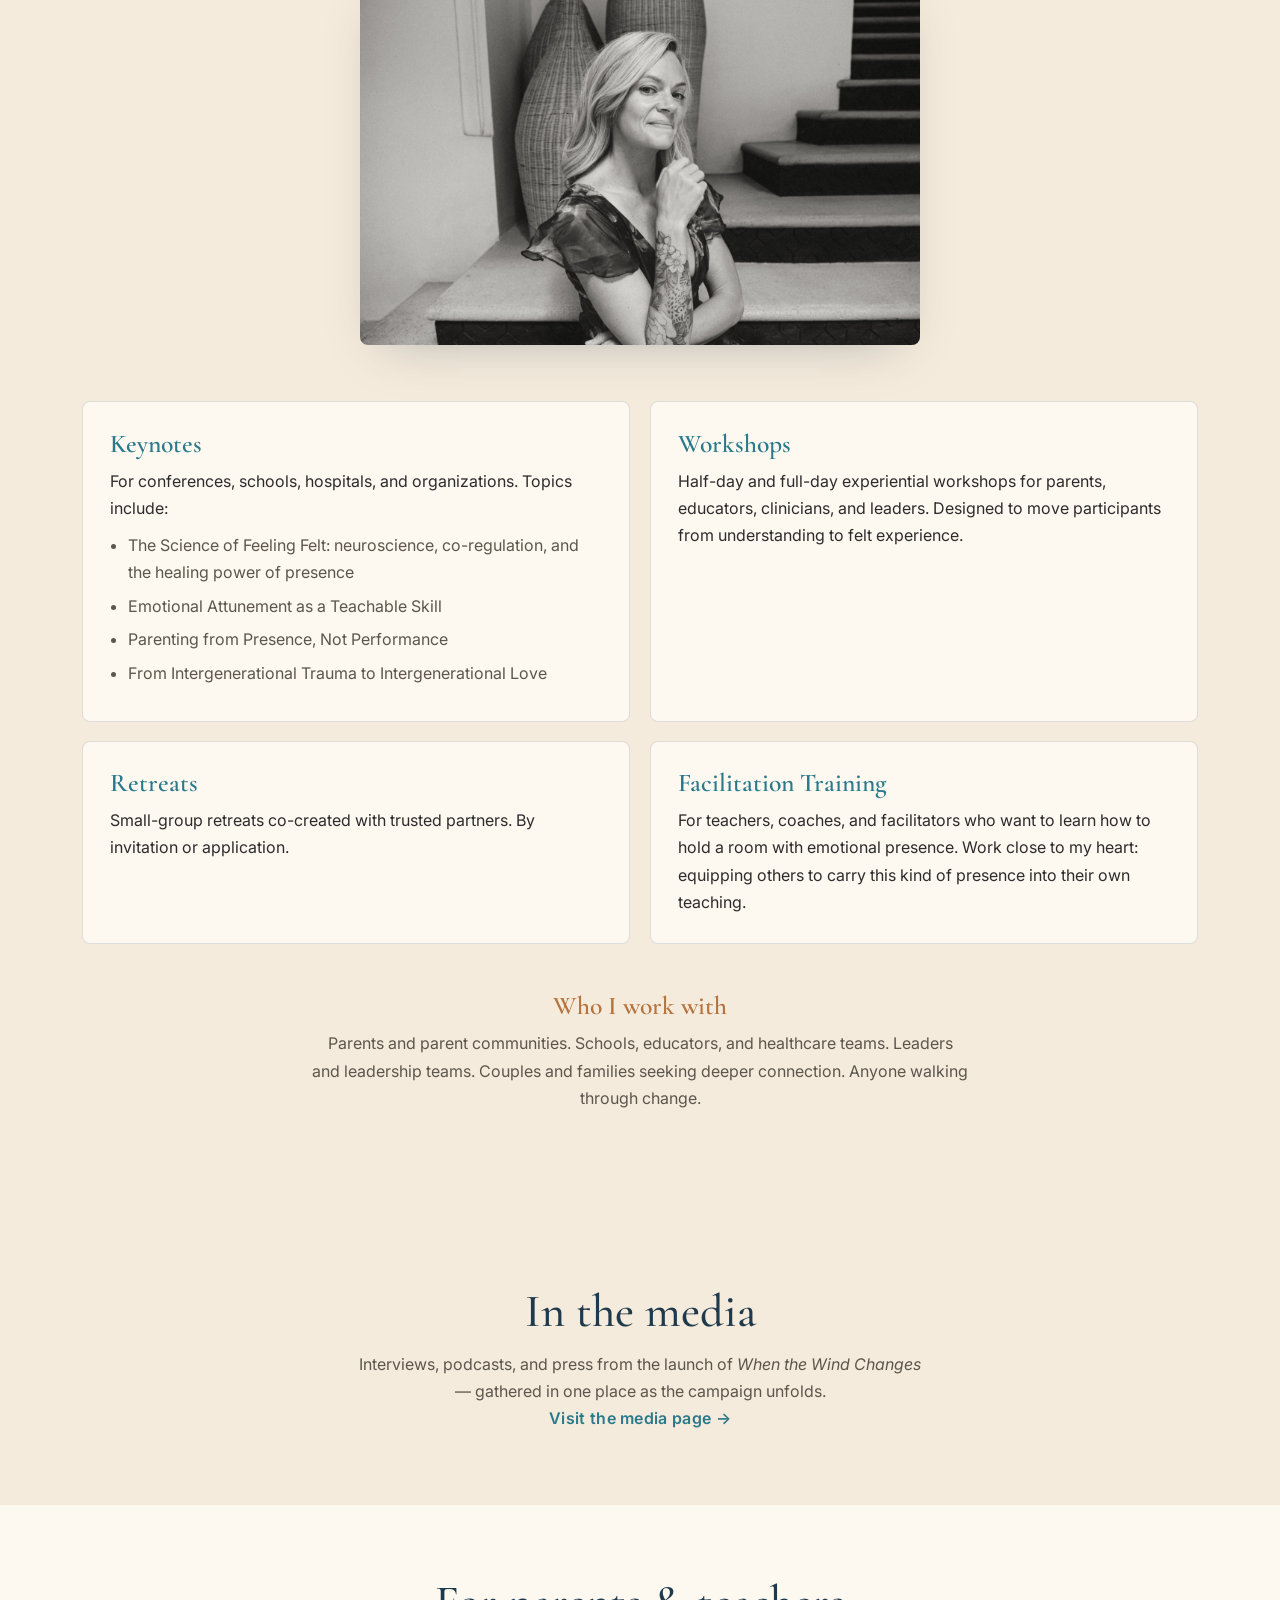
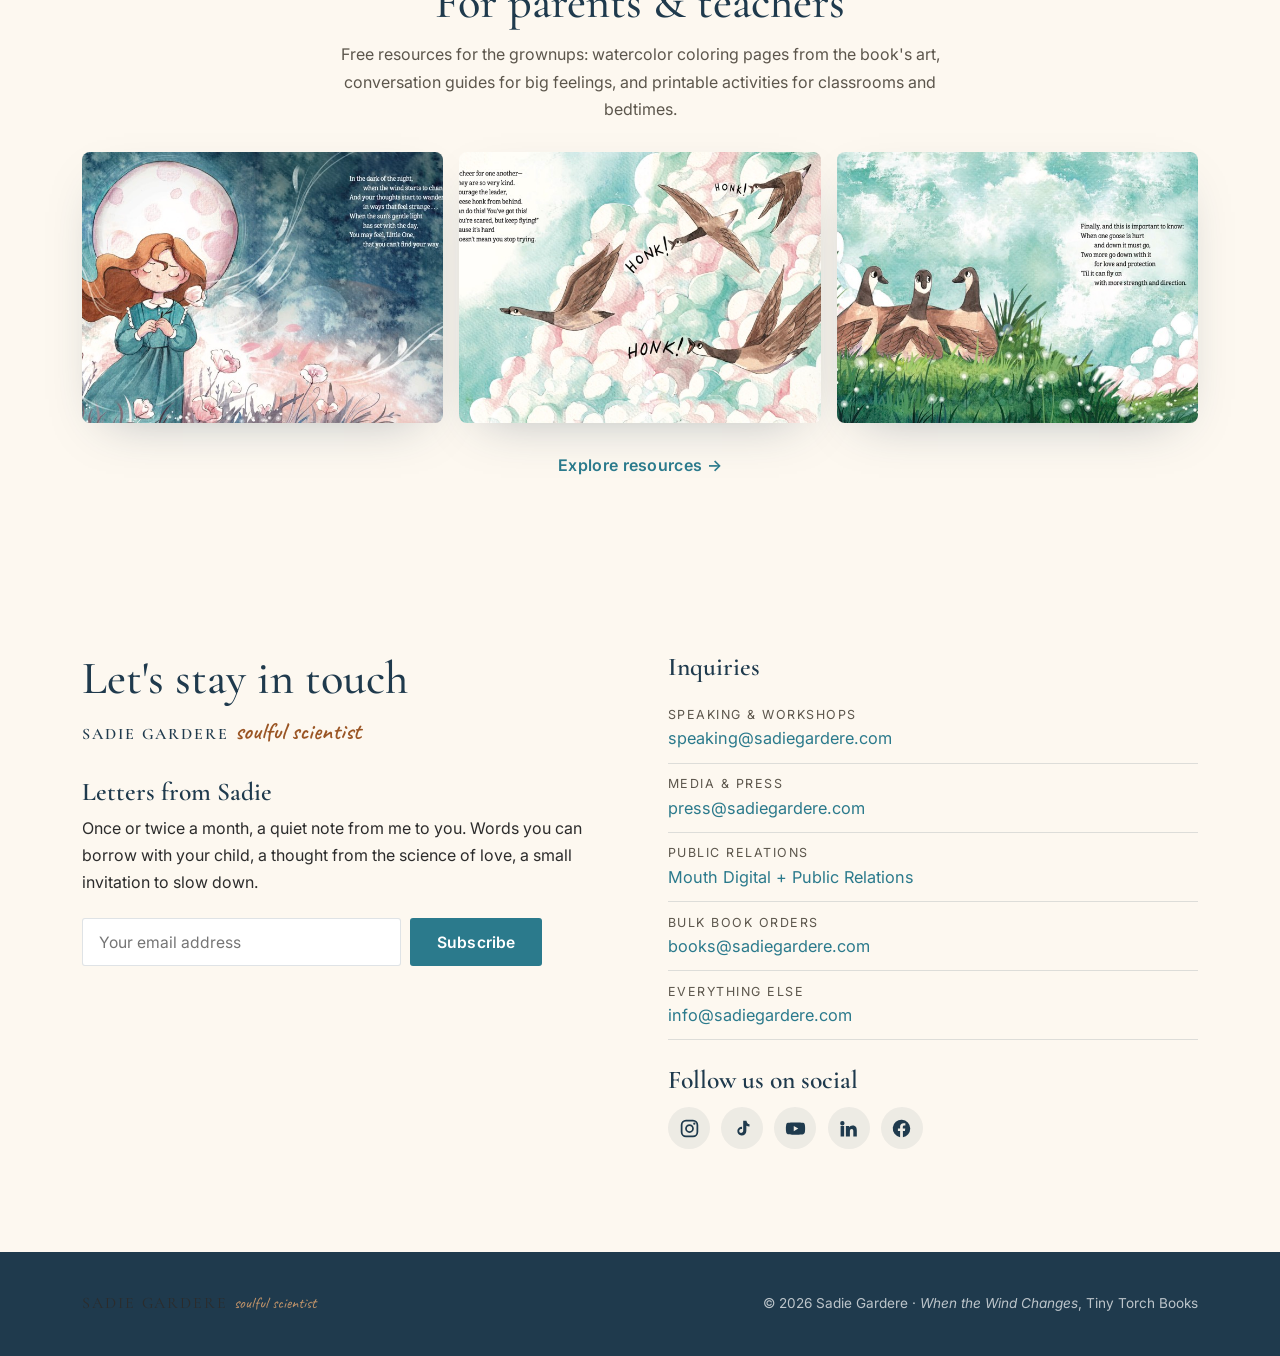
==== commit d6a30aeb: "Swap in final-edition cover and interior art; drop R.A. Smith credit The publisher flagged that the " ====
--- a/index.html
+++ b/index.html
@@ -11,10 +11,10 @@
   <meta property="og:url" content="https://sadiegardere.com/">
   <meta property="og:title" content="Sadie Gardere — soulful scientist">
   <meta property="og:description" content="Author of When the Wind Changes. Teaching emotional attunement — the science of being truly present with the people we love.">
-  <meta property="og:image" content="https://sadiegardere.com/assets/img/heart-geese.jpg">
-  <meta property="og:image:alt" content="Two geese forming a heart beneath the moon, from When the Wind Changes">
+  <meta property="og:image" content="https://sadiegardere.com/assets/img/book/social-card.jpg">
+  <meta property="og:image:alt" content="Cover of When the Wind Changes by Sadie Gardere, a child resting in the grass beneath a watercolor sky as geese fly overhead">
   <meta name="twitter:card" content="summary_large_image">
-  <meta name="twitter:image" content="https://sadiegardere.com/assets/img/heart-geese.jpg">
+  <meta name="twitter:image" content="https://sadiegardere.com/assets/img/book/social-card.jpg">
 
   <!-- Fonts -->
   <link rel="preconnect" href="https://fonts.googleapis.com">
@@ -41,7 +41,7 @@
         "@type": "Book",
         "name": "When the Wind Changes",
         "author": { "@type": "Person", "name": "Sadie Gardere" },
-        "illustrator": ["Anastasia Khmelevska", "R.A. Smith"],
+        "illustrator": ["Anastasia Khmelevska"],
         "publisher": "Tiny Torch Books, an imprint of The Collective Book Studio",
         "datePublished": "2027-02",
         "inLanguage": "en",
@@ -84,10 +84,10 @@
   <section class="hero" id="home" aria-label="Introduction">
     <h1 class="sr-only">Sadie Gardere — soulful scientist, author of the picture book When the Wind Changes</h1>
     <div class="hero-slides" aria-hidden="true">
-      <div class="hero-slide is-active" style="background-image:url('assets/img/moon-flight.jpg')"></div>
-      <div class="hero-slide" style="background-image:url('assets/img/mother-child.jpg')"></div>
-      <div class="hero-slide" style="background-image:url('assets/img/hilltop-sunrise.jpg')"></div>
-      <div class="hero-slide" style="background-image:url('assets/img/geese-water.jpg')"></div>
+      <div class="hero-slide is-active" style="background-image:url('assets/img/book/hero-moon-flight.jpg'); background-position:left center"></div>
+      <div class="hero-slide" style="background-image:url('assets/img/book/hero-mother-child.jpg'); background-position:right center"></div>
+      <div class="hero-slide" style="background-image:url('assets/img/book/hero-hilltop.jpg'); background-position:right center"></div>
+      <div class="hero-slide" style="background-image:url('assets/img/book/hero-geese-sky.jpg')"></div>
     </div>
     <span class="hero-artnote">Art from <em>When the Wind Changes</em></span>
 
@@ -179,19 +179,21 @@
     <div class="container center book-head">
       <p class="eyebrow">The Book</p>
       <h2 class="book-title">When the Wind Changes</h2>
-      <p class="credits">Written by Sadie Gardere. Illustrated by Anastasia Khmelevska and R.A. Smith.<br>Tiny Torch Books, an imprint of The Collective Book Studio. February 2027.</p>
+      <p class="credits">Written by Sadie Gardere. Illustrated by Anastasia Khmelevska.<br>Tiny Torch Books, an imprint of The Collective Book Studio. February 2027.</p>
     </div>
 
     <div class="container">
-      <img class="book-hero-art" src="assets/img/hey-little-one.jpg" alt="Watercolor of a child looking up at the moon over soft clouds, from When the Wind Changes" loading="lazy">
+      <figure class="book-cover">
+        <img src="assets/img/book/cover.jpg" width="805" height="1000" alt="Cover of When the Wind Changes by Sadie Gardere: a child lying in the grass, looking up at a wide watercolor sky as geese fly overhead" loading="lazy">
+      </figure>
     </div>
 
     <div class="container book-quote-row">
       <figure class="book-quote">
         <blockquote>I am with you. I love you. You are never alone.</blockquote>
-        <figcaption>from the opening pages</figcaption>
+        <figcaption>from <em>When the Wind Changes</em></figcaption>
       </figure>
-      <img class="book-quote-art" src="assets/img/heart-geese.jpg" alt="Two geese forming a heart beneath the moon" loading="lazy">
+      <img class="book-quote-art" src="assets/img/book/never-alone.jpg" alt="A mother holding her daughter close as she cries, a teddy bear waiting on a stool nearby" loading="lazy">
     </div>
 
     <div class="container book-synopsis prose">
@@ -201,16 +203,16 @@
 
     <div class="container verse-strip">
       <figure class="verse">
-        <img src="assets/img/courage-calling.jpg" alt="Child floating among fireflies and a gentle bear" loading="lazy">
-        <figcaption>close your eyes, go inside — courage is calling</figcaption>
+        <img src="assets/img/book/courage-calling.jpg" alt="A child drifting through a deep blue night among falling books, a teddy bear and a lantern" loading="lazy">
+        <figcaption>close your eyes, feel your feelings, and hear Courage is calling</figcaption>
       </figure>
       <figure class="verse">
-        <img src="assets/img/look-back-grown.jpg" alt="Young dancer on a stage" loading="lazy">
-        <figcaption>look back and see how you've grown</figcaption>
+        <img src="assets/img/book/how-far-youve-flown.jpg" alt="A young dancer stepping onto a stage, with small scenes of her writing, diving and painting" loading="lazy">
+        <figcaption>look back and see how far you've flown</figcaption>
       </figure>
       <figure class="verse">
-        <img src="assets/img/flying-v.jpg" alt="Geese flying in a V over an autumn river" loading="lazy">
-        <figcaption>like a giant flying V, way up in the sky</figcaption>
+        <img src="assets/img/book/flying-v.jpg" alt="Geese flying in a V above an autumn river lined with golden trees" loading="lazy">
+        <figcaption>geese honking and flying together up high</figcaption>
       </figure>
     </div>
 
@@ -258,7 +260,7 @@
         <p>When a child is truly met in a big feeling, something changes in their body. They experience what Dan Siegel calls <em>feeling felt</em>: the felt sense of not being alone inside an emotion. That experience, repeated, is how a nervous system learns that feelings can be survived, shared, and softened.</p>
         <p class="attribution">"Feeling felt" coined by Dr. Dan Siegel.</p>
       </div>
-      <img class="attune-art" src="assets/img/mother-child.jpg" alt="A parent and child holding each other close, emotions drifting up like soft clouds" loading="lazy">
+      <img class="attune-art" src="assets/img/book/hero-mother-child.jpg" alt="A parent and child holding each other close on a sofa, big feelings drifting above them like coloured clouds" loading="lazy">
     </div>
 
     <div class="container pillars">
@@ -339,9 +341,9 @@
       <h2>For parents &amp; teachers</h2>
       <p class="band-narrow-text">Free resources for the grownups: watercolor coloring pages from the book's art, conversation guides for big feelings, and printable activities for classrooms and bedtimes.</p>
       <div class="resource-thumbs">
-        <img src="assets/img/geese-clouds.jpg" alt="Geese drifting through soft clouds" loading="lazy">
-        <img src="assets/img/tree-swing.jpg" alt="A child on a swing beneath a great tree" loading="lazy">
-        <img src="assets/img/feather-night.jpg" alt="A child and a floating feather in a moonlit meadow" loading="lazy">
+        <img src="assets/img/book/thumb-moon.jpg" alt="A child standing beneath a great full moon on a starry night" loading="lazy">
+        <img src="assets/img/book/thumb-honk.jpg" alt="Geese calling to one another as they fly through pink and white clouds" loading="lazy">
+        <img src="assets/img/book/thumb-geese-grass.jpg" alt="Three geese resting together in the grass" loading="lazy">
       </div>
       <p><button type="button" class="textlink soon-link" data-soon-link>Explore resources →</button></p>
     </div>
--- a/styles.css
+++ b/styles.css
@@ -142,7 +142,7 @@
   pointer-events: none;
 }
 .hero-artnote {
-  position: absolute; top: 1.1rem; right: 1.3rem; z-index: 3;
+  position: absolute; bottom: 1rem; right: 1.3rem; z-index: 3;
   font-size: .72rem; letter-spacing: .14em; text-transform: uppercase;
   color: #fff; text-shadow: 0 1px 6px rgba(0,0,0,.4);
 }
@@ -241,7 +241,8 @@
 .book-head { max-width: 720px; margin-inline: auto; }
 .book-title { font-style: italic; font-size: clamp(2.2rem,5vw,3.4rem); margin:.3rem 0 .9rem; }
 .credits { color: var(--taupe); font-size: .95rem; }
-.book-hero-art { width: 100%; border-radius: var(--radius); box-shadow: var(--shadow); margin-top: clamp(1.5rem,4vw,2.5rem); }
+.book-cover { margin: clamp(1.8rem,4vw,2.8rem) auto 0; width: min(340px, 78%); }
+.book-cover img { display: block; width: 100%; height: auto; border-radius: 3px; box-shadow: 0 18px 44px rgba(31,58,77,.26), 0 2px 6px rgba(31,58,77,.14); }
 
 .book-quote-row { display: grid; grid-template-columns: 1fr; gap: 1.5rem; align-items: center; margin-top: clamp(2rem,5vw,3.5rem); }
 .book-quote blockquote { font-family: var(--serif); font-style: italic; font-size: clamp(1.7rem,3.6vw,2.6rem); color: var(--navy); line-height: 1.25; }
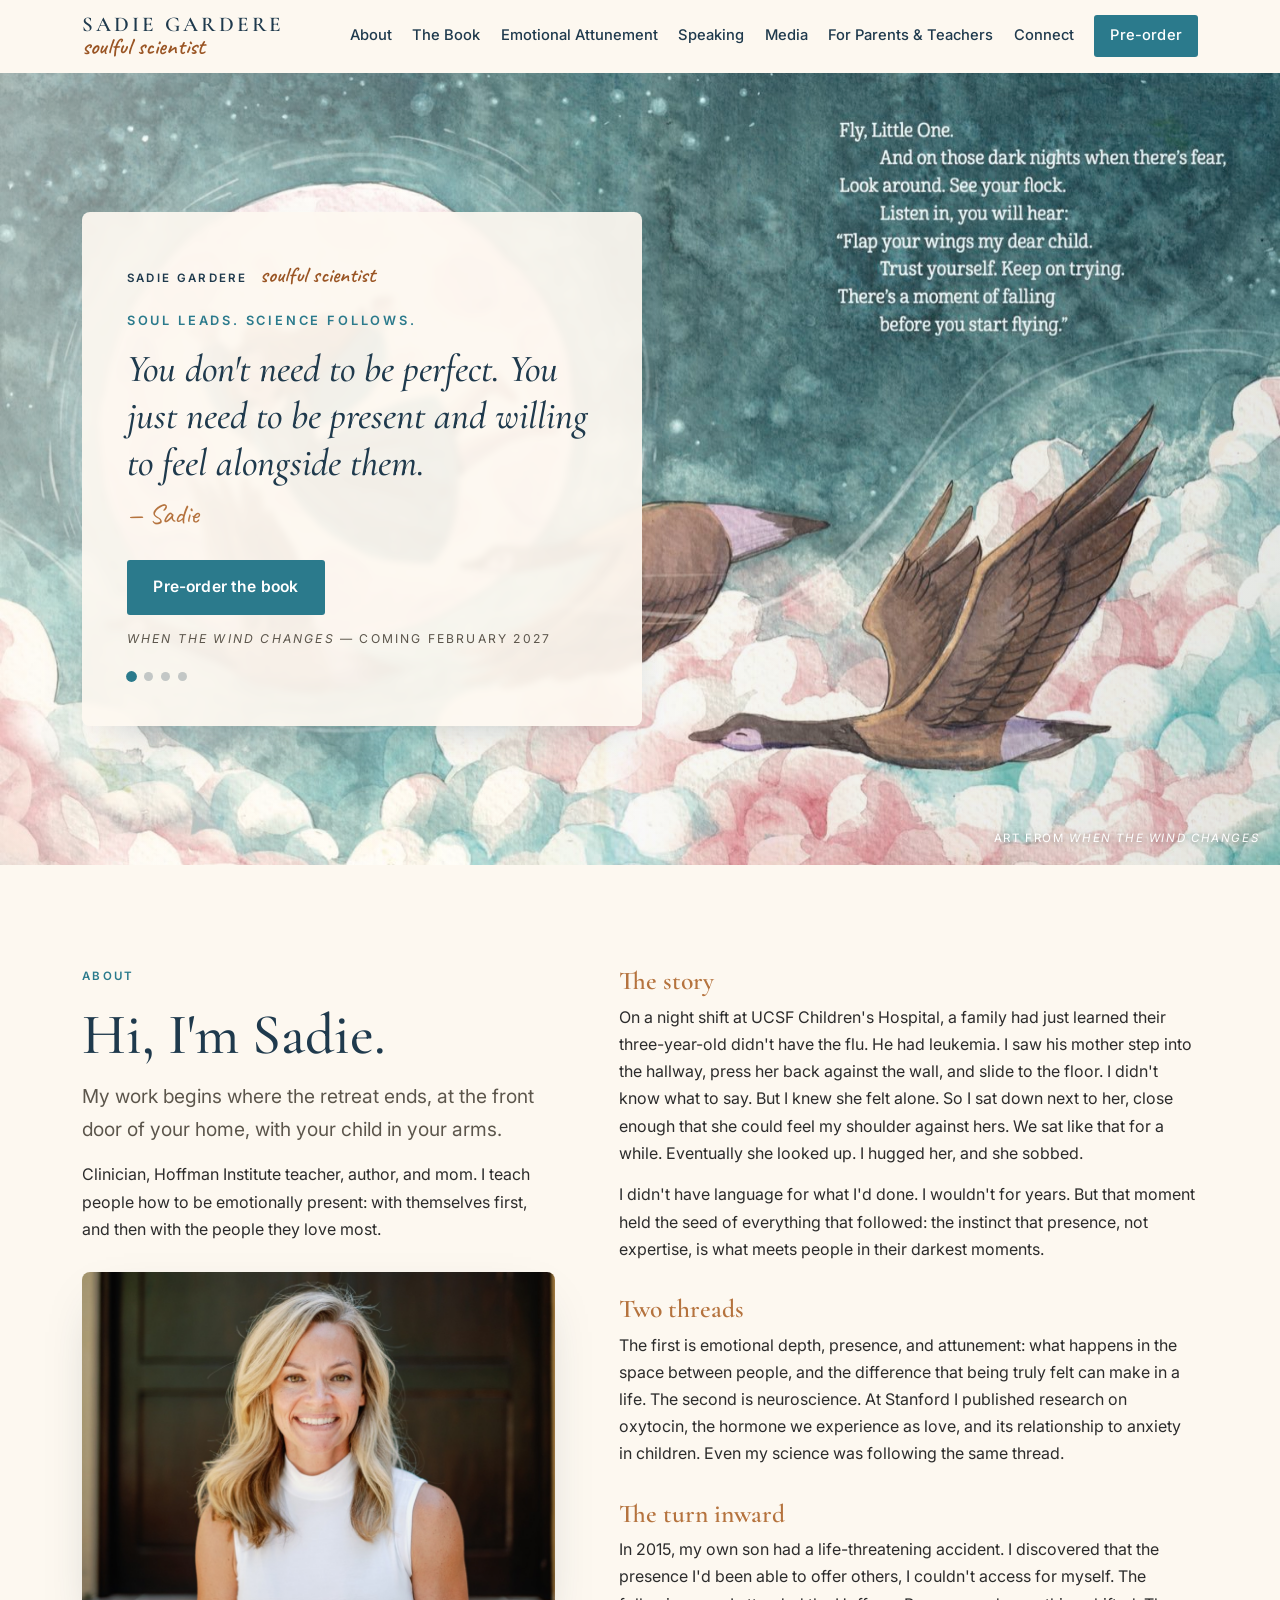
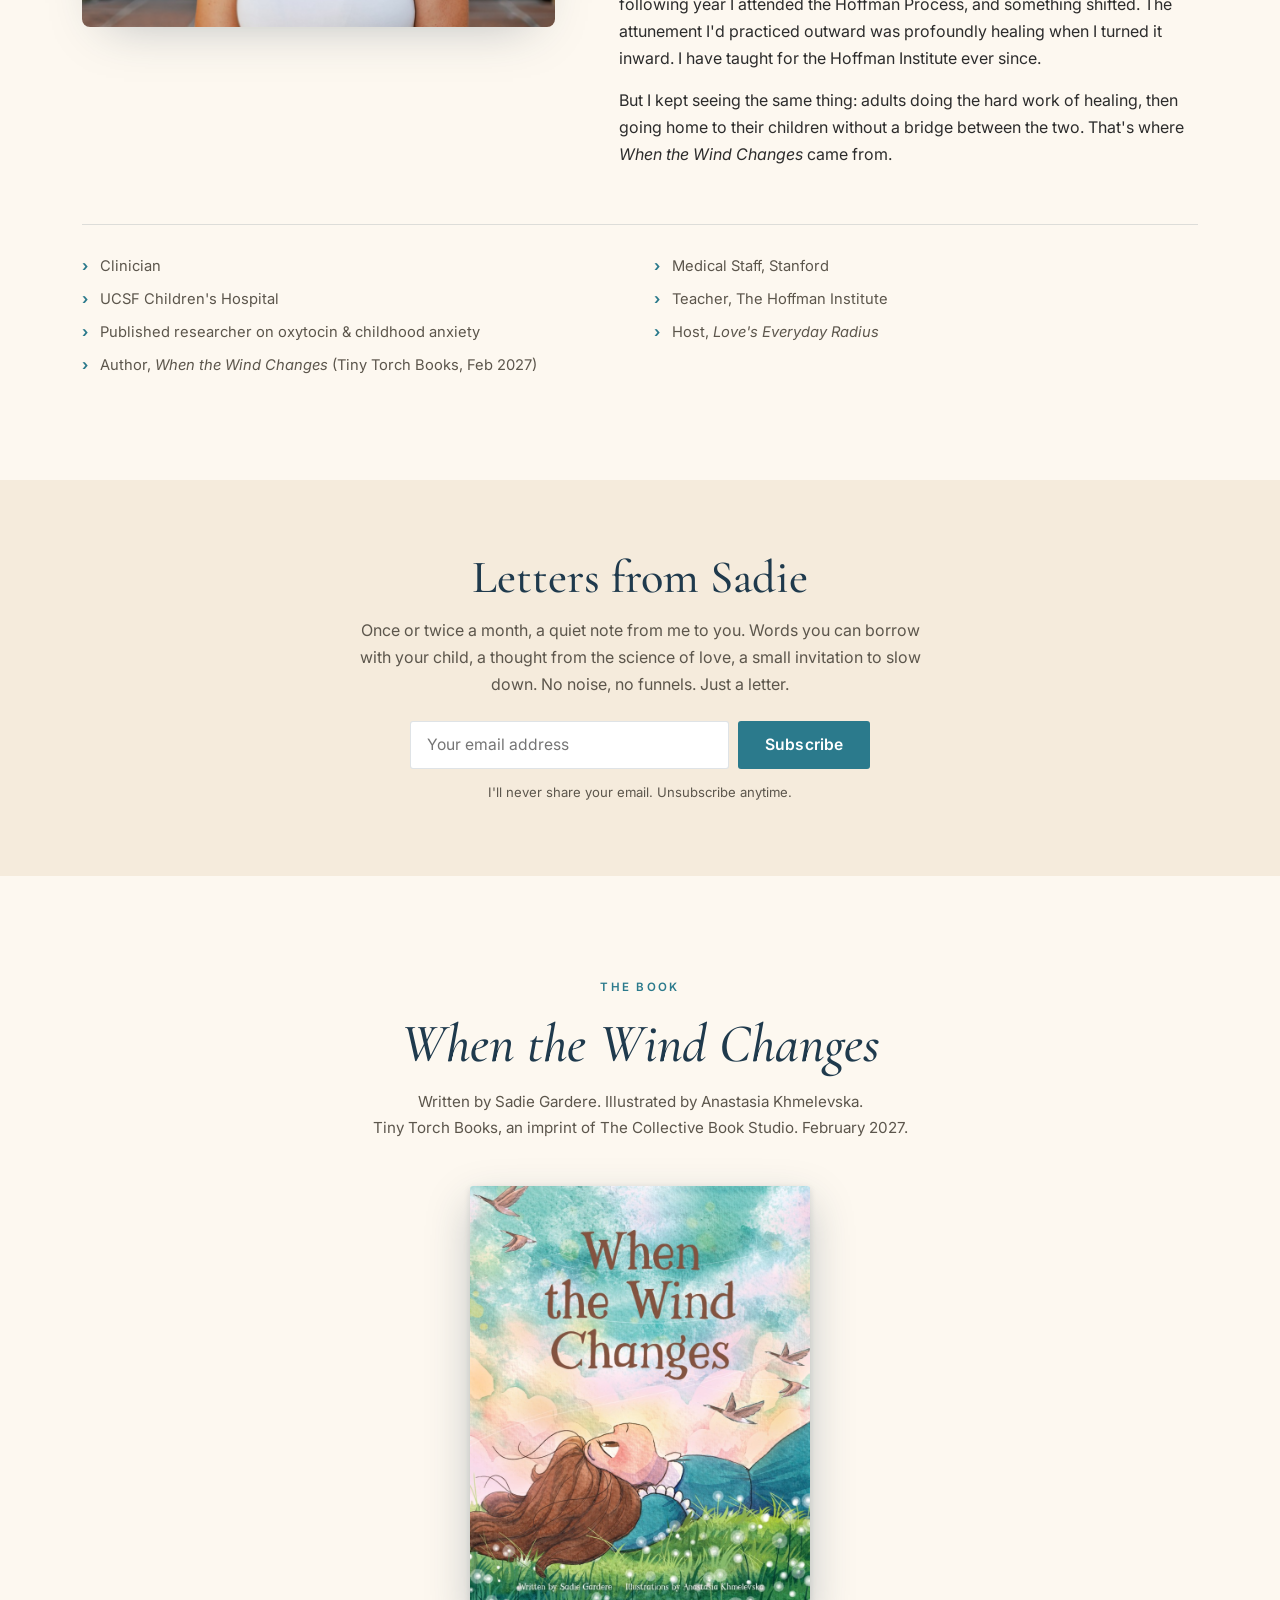
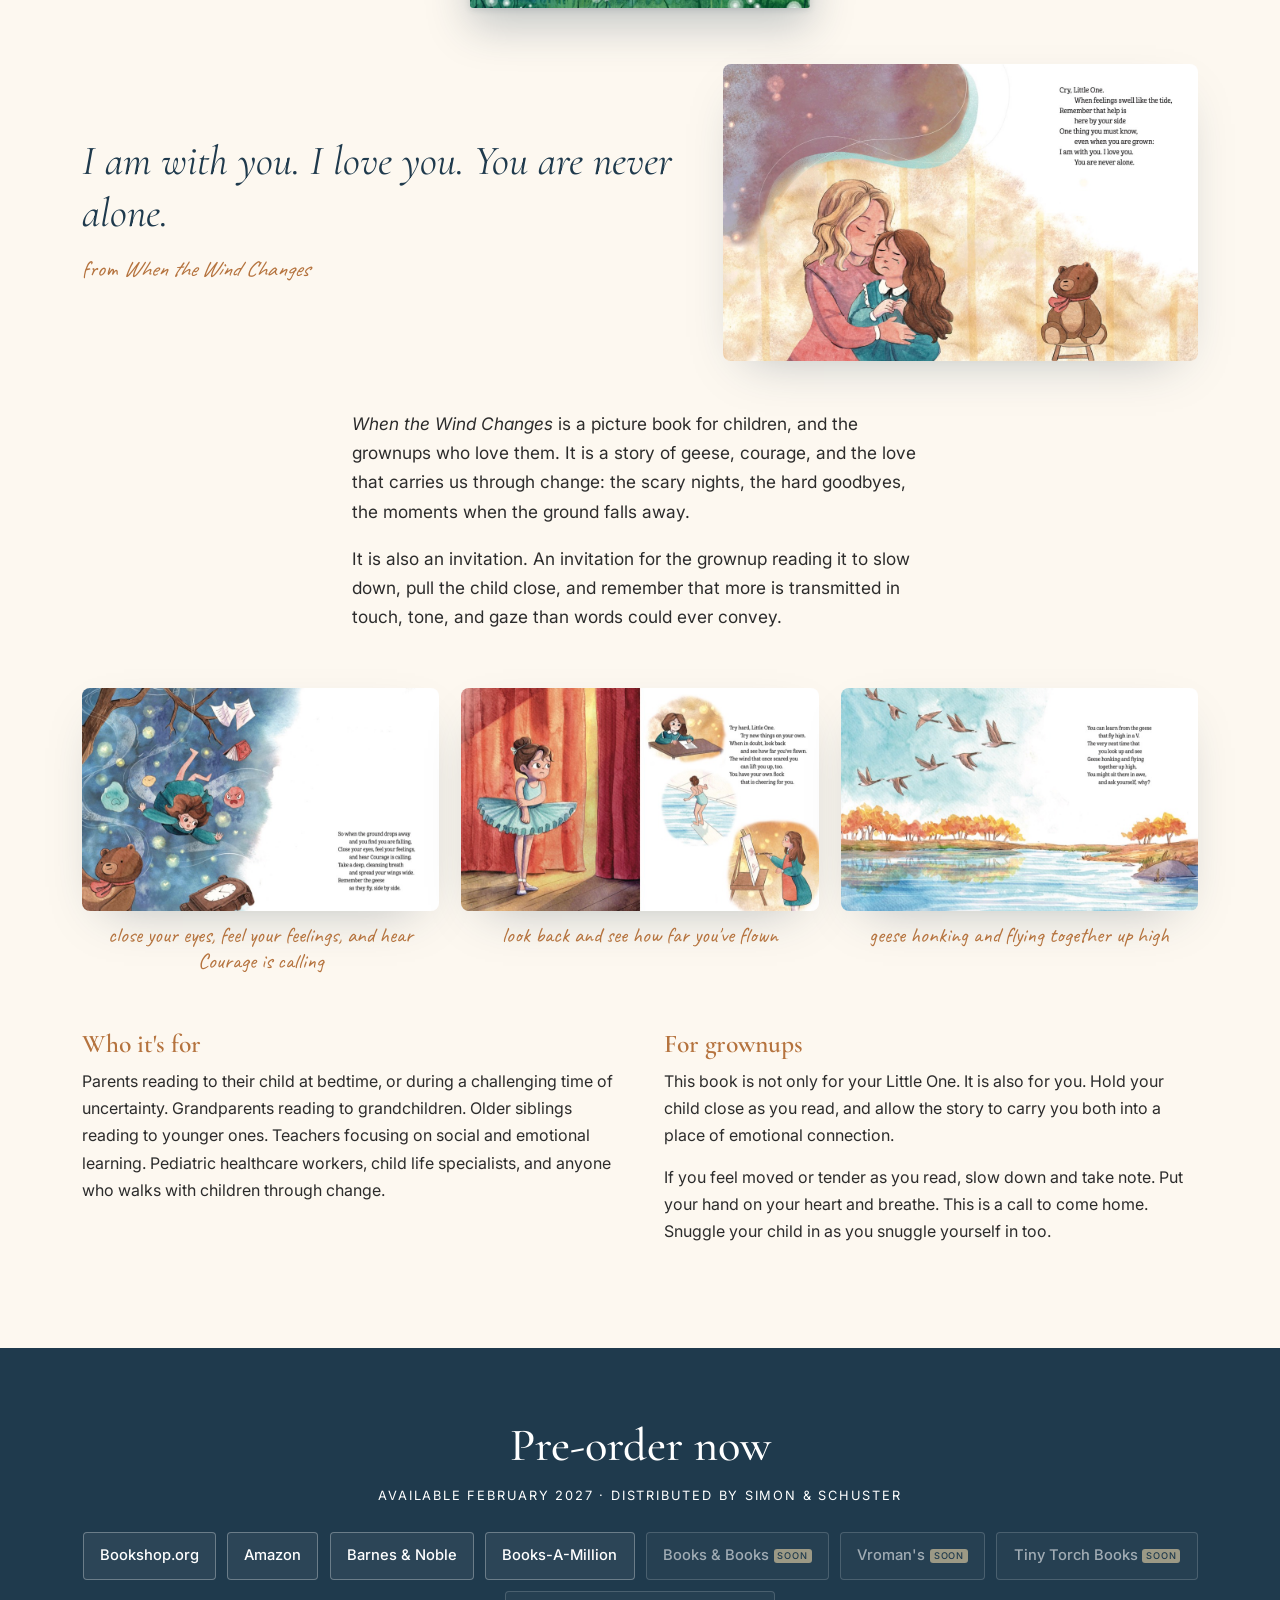
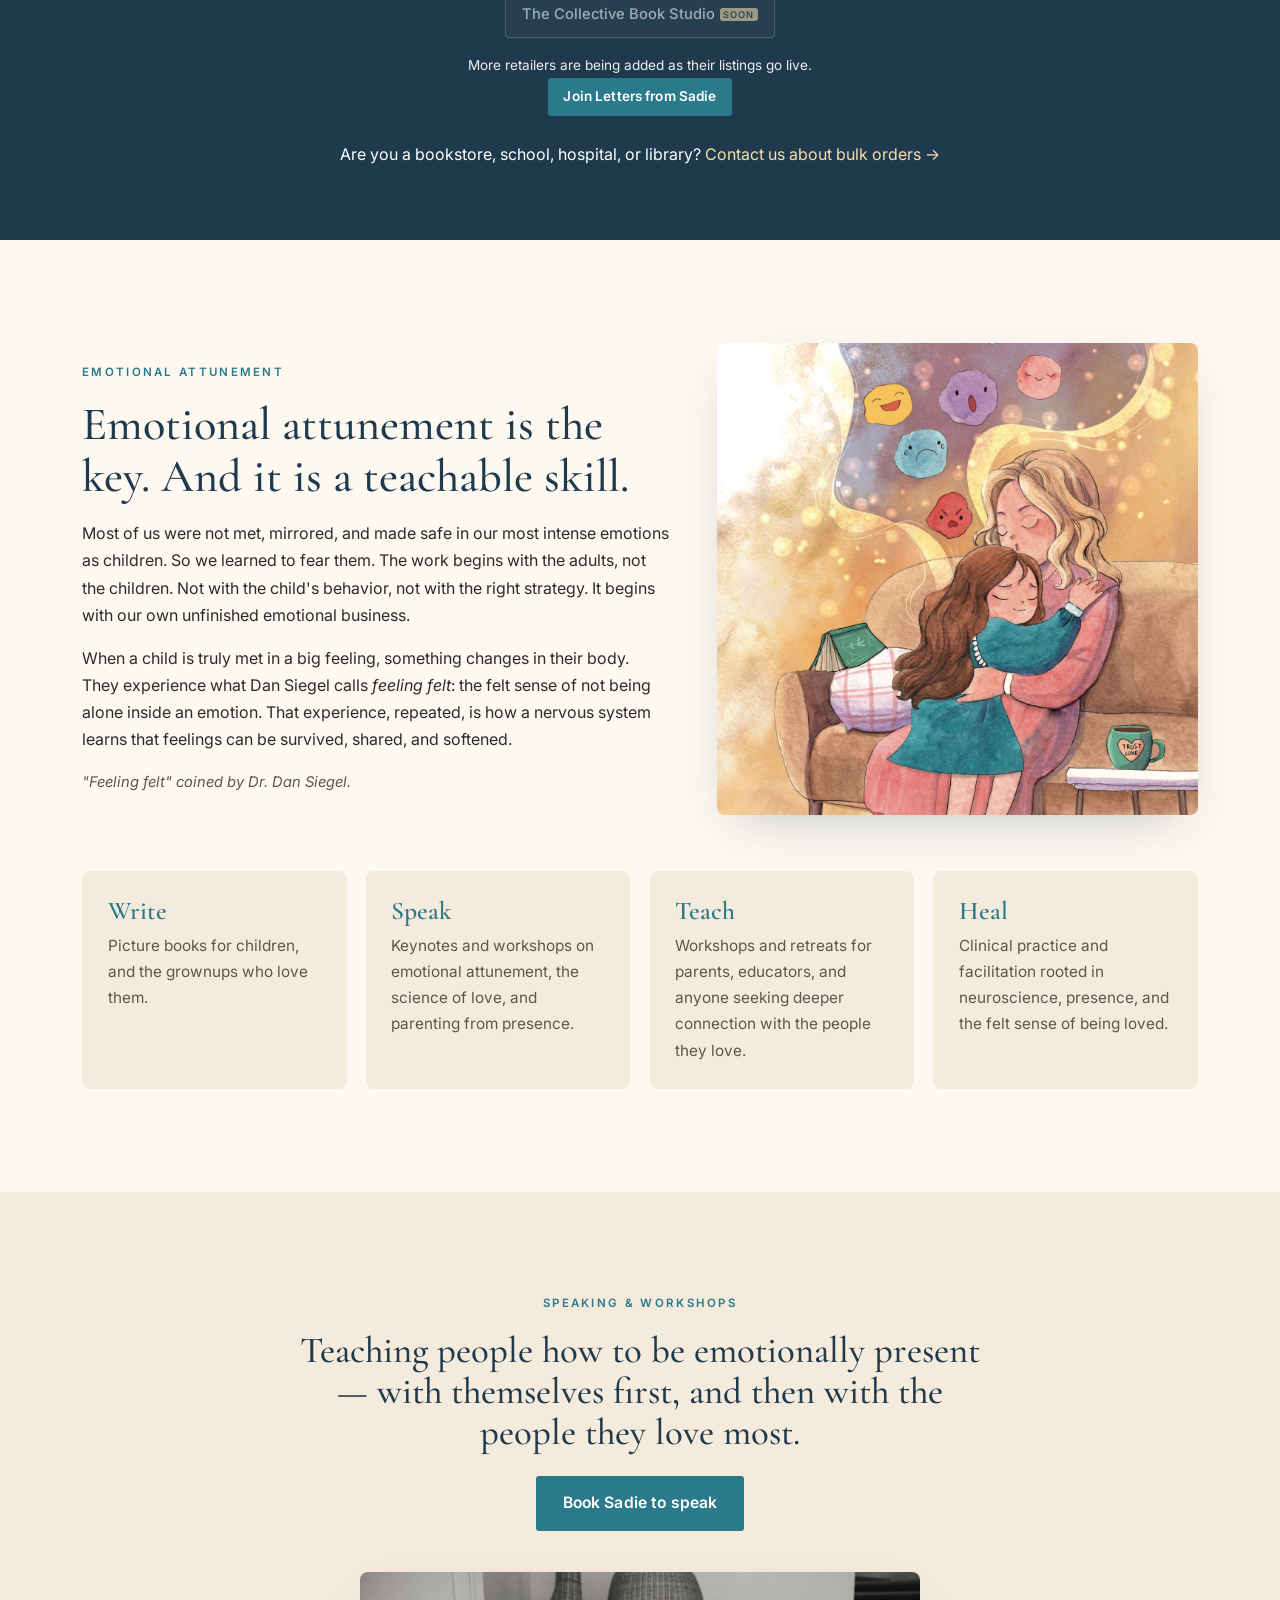
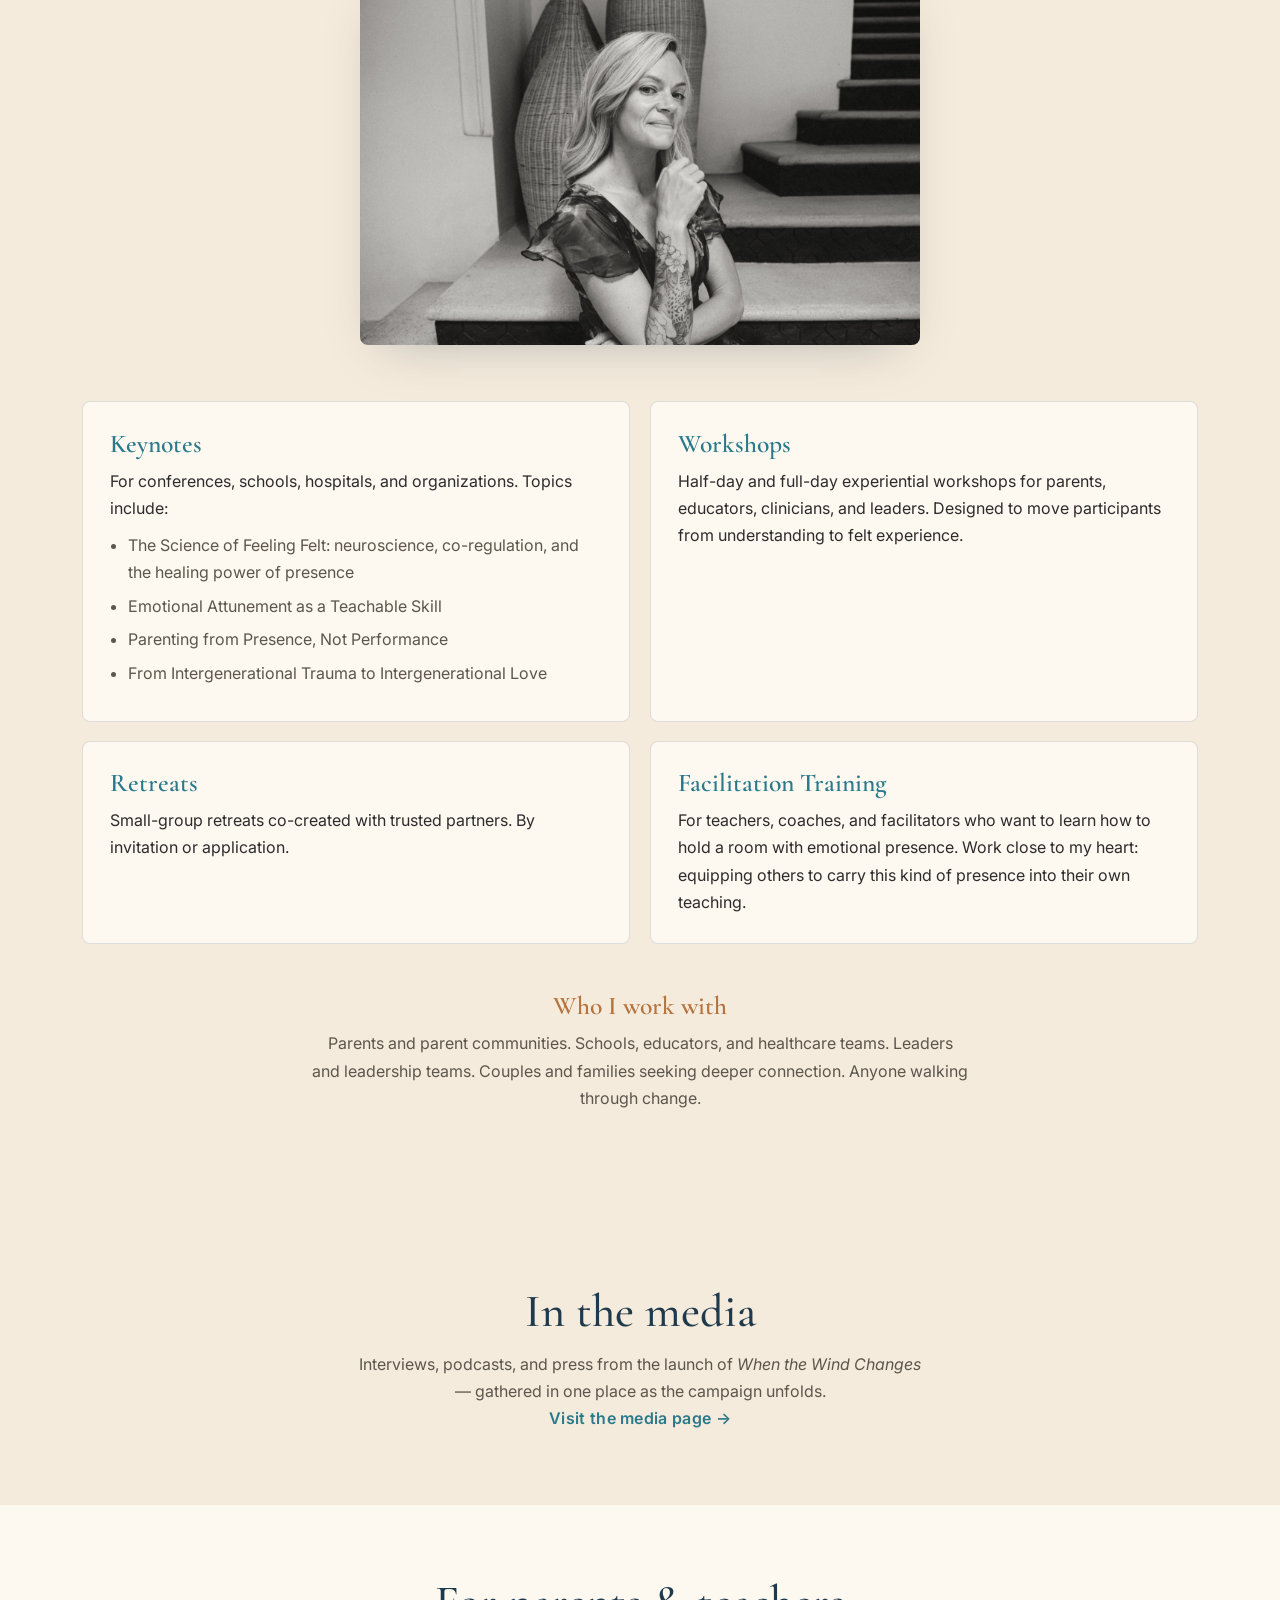
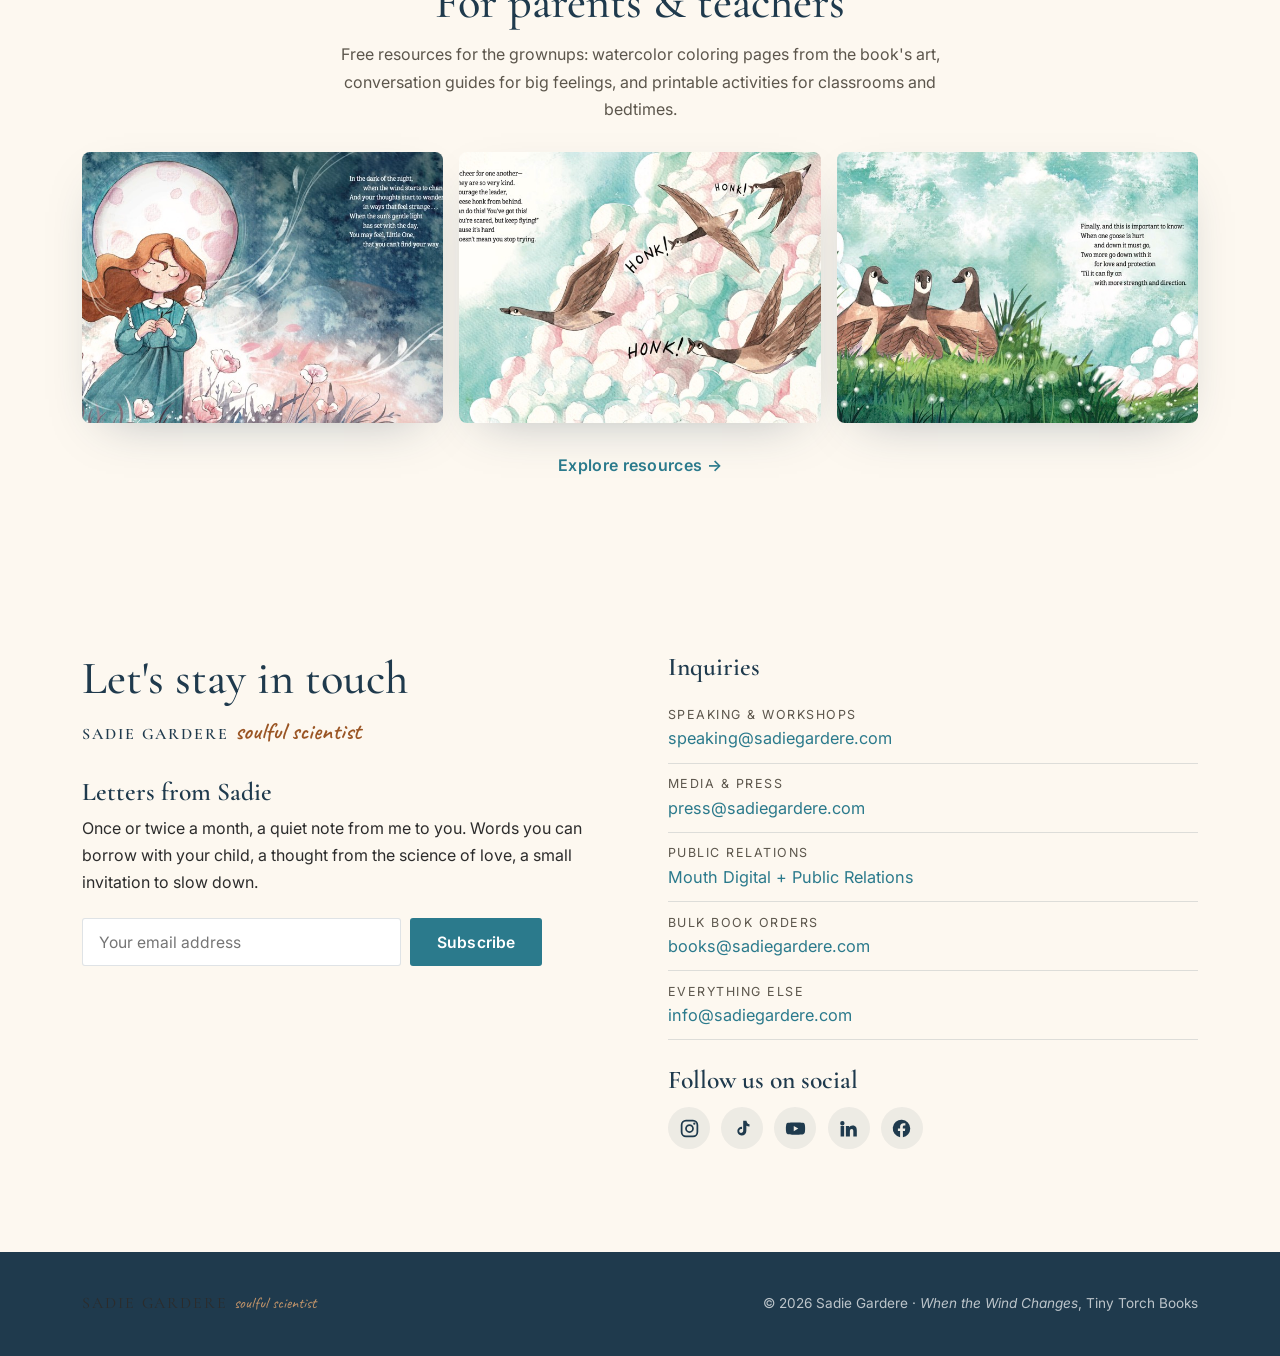
==== commit 56c0c83c: "Pre-orders are live: wire up four retailer links, flip CTAs to Pre-order Sadie supplied live listing" ====
--- a/index.html
+++ b/index.html
@@ -43,6 +43,7 @@
         "author": { "@type": "Person", "name": "Sadie Gardere" },
         "illustrator": ["Anastasia Khmelevska"],
         "publisher": "Tiny Torch Books, an imprint of The Collective Book Studio",
+        "isbn": "9781685557126",
         "datePublished": "2027-02",
         "inLanguage": "en",
         "url": "https://sadiegardere.com/#book"
@@ -73,7 +74,7 @@
       <a href="#media">Media</a>
       <a href="#parents">For Parents &amp; Teachers</a>
       <a href="#connect">Connect</a>
-      <a href="#letters" class="btn btn-small nav-cta" data-focus-email>Get notified</a>
+      <a href="#preorder" class="btn btn-small nav-cta">Pre-order</a>
     </nav>
   </div>
 </header>
@@ -104,7 +105,7 @@
         </div>
         <p class="hero-sign script">— Sadie</p>
 
-        <a href="#letters" class="btn" data-focus-email>Get notified</a>
+        <a href="#preorder" class="btn">Pre-order the book</a>
         <p class="hero-meta"><em>When the Wind Changes</em> — coming February 2027</p>
 
         <div class="hero-dots" role="tablist" aria-label="Choose a quote">
@@ -232,21 +233,21 @@
   <!-- ===================== PRE-ORDER BAND ===================== -->
   <section class="band band-teal" id="preorder">
     <div class="container center">
-      <h2>Pre-order soon</h2>
+      <h2>Pre-order now</h2>
       <p class="band-meta">Available February 2027 · Distributed by Simon &amp; Schuster</p>
       <ul class="retailers" aria-label="Retailers">
-        <li><span class="retailer" data-soon>Bookshop.org</span></li>
-        <li><span class="retailer" data-soon>Amazon</span></li>
-        <li><span class="retailer" data-soon>Barnes &amp; Noble</span></li>
-        <li><span class="retailer" data-soon>Books-A-Million</span></li>
+        <li><a class="retailer" href="https://bookshop.org/p/books/when-the-wind-changes-a-picture-book-about-change-resilience-and-big-feelings-sadie-gardere/2ecda778bca459d3?ean=9781685557126" target="_blank" rel="noopener">Bookshop.org</a></li>
+        <li><a class="retailer" href="https://www.amazon.com/dp/1685557120" target="_blank" rel="noopener">Amazon</a></li>
+        <li><a class="retailer" href="https://www.barnesandnoble.com/w/when-the-wind-changes-sadie-gardere/1150403731?ean=9781685557126" target="_blank" rel="noopener">Barnes &amp; Noble</a></li>
+        <li><a class="retailer" href="https://www.booksamillion.com/p/9781685557126" target="_blank" rel="noopener">Books-A-Million</a></li>
         <li><span class="retailer" data-soon>Books &amp; Books</span></li>
         <li><span class="retailer" data-soon>Vroman's</span></li>
         <li><span class="retailer" data-soon>Tiny Torch Books</span></li>
         <li><span class="retailer" data-soon>The Collective Book Studio</span></li>
       </ul>
-      <p class="band-note">Pre-order links are being finalized — they'll go live here soon.</p>
-      <p><a href="#letters" class="btn btn-small" data-focus-email>Get notified when pre-orders open</a></p>
-      <p class="bulk">Are you a bookstore, school, hospital, or library? <a href="mailto:books@sadiegardere.com?subject=Bulk%20order%20enquiry%20—%20When%20the%20Wind%20Changes">Contact us about bulk orders →</a></p>
+      <p class="band-note">More retailers are being added as their listings go live.</p>
+      <p><a href="#letters" class="btn btn-small" data-focus-email>Join Letters from Sadie</a></p>
+      <p class="bulk">Are you a bookstore, school, hospital, or library? <a href="mailto:books@sadiegardere.com?subject=Bulk%20order%20enquiry%20for%20When%20the%20Wind%20Changes">Contact us about bulk orders →</a></p>
     </div>
   </section>
 
--- a/styles.css
+++ b/styles.css
@@ -234,6 +234,12 @@
   content: "soon"; font-size: .58rem; text-transform: uppercase; letter-spacing: .1em;
   background: var(--gold); color: var(--navy); padding: .12em .4em; border-radius: 3px; margin-left: .5em; vertical-align: middle;
 }
+/* pending retailers sit back so the buyable links lead */
+.retailer[data-soon] { opacity: .58; }
+a.retailer { color: #fff; text-decoration: none; transition: background-color .18s ease, border-color .18s ease, transform .18s ease; }
+a.retailer:hover { background: rgba(255,255,255,.16); border-color: rgba(255,255,255,.55); transform: translateY(-1px); }
+@media (prefers-reduced-motion: reduce) { a.retailer { transition: none; } a.retailer:hover { transform: none; } }
+
 .bulk { margin-top: 1.6rem; }
 .band-teal .bulk a { color: var(--gold); }
 
